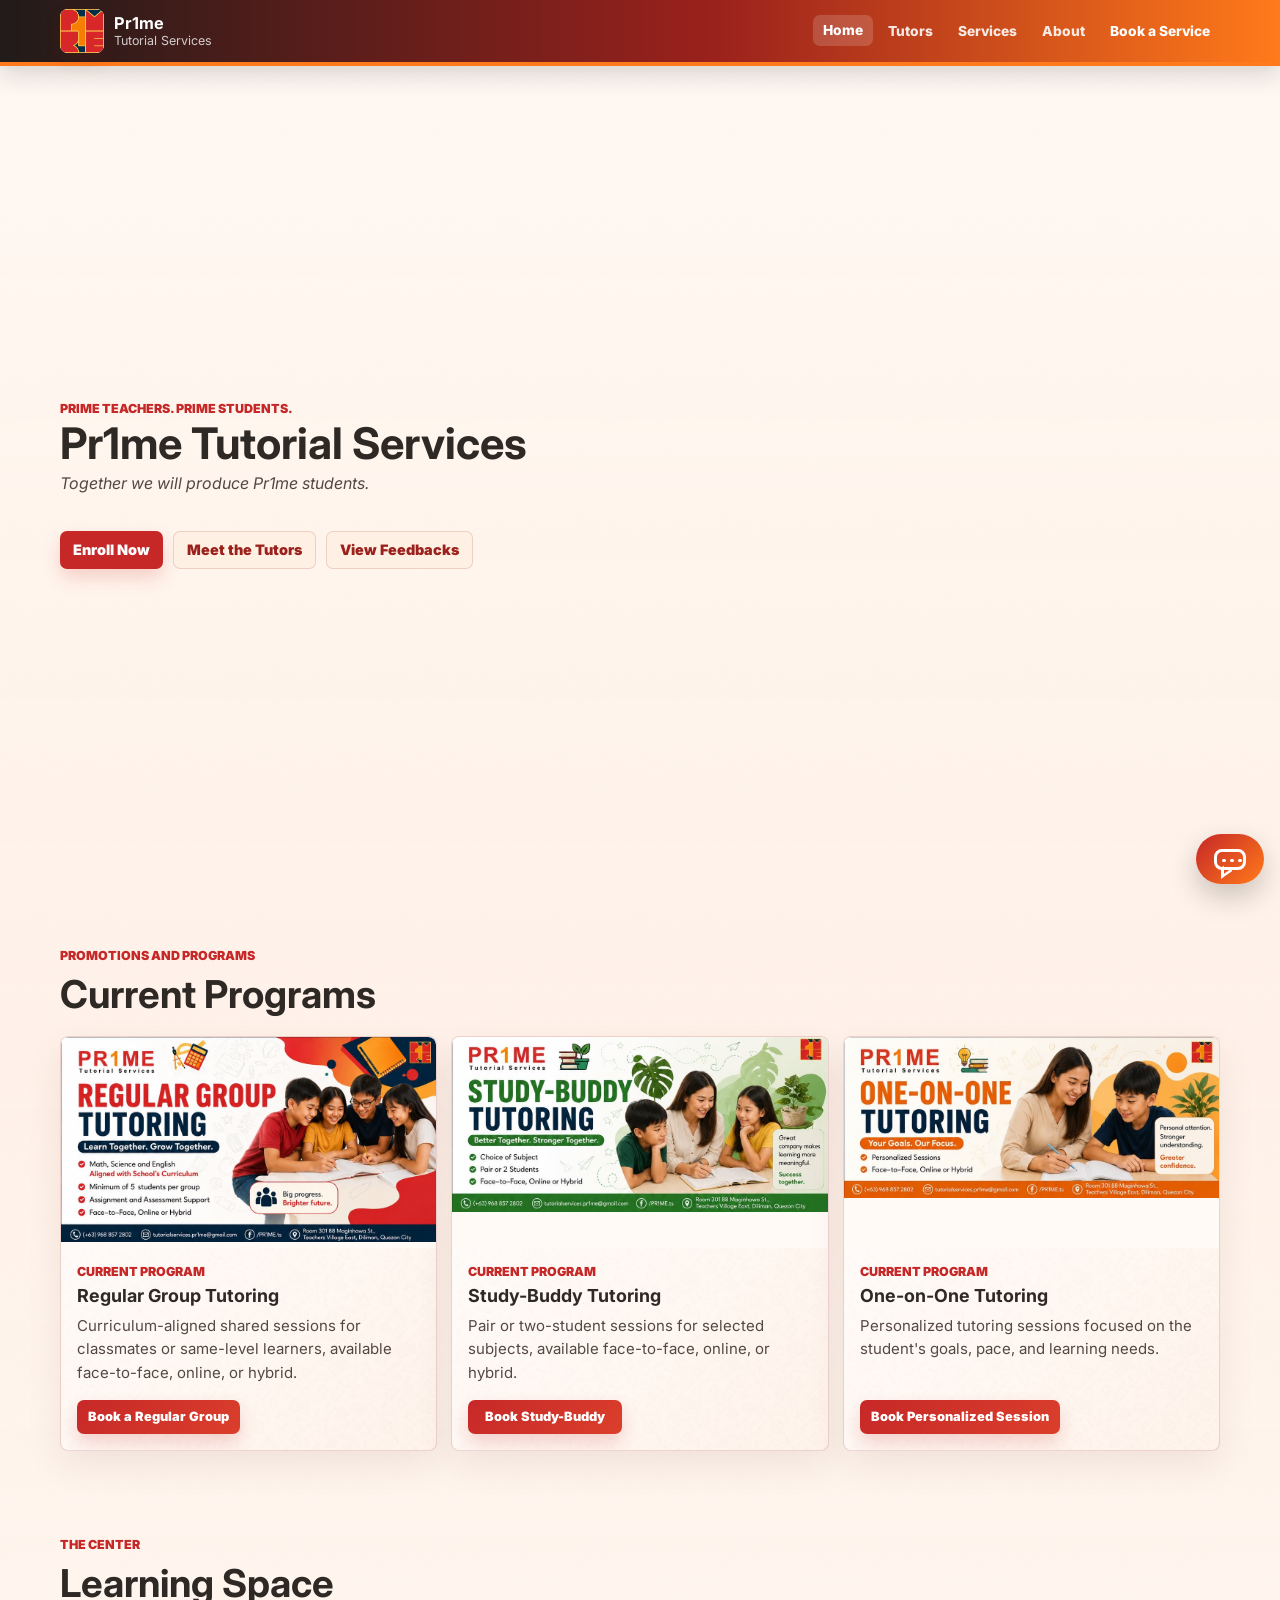
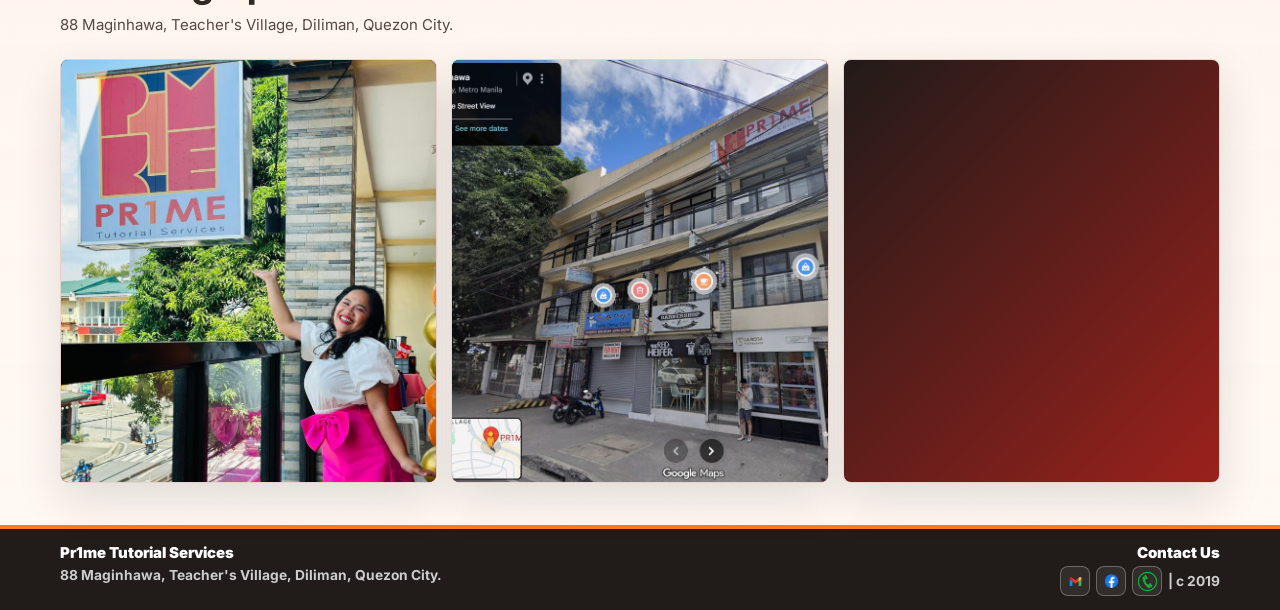
==== Pr1me-Website/index.html @ c6ad6864 "remove pac" ====
﻿<!DOCTYPE html>
<html lang="en">
<head>
  <meta charset="UTF-8">
  <meta name="viewport" content="width=device-width, initial-scale=1.0">
  <meta name="google-site-verification" content="I6XLdQHyW04NE64osFrF8heph37wOxYCarYntX9Nutw">
  <title>Pr1me Tutorial Services</title>
  <link rel="icon" type="image/jpeg" href="Assets/PrimeLogo.jpg">
  <link rel="stylesheet" href="style.css">
</head>
<body data-page="home">
  <div class="site-loader" data-site-loader role="dialog" aria-label="Welcome to Pr1me Tutorial Services" aria-modal="true">
    <div class="loader-card">
      <div class="loader-logo-ring">
        <img src="Assets/PrimeLogo.jpg" alt="Pr1me logo">
      </div>
    </div>
  </div>

  <header class="site-header">
    <nav class="nav-shell" aria-label="Main navigation">
      <a class="brand" href="index.html" aria-label="Pr1me Tutorial Services home">
        <img class="brand-logo" src="Assets/PrimeLogo.jpg" alt="Pr1me logo">
        <span>
          <strong>Pr1me</strong>
          <small>Tutorial Services</small>
        </span>
      </a>

      <button class="menu-toggle" type="button" aria-label="Open menu" aria-expanded="false">
        <span></span>
        <span></span>
        <span></span>
      </button>

      <div class="nav-links" data-nav-links>
        <a href="index.html" data-page-link="home">Home</a>
        <a href="tutors.html" data-page-link="tutors">Tutors</a>
        <a href="packages.html" data-page-link="packages">Services</a>
        <a href="about.html" data-page-link="about">About</a>
        <a class="nav-cta nav-book" href="booking.html" data-page-link="booking">Book a Service</a>
      </div>
    </nav>
  </header>

  <main>
    <section class="hero home-hero">
      <div class="hero-content">
        <p class="eyebrow">Prime Teachers. Prime Students.</p>
        <h1>Pr1me Tutorial Services</h1>
        <p class="hero-copy">
          <i>Together we will produce Pr1me students.</i>
        </p>
        <div class="hero-actions">
          <a class="button primary" href="booking.html">Enroll Now</a>
          <a class="button secondary" href="tutors.html">Meet the Tutors</a>
          <a class="button secondary" href="about.html#feedback-title">View Feedbacks</a>
        </div>
      </div>
    </section>

    <section class="section promo-section" aria-labelledby="promo-title">
      <div class="section-heading">
        <p class="eyebrow">Promotions and Programs</p>
        <h2 id="promo-title">Current Programs</h2>
      </div>

      <div class="promo-grid current-program-grid">
        <article class="promo-card current-program-card featured-program">
          <div class="promo-photo poster-photo">
            <img data-asset-image="current-regular-group" src="" alt="Regular Group Tutoring promo poster">
            <div class="photo-fallback"></div>
          </div>
          <div class="promo-copy">
            <p class="package-type">CURRENT PROGRAM</p>
            <h3>Regular Group Tutoring</h3>
            <p>Curriculum-aligned shared sessions for classmates or same-level learners, available face-to-face, online, or hybrid.</p>
            <a class="button primary small-button promo-action-button" href="booking.html">Book a Regular Group</a>
          </div>
        </article>

        <article class="promo-card current-program-card">
          <div class="promo-photo poster-photo">
            <img data-asset-image="current-study-buddy" src="" alt="Study-Buddy Tutoring poster">
            <div class="photo-fallback"></div>
          </div>
          <div class="promo-copy">
            <p class="package-type">CURRENT PROGRAM</p>
            <h3>Study-Buddy Tutoring</h3>
            <p>Pair or two-student sessions for selected subjects, available face-to-face, online, or hybrid.</p>
            <a class="button primary small-button promo-action-button" href="booking.html">Book Study-Buddy</a>
          </div>
        </article>

        <article class="promo-card current-program-card">
          <div class="promo-photo poster-photo">
            <img data-asset-image="current-one-on-one" src="" alt="One-on-One Tutoring poster">
            <div class="photo-fallback"></div>
          </div>
          <div class="promo-copy">
            <p class="package-type">CURRENT PROGRAM</p>
            <h3>One-on-One Tutoring</h3>
            <p>Personalized tutoring sessions focused on the student's goals, pace, and learning needs.</p>
            <a class="button primary small-button promo-action-button" href="packages.html?mode=booking#booking">Book Personalized Session</a>
          </div>
        </article>
      </div>    </section>

    <section class="section center-section" aria-labelledby="center-title">
      <div class="section-heading">
        <p class="eyebrow">The Center</p>
        <h2 id="center-title">Learning Space</h2>
        <p>
          <a href="https://maps.app.goo.gl/qiUj7NpMVCg9RLWh9">88 Maginhawa, Teacher's Village, Diliman, Quezon City.</a>
        </p>
      </div>

      <div class="photo-grid">
        <article class="photo-card">
          <img data-asset-image="center-1" src="" alt="Pr1me center photo 1">
          <div class="photo-fallback"></div>
        </article>
        
        <article class="photo-card">
          <img data-asset-image="center-3" src="" alt="Pr1me center photo 3">
          <div class="photo-fallback"></div>
        </article>
        <article class="photo-card map-card">
          <iframe src="https://www.google.com/maps/embed?pb=!1m18!1m12!1m3!1d3860.1670991571386!2d121.05862390000001!3d14.646454199999999!2m3!1f0!2f0!3f0!3m2!1i1024!2i768!4f13.1!3m3!1m2!1s0x3397b7737abcba1d%3A0x103b5d21e22c0269!2sJ3W5%2BJC3%20Teachers%20Village%2C%2088%20Maginhawa%2C%20Diliman%2C%20Quezon%20City%2C%201101%20Metro%20Manila!5e0!3m2!1sen!2sph!4v1779699990137!5m2!1sen!2sph" width="600" height="450" style="border:0;" allowfullscreen="" loading="lazy" referrerpolicy="no-referrer-when-downgrade"></iframe>
          <a class="map-open-link" href="https://maps.app.goo.gl/qiUj7NpMVCg9RLWh9" target="_blank" rel="noreferrer" aria-label="Open Pr1me Tutorial Services in Google Maps"></a>
          
          <img data-asset-image="center-2" src="" alt="Pr1me center photo 2">
          <div class="photo-fallback"></div>
        </article>
      </div>
    </section>
  </main>

  <footer class="site-footer">
    <div class="footer-brand">
      <p><a href="https://www.facebook.com/PR1ME.ts/" target="_blank" rel="noreferrer">Pr1me Tutorial Services</a></p>
      <a href="https://maps.app.goo.gl/qiUj7NpMVCg9RLWh9" target="_blank" rel="noreferrer">88 Maginhawa, Teacher's Village, Diliman, Quezon City.</a>
    </div>
    <div class="footer-contact">
      <span>Contact Us</span>
      <div class="footer-socials" aria-label="Contact links">
        <a class="footer-icon" href="mailto:tutorialservices.pr1me@gmail.com" aria-label="Email Pr1me"><img src="Assets/gmail.jpg" alt=""></a>
        <a class="footer-icon" href="https://www.facebook.com/PR1ME.ts/" target="_blank" rel="noreferrer" aria-label="Pr1me Facebook page"><img src="Assets/facebook.jpg" alt=""></a>
        <a class="footer-icon" href="tel:+639688572802" aria-label="Call Pr1me"><img src="Assets/call.jpg" alt=""></a>
        <span>| c 2019</span>
      </div>
    </div>
  </footer>

  <script src="script.js"></script>
</body>
</html>
---- Pr1me-Website/style.css ----
﻿@import url("https://fonts.googleapis.com/css2?family=Inter:wght@400;500;600;700;800;900&display=swap");
:root {
  --red: #c62828;
  --red-dark: #9b211c;
  --orange: #ff7a1a;
  --orange-soft: #fff0e4;
  --white: #ffffff;
  --black: #211b19;
  --black-soft: #27201f;
  --ink: #2a2523;
  --heading: #2f2926;
  --muted: #554843;
  --line: #ead2ca;
  --shadow: 0 18px 45px rgba(17, 17, 17, 0.12);
}

* {
  box-sizing: border-box;
}

html {
  scroll-behavior: smooth;
}

body {
  margin: 0;
  color: var(--ink);
  font-size: 15px;
  font-family: "Inter", Arial, Helvetica, sans-serif;
  background: linear-gradient(180deg, #fffaf7 0%, #fff4ee 48%, #fffaf7 100%);
  animation: pageFadeIn 0.28s ease both;
}

body.loader-active {
  overflow: hidden;
}

@keyframes pageFadeIn {
  from {
    opacity: 0;
  }

  to {
    opacity: 1;
  }
}

img {
  display: block;
  max-width: 100%;
}

a {
  color: inherit;
  text-decoration: none;
}

.site-loader {
  position: fixed;
  inset: 0;
  z-index: 100;
  display: grid;
  place-items: center;
  padding: 24px;
  color: var(--white);
  background:
    radial-gradient(circle at 50% 40%, rgba(255, 122, 26, 0.35), transparent 34%),
    linear-gradient(135deg, var(--black) 0%, var(--red-dark) 56%, var(--orange) 100%);
  animation: loaderAutoHide 0.45s ease 1.8s forwards;
  transition: opacity 0.45s ease, visibility 0.45s ease;
}

.site-loader.is-hidden {
  visibility: hidden;
  opacity: 0;
  pointer-events: none;
}

.loader-card {
  width: min(420px, 100%);
  display: grid;
  justify-items: center;
  gap: 14px;
  padding: 34px 24px;
  text-align: center;
  animation: loaderCardIn 0.8s ease both;
}

.loader-logo-ring {
  position: relative;
  width: 138px;
  height: 138px;
  display: grid;
  place-items: center;
}

.loader-logo-ring::before,
.loader-logo-ring::after {
  content: "";
  position: absolute;
  inset: 0;
  border-radius: 50%;
}

.loader-logo-ring::before {
  border: 4px solid rgba(255, 255, 255, 0.28);
  border-top-color: var(--orange);
  border-right-color: var(--white);
  animation: logoSpin 1.4s linear infinite;
}

.loader-logo-ring::after {
  inset: 10px;
  border: 1px solid rgba(255, 255, 255, 0.32);
}

.loader-logo-ring img {
  width: 96px;
  height: 96px;
  object-fit: contain;
  border-radius: 10px;
  background: var(--white);
  box-shadow: 0 18px 45px rgba(17, 17, 17, 0.28);
  animation: logoPop 0.75s ease both;
}

.loader-eyebrow {
  margin: 2px 0 0;
  color: #ffe2d1;
  font-weight: 900;
  text-transform: uppercase;
}

.loader-card h2 {
  margin: 0;
  color: var(--white);
  font-size: clamp(2rem, 8vw, 3.4rem);
  line-height: 0.92;
}

.loader-card p:not(.loader-eyebrow) {
  margin: 0;
  color: rgba(255, 255, 255, 0.84);
  line-height: 1.5;
}

@keyframes logoSpin {
  to {
    transform: rotate(360deg);
  }
}

@keyframes logoPop {
  from {
    transform: scale(0.68) rotate(-14deg);
    opacity: 0;
  }
  to {
    transform: scale(1) rotate(0);
    opacity: 1;
  }
}

@keyframes loaderCardIn {
  from {
    transform: translateY(24px);
    opacity: 0;
  }
  to {
    transform: translateY(0);
    opacity: 1;
  }
}

@keyframes loaderAutoHide {
  to {
    visibility: hidden;
    opacity: 0;
    pointer-events: none;
  }
}

.site-header {
  position: sticky;
  top: 0;
  z-index: 20;
  color: var(--white);
  background: linear-gradient(90deg, var(--black) 0%, var(--red-dark) 56%, var(--orange) 100%);
  border-bottom: 4px solid var(--orange);
  box-shadow: 0 8px 24px rgba(17, 17, 17, 0.16);
}

.nav-shell {
  width: min(1160px, calc(100% - 32px));
  min-height: 62px;
  margin: 0 auto;
  display: flex;
  align-items: center;
  justify-content: space-between;
  gap: 18px;
}

.brand {
  display: inline-flex;
  align-items: center;
  gap: 10px;
}

.brand-logo {
  width: 44px;
  height: 44px;
  object-fit: contain;
  border-radius: 8px;
  background: var(--white);
  box-shadow: 0 8px 18px rgba(143, 21, 21, 0.12);
}

.brand strong,
.brand small {
  display: block;
  line-height: 1.05;
}

.brand strong {
  font-size: 1.02rem;
}

.brand small {
  margin-top: 2px;
  color: rgba(255, 255, 255, 0.78);
  font-size: 0.78rem;
}

.nav-links {
  display: flex;
  align-items: center;
  gap: 5px;
}

.nav-links a {
  min-height: 32px;
  display: inline-flex;
  align-items: center;
  padding: 0 9px;
  border-radius: 7px;
  color: rgba(255, 255, 255, 0.88);
  font-size: 0.9rem;
  font-weight: 800;
  transition: color 0.22s ease, background-color 0.22s ease, transform 0.22s ease;
}

.nav-links a:hover,
.nav-links a.active {
  color: var(--white);
  background: rgba(255, 255, 255, 0.14);
}

.nav-links .nav-cta {
  color: var(--white);
  background: transparent;
  box-shadow: none;
}

.nav-links .nav-cta:hover {
  color: var(--white);
  background: rgba(255, 255, 255, 0.14);
  transform: none;
}

.menu-toggle {
  width: 42px;
  height: 42px;
  display: none;
  place-items: center;
  padding: 10px;
  border: 1px solid var(--line);
  border-radius: 8px;
  background: var(--white);
}

.menu-toggle span {
  width: 20px;
  height: 2px;
  display: block;
  background: var(--red);
}

.hero {
  min-height: calc(100vh - 62px);
  display: grid;
  align-items: center;
  background:
    linear-gradient(135deg, rgba(255, 122, 26, 0.16) 0%, rgba(255, 255, 255, 0.96) 42%, rgba(198, 40, 40, 0.12) 100%),
    linear-gradient(90deg, rgba(255, 255, 255, 0.9), rgba(255, 224, 203, 0.82)),
    url("Assets/testimonial_bg.png") center / cover no-repeat;
}

.home-hero {
  padding: 44px max(20px, calc((100% - 1160px) / 2));
  overflow: hidden;
}

.hero-content {
  position: relative;
  isolation: isolate;
  max-width: 720px;
  min-height: 320px;
  align-self: center;
  padding: 38px 0;
  display: flex;
  flex-direction: column;
  justify-content: center;
}

.hero-content > :not(.hero-script-line) {
  position: relative;
  z-index: 1;
}

.eyebrow {
  margin: 0 0 8px;
  color: var(--red);
  font-size: 0.78rem;
  font-weight: 900;
  letter-spacing: 0;
  text-transform: uppercase;
}

h1,
h2,
h3,
p {
  margin-top: 0;
}

h1,
h2,
h3 {
  color: var(--heading);
}

h1 {
  max-width: 840px;
  margin-bottom: 8px;
  font-size: clamp(2.45rem, 3.4vw, 4.1rem);
  line-height: 0.9;
}

h2 {
  margin-bottom: 10px;
  font-size: clamp(1.65rem, 3vw, 2.55rem);
  line-height: 1.05;
}

h3 {
  margin-bottom: 8px;
  font-size: 1.12rem;
}

.hero-copy,
.section-heading p,
.owner-panel p,
.package-card p,
.tutor-card p {
  color: var(--muted);
  line-height: 1.58;
}

.hero-copy {
  max-width: 580px;
  font-size: 1rem;
}

.hero-script-line {
  position: absolute;
  z-index: 0;
  left: clamp(-18px, -1vw, -6px);
  top: clamp(-10px, 2vw, 18px);
  max-width: 1100px;
  margin: 0;
  color: rgba(45, 45, 45, 0.28);
  font-family: "Brusher", "Brush Script MT", "Segoe Script", cursive;
  font-size: clamp(4.4rem, 13vw, 10rem);
  font-weight: 500;
  line-height: 0.78;
  transform: rotate(-3deg);
  pointer-events: none;
  text-shadow:
    0 1px 0 rgba(255, 255, 255, 0.58),
    0 10px 24px rgba(17, 17, 17, 0.12);
}

.hero-script-line::after {
  content: "";
  position: absolute;
  left: 5%;
  right: 8%;
  bottom: 8%;
  height: 0.18em;
  border-radius: 999px;
  background: linear-gradient(90deg, transparent, rgba(255, 122, 26, 0.28), rgba(198, 40, 40, 0.2), transparent);
  transform: rotate(1deg);
}

.hero-actions,
.contact-list {
  display: flex;
  flex-wrap: wrap;
  align-items: center;
  gap: 10px;
  margin-top: 18px;
}

.button,
.contact-list a {
  min-height: 38px;
  display: inline-flex;
  align-items: center;
  justify-content: center;
  padding: 0 13px;
  border: 0;
  border-radius: 7px;
  font: inherit;
  font-size: 0.9rem;
  font-weight: 900;
  cursor: pointer;
  transition: color 0.2s ease, background-color 0.2s ease, border-color 0.2s ease, transform 0.2s ease, box-shadow 0.2s ease;
}

.button.primary {
  color: var(--white);
  background: var(--red);
  box-shadow: 0 9px 18px rgba(198, 40, 40, 0.18);
}

.button.primary:hover {
  background: #e45132;
  transform: translateY(-1px);
}

.button.secondary,
.contact-list a {
  color: var(--red-dark);
  background: var(--orange-soft);
  border: 1px solid rgba(143, 21, 21, 0.18);
}

.button.secondary:hover,
.contact-list a:hover {
  color: var(--red-dark);
  background: #ffe4d2;
  border-color: rgba(255, 122, 26, 0.42);
}

.section {
  width: min(1160px, calc(100% - 32px));
  margin: 0 auto;
  padding: 36px 0;
}

.reveal-on-scroll {
  transform: translateY(18px);
  opacity: 0;
  transition: transform 0.55s ease, opacity 0.55s ease;
}

.reveal-on-scroll.is-visible {
  transform: translateY(0);
  opacity: 1;
}

.page-ribbon {
  min-height: 52px;
  display: flex;
  align-items: end;
  padding: 16px max(20px, calc((100% - 1160px) / 2));
  color: var(--white);
  background:
    linear-gradient(135deg, rgba(17, 17, 17, 0.16), rgba(143, 21, 21, 0.94) 58%, rgba(255, 122, 26, 0.92)),
    linear-gradient(90deg, var(--black), var(--red), var(--orange));
  border-bottom: 6px solid var(--orange);
}

.page-ribbon .eyebrow {
  color: #ffe2d1;
}

.page-ribbon h1 {
  margin: 0;
  color: var(--white);
  text-shadow: 0 8px 22px rgba(17, 17, 17, 0.28);
}

.section-heading {
  max-width: 720px;
  margin-bottom: 22px;
}

.section-heading.compact {
  display: flex;
  align-items: end;
  justify-content: space-between;
  gap: 18px;
}

.photo-grid,
.tutor-grid,
.package-grid {
  display: grid;
  gap: 14px;
}

.photo-grid {
  grid-template-columns: repeat(3, minmax(0, 1fr));
}

.tutor-grid,
.package-grid {
  grid-template-columns: repeat(2, minmax(0, 1fr));
}

.photo-card,
.tutor-card,
.package-card,
.promo-card,
.feedback-card,
.feedback-photo,
.booking-form,
.owner-photo {
  border: 1px solid var(--line);
  border-radius: 8px;
  background:
    linear-gradient(135deg, rgba(255, 255, 255, 0.78), rgba(255, 238, 226, 0.66)),
    url("Assets/testimonial_bg.png") center / 150px auto repeat;
  box-shadow: var(--shadow);
}

.photo-card,
.feedback-photo,
.promo-photo,
.tutor-photo {
  position: relative;
  aspect-ratio: 4 / 4.5;
  overflow: hidden;
  background: linear-gradient(135deg, var(--black), var(--red-dark));
}

.owner-photo {
  position: relative;
  aspect-ratio: 3 / 4;
  overflow: hidden;
  background: linear-gradient(135deg, var(--orange-soft), var(--white));
}

.why-photo {
  position: relative;
  aspect-ratio: 4 / 3;
  overflow: hidden;
  border: 1px solid var(--line);
  border-radius: 8px;
  background: linear-gradient(135deg, var(--black), var(--red-dark));
  box-shadow: var(--shadow);
}

.photo-card img,
.feedback-photo img,
.promo-photo img,
.why-photo img,
.tutor-photo img {
  width: 100%;
  height: 100%;
  object-fit: cover;
  object-position: center top;
}

.owner-photo img {
  width: 100%;
  height: 100%;
  object-fit: contain;
  object-position: center center;
  padding: 10px;
}

.team-photo {
  position: relative;
  padding: 12px;
  border: 1px solid rgba(198, 40, 40, 0.24);
  border-radius: 8px;
  background:
    linear-gradient(135deg, rgba(255, 122, 26, 0.18), rgba(255, 255, 255, 0.9)),
    var(--white);
  box-shadow: var(--shadow);
}

.team-photo::before {
  content: "";
  position: absolute;
  inset: 7px;
  border: 2px solid rgba(255, 122, 26, 0.34);
  border-radius: 7px;
  pointer-events: none;
}

.team-photo img {
  width: 100%;
  aspect-ratio: 16 / 9;
  height: auto;
  object-fit: cover;
  object-position: center 36%;
  border: 1px solid rgba(143, 21, 21, 0.16);
  border-radius: 6px;
}

.team-gallery {
  display: grid;
  grid-template-columns: repeat(3, minmax(0, 1fr));
  gap: 12px;
  padding: 12px;
  border: 1px solid rgba(198, 40, 40, 0.16);
  border-radius: 8px;
  background:
    linear-gradient(135deg, rgba(255, 255, 255, 0.42), rgba(255, 232, 216, 0.28)),
    url("Assets/testimonial_bg.png") center / 150px auto repeat;
  box-shadow: var(--shadow);
}

.team-gallery-item {
  position: relative;
  aspect-ratio: 16 / 9;
  min-height: 0;
  margin: 0;
  overflow: hidden;
  border: 1px solid rgba(143, 21, 21, 0.14);
  border-radius: 7px;
  background: var(--white);
}

.team-gallery-main {
  grid-column: auto;
}

.team-gallery-item img {
  width: 100%;
  height: 100%;
  object-fit: cover;
  object-position: center center;
  transition: transform 0.45s ease, filter 0.45s ease;
}

.team-gallery-item:hover img {
  filter: saturate(1.04) contrast(1.02);
  transform: scale(1.025);
}

.team-gallery-main img {
  object-position: center center;
}

input::placeholder,
textarea::placeholder {
  color: rgba(85, 72, 67, 0.52);
}

.photo-card img[src=""],
.feedback-photo img[src=""],
.promo-photo img[src=""],
.owner-photo img[src=""],
.why-photo img[src=""],
.tutor-photo img[src=""] {
  display: none;
}

.map-card iframe {
  width: 100%;
  height: 100%;
}

.map-open-link {
  position: absolute;
  inset: 0;
  z-index: 2;
}

.map-label {
  position: absolute;
  right: 10px;
  bottom: 10px;
  z-index: 3;
  padding: 8px 10px;
  border-radius: 8px;
  color: var(--white);
  background: rgba(17, 17, 17, 0.82);
  font-size: 0.82rem;
  font-weight: 900;
  pointer-events: none;
}

.photo-fallback {
  position: absolute;
  inset: 0;
  display: grid;
  place-items: center;
  color: var(--white);
  font-weight: 900;
}

.tool-row {
  display: flex;
  align-items: end;
  justify-content: space-between;
  gap: 14px;
  margin-bottom: 16px;
}

.search-box {
  width: min(420px, 100%);
  display: grid;
  gap: 6px;
  color: var(--muted);
  font-size: 0.86rem;
  font-weight: 850;
}

.tool-actions {
  display: flex;
  align-items: end;
  gap: 10px;
}

.sort-box {
  width: 150px;
  display: grid;
  gap: 6px;
  color: var(--muted);
  font-size: 0.86rem;
  font-weight: 850;
}

input,
select,
textarea {
  width: 100%;
  border: 1px solid var(--line);
  border-radius: 7px;
  padding: 10px 12px;
  color: var(--ink);
  font: inherit;
  font-size: 0.92rem;
  background: var(--white);
  outline: none;
}

input:focus,
select:focus,
textarea:focus {
  border-color: var(--orange);
  box-shadow: 0 0 0 3px rgba(255, 122, 26, 0.13);
}

.view-switch,
.package-tabs {
  display: flex;
  gap: 4px;
  padding: 4px;
  border: 1px solid var(--line);
  border-radius: 7px;
  background: var(--orange-soft);
}

.view-switch button,
.package-tabs button {
  min-height: 31px;
  padding: 0 10px;
  border: 0;
  border-radius: 6px;
  color: var(--black);
  background: transparent;
  font: inherit;
  font-size: 0.84rem;
  font-weight: 900;
  cursor: pointer;
  transition: color 0.2s ease, background-color 0.2s ease;
}

.view-switch button.active,
.package-tabs button.active {
  color: var(--white);
  background: var(--orange);
}

.tutor-card {
  display: grid;
  grid-template-columns: minmax(118px, 0.4fr) minmax(0, 0.6fr);
  gap: 14px;
  align-items: stretch;
  padding: 18px;
  transition: 0.2s ease;
}

.tutor-card:hover,
.package-card:hover {
  transform: translateY(-3px);
}

.tutor-profile {
  display: grid;
  align-content: start;
  gap: 8px;
}

.tutor-photo {
  order: 1;
  width: 100%;
  aspect-ratio: 1 / 1;
  border: 1px solid var(--line);
  border-radius: 8px;
  box-shadow: inset 0 0 0 1px rgba(255, 255, 255, 0.16);
}

.tutor-profile h3 {
  order: 2;
  margin: 0;
  text-align: center;
}

.tutor-details {
  display: flex;
  flex-direction: column;
  justify-content: center;
  min-width: 0;
  font-size: 0.83rem;
}

.tutor-details p {
  margin-bottom: 0;
}

.tutor-details .complete-name {
  margin: 0 0 5px;
  color: var(--ink);
  line-height: 1.45;
}

.complete-name strong {
  font-weight: 900;
}

.tutor-card ul {
  display: grid;
  gap: 5px;
  margin: 0 0 10px;
  padding: 0;
  list-style: none;
}

.tutor-card li {
  padding: 7px 9px;
  border-radius: 8px;
  color: var(--black);
  background: var(--orange-soft);
  font-weight: 750;
}

.tutor-grid.list-view {
  grid-template-columns: 1fr;
}

.tutor-grid.list-view .tutor-card {
  grid-template-columns: minmax(112px, 170px) minmax(0, 1fr);
  column-gap: 14px;
  align-items: start;
}

.tutor-grid.list-view .tutor-card ul {
  grid-template-columns: repeat(3, minmax(0, 1fr));
}

.package-tabs {
  width: fit-content;
}

.package-toolbar {
  display: flex;
  align-items: center;
  justify-content: space-between;
  gap: 12px;
  margin-bottom: 13px;
}

.promo-grid {
  display: grid;
  grid-template-columns: repeat(3, minmax(0, 1fr));
  gap: 14px;
}

.promo-card {
  overflow: hidden;
  transition: 0.2s ease;
}

.promo-card:hover {
  transform: translateY(-3px);
}

.promo-photo {
  aspect-ratio: 4 / 3;
  border-radius: 8px 8px 0 0;
  box-shadow: none;
}

.promo-copy {
  padding: 16px;
}

.promo-copy p:not(.package-type) {
  margin-bottom: 0;
  color: var(--muted);
  line-height: 1.55;
}

.package-card {
  min-height: 176px;
  display: flex;
  flex-direction: column;
  justify-content: space-between;
  gap: 16px;
  padding: 18px;
  transition: 0.2s ease;
}

.package-type {
  margin-bottom: 6px;
  color: var(--red);
  font-size: 0.78rem;
  font-weight: 900;
  text-transform: uppercase;
}

.package-card strong {
  color: var(--red);
  font-size: 1.08rem;
}

.package-card .program-code {
  display: block;
  margin: 0 0 6px;
  color: var(--red);
  font-size: 1rem;
  letter-spacing: 0;
}

.booking-panel {
  margin-top: 18px;
  padding: 18px;
  border: 1px solid var(--line);
  border-radius: 8px;
  background:
    linear-gradient(135deg, rgba(255, 255, 255, 0.74), rgba(255, 235, 222, 0.62)),
    url("Assets/testimonial_bg.png") center / 150px auto repeat;
  box-shadow: var(--shadow);
}

.booking-panel .section-heading {
  margin-bottom: 12px;
}

.booking-panel .section-heading h2 {
  margin-bottom: 4px;
  font-size: clamp(1.4rem, 2.1vw, 1.95rem);
}

.booking-panel .eyebrow {
  margin-bottom: 5px;
  font-size: 0.72rem;
}

.form-grid {
  display: grid;
  grid-template-columns: repeat(2, minmax(0, 1fr));
  gap: 10px 12px;
}

.booking-actions {
  display: flex;
  flex-wrap: wrap;
  align-items: center;
  justify-content: flex-end;
  gap: 7px;
  padding-top: 8px;
  border-top: 1px solid rgba(143, 21, 21, 0.12);
}

.booking-actions .button.primary {
  margin-right: auto;
  min-height: 38px;
  padding: 0 16px;
  font-size: 0.86rem;
}

.booking-actions .button.primary:hover {
  background: var(--orange);
}

.booking-actions .button.secondary {
  min-height: 32px;
  padding: 0 10px;
  color: var(--black);
  background: var(--orange-soft);
  border: 1px solid var(--line);
  font-size: 0.76rem;
}

.booking-actions .button.secondary:hover {
  background: var(--white);
}

.hidden-field {
  display: none;
}

.about-section {
  display: grid;
  grid-template-columns: minmax(0, 1.2fr) minmax(320px, 0.8fr);
  gap: 16px;
  align-items: start;
}


.about-section.single {
  display: block;
}

.owner-panel {
  display: grid;
  grid-template-columns: minmax(260px, 0.38fr) minmax(0, 0.62fr);
  gap: 22px;
  align-items: center;
  padding: 22px;
  border: 1px solid var(--line);
  border-radius: 8px;
  background:
    linear-gradient(135deg, rgba(255, 255, 255, 0.74), rgba(255, 235, 222, 0.62)),
    url("Assets/testimonial_bg.png") center / 150px auto repeat;
  box-shadow: var(--shadow);
}

.owner-photo {
  width: 100%;
  height: auto;
  min-height: 0;
  border: 1px solid rgba(143, 21, 21, 0.18);
}

.owner-copy {
  display: grid;
  align-content: center;
}

.owner-copy h2 {
  margin-bottom: 8px;
}

.owner-copy p:not(.eyebrow) {
  max-width: 620px;
}

.why-panel {
  display: grid;
  grid-template-columns: minmax(300px, 0.48fr) minmax(0, 0.52fr);
  gap: 20px;
  align-items: center;
  padding: 22px;
  border: 1px solid var(--line);
  border-radius: 8px;
  background:
    linear-gradient(135deg, rgba(255, 255, 255, 0.72), rgba(255, 232, 216, 0.6)),
    url("Assets/testimonial_bg.png") center / 150px auto repeat;
  box-shadow: var(--shadow);
}

.feedback-grid {
  display: grid;
  grid-template-columns: repeat(3, minmax(0, 1fr));
  gap: 14px;
}

.feedback-text-grid {
  display: grid;
  grid-template-columns: repeat(3, minmax(0, 1fr));
  gap: 14px;
  margin-bottom: 16px;
}

.feedback-photo-grid {
  columns: 3 230px;
  column-gap: 12px;
  margin-top: 14px;
}

.feedback-photo {
  display: inline-block;
  width: 100%;
  aspect-ratio: auto;
  min-height: 120px;
  margin: 0 0 12px;
  break-inside: avoid;
  box-shadow: var(--shadow);
  background:
    linear-gradient(135deg, rgba(26, 26, 26, 0.94), rgba(133, 18, 20, 0.9)),
    var(--red-dark);
}

.feedback-wide-grid {
  columns: 3 230px;
}

.feedback-wide {
  min-height: 120px;
}

.feedback-photo img,
.feedback-wide img {
  display: block;
  width: 100%;
  height: auto;
  object-fit: contain;
  object-position: center;
}

.feedback-photo.asset-loaded {
  min-height: 0;
  background: transparent;
}

.feedback-photo.asset-missing {
  min-height: 96px;
  opacity: 0.72;
}

.feedback-card {
  min-height: 150px;
  display: flex;
  flex-direction: column;
  justify-content: space-between;
  gap: 14px;
  padding: 18px;
}

.feedback-card p {
  margin: 0;
  color: var(--muted);
  line-height: 1.55;
}

.feedback-card strong {
  color: var(--red);
  font-style: italic;
}

.text-feedback-card {
  min-height: 170px;
  background:
    linear-gradient(135deg, rgba(255, 255, 255, 0.52), rgba(255, 226, 207, 0.38)),
    url("Assets/testimonial_bg.png") center / 145px auto repeat;
}

.booking-form {
  display: grid;
  gap: 11px;
  padding: 16px;
  border-radius: 8px;
  background:
    linear-gradient(135deg, rgba(255, 255, 255, 0.66), rgba(255, 241, 232, 0.72)),
    url("Assets/testimonial_bg.png") center / 150px auto repeat;
}

.booking-form label {
  display: grid;
  gap: 5px;
  color: #4e403b;
  font-size: 0.82rem;
  font-weight: 800;
}

.booking-form label span {
  color: var(--red);
}

.booking-form input,
.booking-form select,
.booking-form textarea {
  min-height: 36px;
  border-color: rgba(143, 21, 21, 0.16);
  border-radius: 7px;
  padding: 8px 10px;
  color: var(--ink);
  font-size: 0.84rem;
  line-height: 1.35;
  background: rgba(255, 255, 255, 0.94);
}

.booking-form textarea {
  min-height: 84px;
  resize: vertical;
}

.booking-form input[type="file"] {
  min-height: 0;
  padding: 8px 10px;
  font-size: 0.82rem;
  background: rgba(255, 250, 247, 0.96);
}

.booking-form input:focus,
.booking-form select:focus,
.booking-form textarea:focus {
  border-color: var(--orange);
  box-shadow: 0 0 0 3px rgba(255, 122, 26, 0.13);
  background: var(--white);
}

.form-note {
  margin: 0;
  color: var(--muted);
  font-size: 0.86rem;
  line-height: 1.45;
}

.booking-form > .form-note {
  padding: 8px 10px;
  border: 1px solid rgba(143, 21, 21, 0.12);
  border-radius: 7px;
  color: var(--red-dark);
  font-size: 0.78rem;
  font-weight: 800;
  background: rgba(255, 239, 228, 0.7);
}

.form-section-label {
  display: flex;
  align-items: center;
  gap: 8px;
  margin: 2px 0 -2px;
  color: var(--red-dark);
  font-size: 0.76rem;
  font-weight: 900;
  text-transform: uppercase;
}

.form-section-label::after {
  content: "";
  flex: 1;
  height: 1px;
  background: rgba(143, 21, 21, 0.14);
}

.booking-resource-row {
  display: flex;
  flex-wrap: wrap;
  align-items: center;
  gap: 8px;
  padding: 10px;
  border: 1px solid rgba(143, 21, 21, 0.12);
  border-radius: 7px;
  background: rgba(255, 250, 247, 0.76);
}

.booking-resource-row .button {
  min-height: 32px;
  padding: 0 10px;
  font-size: 0.76rem;
}

.booking-resource-row .button[disabled] {
  cursor: not-allowed;
  opacity: 0.62;
}

.rate-field input {
  color: var(--red);
  font-weight: 900;
  background: var(--orange-soft);
}

.downpayment-note {
  display: inline-flex;
  align-items: center;
  min-height: 32px;
  padding: 0 10px;
  border: 1px solid rgba(143, 21, 21, 0.18);
  border-radius: 7px;
  color: var(--red-dark);
  font-size: 0.78rem;
  background: var(--white);
}

.terms-check {
  display: flex !important;
  grid-template-columns: none !important;
  align-items: center;
  gap: 8px !important;
  padding: 10px;
  border: 1px solid rgba(143, 21, 21, 0.12);
  border-radius: 7px;
  color: var(--red-dark) !important;
  font-size: 0.82rem !important;
  background: rgba(255, 250, 247, 0.82);
}

.terms-check input {
  width: 16px;
  height: 16px;
  min-height: 0;
  padding: 0;
  accent-color: var(--red);
}

.terms-modal[hidden] {
  display: none;
}

.terms-modal {
  position: fixed;
  inset: 0;
  z-index: 80;
  display: grid;
  place-items: center;
  padding: 18px;
  background: rgba(17, 17, 17, 0.58);
}

.terms-modal-card {
  width: min(760px, 100%);
  max-height: min(760px, calc(100vh - 36px));
  display: grid;
  grid-template-rows: auto minmax(320px, 1fr) auto;
  overflow: hidden;
  border-radius: 8px;
  background: var(--white);
  box-shadow: 0 24px 70px rgba(17, 17, 17, 0.32);
}

.terms-modal-header,
.terms-modal-actions {
  display: flex;
  align-items: center;
  justify-content: space-between;
  gap: 10px;
  padding: 12px;
  border-bottom: 1px solid var(--line);
}

.terms-modal-actions {
  border-top: 1px solid var(--line);
  border-bottom: 0;
}

.terms-modal-header h2 {
  margin: 0;
  color: var(--red-dark);
  font-size: 1.1rem;
}

.terms-modal-header button {
  width: 34px;
  height: 34px;
  border: 0;
  border-radius: 8px;
  color: var(--red-dark);
  background: var(--orange-soft);
  font: inherit;
  font-size: 1.25rem;
  cursor: pointer;
}

.terms-modal iframe {
  width: 100%;
  height: 100%;
  min-height: 420px;
  border: 0;
  background: var(--orange-soft);
}

.site-footer {
  display: flex;
  align-items: flex-start;
  justify-content: space-between;
  gap: 14px;
  padding: 14px max(16px, calc((100% - 1160px) / 2));
  color: var(--white);
  background: var(--black);
  border-top: 4px solid var(--orange);
}

.site-footer p {
  margin: 0;
  font-weight: 900;
}

.site-footer a,
.site-footer span {
  font-weight: 900;
}

.footer-brand {
  display: grid;
  gap: 4px;
}

.footer-brand a:not(:first-child),
.footer-contact p,
.footer-socials span {
  color: rgba(255, 255, 255, 0.78);
  font-size: 0.86rem;
  font-weight: 700;
  line-height: 1.35;
}

.footer-contact {
  display: grid;
  gap: 4px;
  justify-items: end;
  text-align: right;
}

.footer-contact p {
  margin: 0;
}

.footer-contact p a {
  color: rgba(255, 255, 255, 0.78);
}

.footer-socials {
  display: flex;
  align-items: center;
  justify-content: flex-end;
  gap: 6px;
}

.footer-icon {
  width: 30px;
  height: 30px;
  display: inline-flex;
  align-items: center;
  justify-content: center;
  overflow: hidden;
  border: 1px solid rgba(255, 255, 255, 0.28);
  border-radius: 8px;
  background: rgba(255, 255, 255, 0.08);
  transition: 0.2s ease;
}

.footer-icon img {
  width: 19px;
  height: 19px;
  object-fit: contain;
  filter: grayscale(1) brightness(0) invert(1);
}

.footer-icon[href*="facebook"] img {
  width: 25px;
  height: 25px;
  filter: none;
}

.footer-icon[href^="mailto"] img {
  filter: none;
}

.footer-icon[href^="tel"] img {
  filter: invert(45%) sepia(95%) saturate(573%) hue-rotate(88deg) brightness(96%) contrast(94%);
}

.footer-icon:hover {
  transform: translateY(-1px);
  background: rgba(255, 255, 255, 0.16);
}

.ai-chat-widget {
  position: fixed;
  right: 18px;
  bottom: 18px;
  z-index: 40;
  font-family: inherit;
}

.ai-chat-toggle {
  width: 74px;
  height: 54px;
  min-height: 58px;
  display: grid;
  place-items: center;
  padding: 0;
  border: 0;
  border-radius: 999px;
  color: var(--white);
  background: linear-gradient(135deg, var(--red), var(--orange));
  box-shadow: 0 14px 34px rgba(17, 17, 17, 0.24);
  font: inherit;
  font-weight: 900;
  cursor: pointer;
}

.ai-chat-toggle:hover {
  background: var(--orange);
  transform: translateY(-2px);
}

.chat-icon {
  position: relative;
  width: 36px;
  height: 24px;
  border: 3px solid var(--white);
  border-radius: 9px;
}

.chat-icon::before {
  content: "";
  position: absolute;
  left: 4px;
  bottom: -9px;
  width: 9px;
  height: 9px;
  border-left: 3px solid var(--white);
  border-bottom: 3px solid var(--white);
  transform: skewY(-35deg);
}

.chat-icon::after {
  content: "";
  position: absolute;
  top: 8px;
  left: 6px;
  width: 4px;
  height: 4px;
  border-radius: 50%;
  background: var(--white);
  box-shadow: 8px 0 0 var(--white), 16px 0 0 var(--white);
}

.ai-chat-panel {
  position: absolute;
  right: 0;
  bottom: 58px;
  width: min(360px, calc(100vw - 24px));
  overflow: hidden;
  border: 1px solid var(--line);
  border-radius: 8px;
  background: var(--white);
  box-shadow: 0 22px 55px rgba(17, 17, 17, 0.24);
}

.ai-chat-header {
  display: flex;
  align-items: center;
  justify-content: space-between;
  gap: 12px;
  padding: 16px;
  color: var(--white);
  background: linear-gradient(90deg, var(--black), var(--red-dark), var(--orange));
}

.ai-chat-header .eyebrow {
  margin: 0 0 4px;
  color: #ffe2d1;
}

.ai-chat-header button {
  width: 34px;
  height: 34px;
  border: 0;
  border-radius: 8px;
  color: var(--black);
  background: var(--white);
  font: inherit;
  font-size: 1.25rem;
  font-weight: 900;
  cursor: pointer;
}

.ai-chat-messages {
  max-height: 280px;
  display: grid;
  gap: 10px;
  padding: 14px;
  overflow-y: auto;
  background: #fffaf7;
}

.ai-chat-message {
  width: fit-content;
  max-width: 86%;
  margin: 0;
  padding: 10px 12px;
  border-radius: 8px;
  line-height: 1.45;
}

.ai-chat-message.assistant {
  color: var(--ink);
  background: var(--white);
  border: 1px solid var(--line);
}

.ai-chat-message.user {
  justify-self: end;
  color: var(--white);
  background: var(--red);
}

.ai-chat-suggestions {
  display: flex;
  gap: 8px;
  padding: 0 14px 12px;
  overflow-x: auto;
  overflow-y: hidden;
  background: #fffaf7;
}

.ai-chat-suggestions button {
  flex: 0 0 auto;
  min-height: 34px;
  padding: 7px 9px;
  border: 1px solid var(--line);
  border-radius: 8px;
  color: var(--black);
  background: var(--orange-soft);
  font: inherit;
  font-size: 0.82rem;
  font-weight: 800;
  cursor: pointer;
}

.ai-chat-form {
  display: grid;
  grid-template-columns: minmax(0, 1fr) auto;
  gap: 8px;
  padding: 12px;
  border-top: 1px solid var(--line);
  background: var(--white);
}

.ai-chat-form input {
  min-height: 42px;
}

.ai-chat-form button {
  min-height: 42px;
  padding: 0 14px;
  border: 0;
  border-radius: 8px;
  color: var(--white);
  background: var(--red);
  font: inherit;
  font-weight: 900;
  cursor: pointer;
}

.ai-chat-form button:hover {
  background: var(--orange);
}

[hidden] {
  display: none !important;
}

@media (max-width: 900px) {
  .menu-toggle {
    display: grid;
  }

  .nav-links {
    position: absolute;
    top: 62px;
    left: 16px;
    right: 16px;
    display: none;
    flex-direction: column;
    align-items: stretch;
    padding: 12px;
    border: 1px solid var(--line);
    border-radius: 8px;
    background:
      linear-gradient(135deg, rgba(255, 250, 247, 0.76), rgba(255, 231, 215, 0.68)),
      url("Assets/testimonial_bg.png") center / 150px auto repeat;
    box-shadow: var(--shadow);
  }

  .nav-links.open {
    display: flex;
  }

  .nav-links a {
    justify-content: center;
    color: var(--red-dark);
    background: rgba(255, 255, 255, 0.68);
    border: 1px solid rgba(143, 21, 21, 0.1);
  }

  .nav-links .nav-cta {
    color: var(--red-dark);
    background: rgba(255, 255, 255, 0.68);
    box-shadow: none;
  }

  .nav-links a:hover,
  .nav-links a.active,
  .nav-links .nav-cta:hover {
    color: var(--white);
    background: linear-gradient(135deg, var(--red), var(--orange));
    border-color: transparent;
  }

  .hero {
    min-height: auto;
  }

  .hero-content {
    padding: 34px 0 42px;
  }

  .photo-grid,
  .tutor-grid,
  .package-grid,
  .promo-grid,
  .feedback-grid,
  .feedback-text-grid,
  .feedback-photo-grid,
  .form-grid,
  .about-section,
  .owner-panel,
  .why-panel,
  .team-gallery {
    grid-template-columns: 1fr;
  }

  .team-gallery-main {
    grid-column: auto;
    grid-row: auto;
  }

  .tutor-card {
    grid-template-columns: minmax(112px, 150px) minmax(0, 1fr);
  }

  .section-heading.compact,
  .tool-row,
  .package-toolbar {
    display: grid;
    align-items: start;
  }

  .tool-actions {
    width: 100%;
    justify-content: space-between;
  }

  .sort-box {
    flex: 1 1 180px;
  }

  .tutor-grid.list-view .tutor-card,
  .tutor-grid.list-view .tutor-card ul {
    display: grid;
    grid-template-columns: 1fr;
  }

  .tutor-grid.list-view .tutor-card {
    grid-template-columns: minmax(112px, 150px) minmax(0, 1fr);
  }
}

@media (max-width: 560px) {
  .nav-shell {
    width: min(100% - 24px, 1160px);
  }

  h1 {
    font-size: 2.35rem;
  }

  .brand-logo {
    width: 40px;
    height: 40px;
  }

  .brand strong {
    font-size: 1rem;
  }

  .page-ribbon {
    min-height: 92px;
    padding: 24px 16px;
  }

  .section {
    width: min(100% - 24px, 1160px);
    padding: 30px 0;
  }

  .package-tabs,
  .view-switch,
  .tool-actions,
  .package-toolbar .button,
  .hero-actions,
  .contact-list,
  .site-footer {
    width: 100%;
  }

  .package-tabs,
  .view-switch {
    overflow-x: auto;
  }

  .form-grid {
    grid-template-columns: 1fr;
  }

  .tool-actions {
    display: grid;
    align-items: stretch;
  }

  .sort-box {
    width: 100%;
  }

  .button,
  .contact-list a {
    width: 100%;
  }

  .package-tabs button,
  .view-switch button,
  .booking-resource-row .button,
  .booking-actions .button.secondary,
  .terms-modal-actions .button {
    width: auto;
  }

  .booking-actions {
    justify-content: flex-start;
  }

  .booking-actions .button.primary {
    margin-right: 0;
  }

  .owner-panel,
  .why-panel,
  .booking-form,
  .booking-panel {
    padding: 16px;
  }

  .owner-photo {
    min-height: 220px;
  }

  .tutor-card,
  .tutor-grid.list-view .tutor-card {
    grid-template-columns: 1fr;
  }

  .tutor-photo {
    max-width: 190px;
    margin: 0 auto;
  }

  .tutor-card ul,
  .tutor-grid.list-view .tutor-card ul {
    grid-template-columns: 1fr;
  }

  .site-footer {
    display: grid;
  }

  .footer-contact {
    justify-items: start;
    text-align: left;
  }

  .footer-socials {
    justify-content: flex-start;
    flex-wrap: wrap;
  }

  .ai-chat-widget {
    right: 12px;
    bottom: 12px;
  }

  .ai-chat-panel {
    right: 0;
    bottom: 56px;
  }
}

@media (prefers-reduced-motion: reduce) {
  html {
    scroll-behavior: auto;
  }

  *,
  *::before,
  *::after {
    animation-duration: 0.01ms !important;
    animation-iteration-count: 1 !important;
    transition-duration: 0.01ms !important;
  }
}

.package-actions {
  display: flex;
  flex-wrap: wrap;
  gap: 8px;
  justify-content: flex-end;
}

.small-button {
  min-height: 34px;
  width: fit-content;
  padding: 0 11px;
  font-size: 0.8rem;
}

.current-program-grid {
  align-items: stretch;
}

.current-program-card {
  display: flex;
  flex-direction: column;
}

.current-program-card .promo-copy {
  display: flex;
  flex: 1;
  flex-direction: column;
}

.current-program-card .promo-copy p:not(.package-type) {
  margin-bottom: 16px;
}

.promo-action-button {
  min-width: 154px;
  margin-top: auto;
  align-self: flex-start;
}

.current-program-card.featured-program {
  grid-column: span 1;
}

.poster-photo {
  aspect-ratio: 16 / 9;
  background: linear-gradient(135deg, var(--orange-soft), var(--white));
}

.poster-photo img {
  object-fit: contain;
  background: var(--white);
}

.booking-option-grid {
  display: grid;
  grid-template-columns: repeat(2, minmax(0, 1fr));
  gap: 14px;
}

.booking-option-card {
  display: flex;
  flex-direction: column;
  justify-content: space-between;
  gap: 14px;
  padding: 17px;
  border: 1px solid var(--line);
  border-radius: 8px;
  background: var(--white);
  box-shadow: var(--shadow);
}

.booking-option-card h3 {
  margin-bottom: 6px;
  font-size: 1.05rem;
}

.booking-option-card p:not(.package-type) {
  font-size: 0.9rem;
  line-height: 1.45;
}

.featured-booking-option {
  grid-column: span 2;
  display: grid;
  grid-template-columns: minmax(0, 0.9fr) minmax(280px, 1.1fr);
  align-items: center;
}

.booking-option-actions {
  display: flex;
  flex-wrap: wrap;
  gap: 7px;
  margin-top: 12px;
}

.booking-option-actions .button {
  min-height: 34px;
  padding: 0 11px;
  font-size: 0.8rem;
}

.group-option-list {
  display: flex;
  flex-wrap: wrap;
  gap: 8px;
  margin-top: 14px;
}

.group-option-list span {
  display: inline-flex;
  align-items: center;
  min-height: 32px;
  padding: 6px 10px;
  border: 1px solid rgba(143, 21, 21, 0.14);
  border-radius: 8px;
  color: var(--red-dark);
  background: rgba(255, 255, 255, 0.72);
  font-size: 0.86rem;
  font-weight: 800;
}

.booking-poster {
  border: 1px solid var(--line);
  border-radius: 8px;
  overflow: hidden;
  background: linear-gradient(135deg, var(--orange-soft), var(--white));
}

.booking-poster img {
  width: 100%;
  height: auto;
  display: block;
}

.muted-booking-option {
  background: linear-gradient(135deg, var(--white), var(--orange-soft));
}

@media (max-width: 900px) {
  .booking-option-grid,
  .featured-booking-option {
    grid-template-columns: 1fr;
  }

  .featured-booking-option {
    grid-column: span 1;
  }

  .package-actions {
    justify-content: flex-start;
  }
}

/* White card boxes with testimonial background inside each box only */

.current-program-card,
.promo-card,
.feedback-card,
.package-card,
.tutor-card,
.text-feedback-card,
.feedback-photo,
.booking-option-card,
.booking-form,
.booking-panel,
.why-panel,
.owner-panel,
.regular-group-copy,
.regular-group-poster {
  background-color: #ffffff !important;
  background-image:
    linear-gradient(rgba(255, 250, 247, 0.08), rgba(255, 238, 229, 0.12)),
    url("Assets/testimonial_bg.png") !important;

  background-size:
    auto,
    145px auto !important;

  background-position:
    center,
    top left !important;

  background-repeat:
    repeat,
    repeat !important;
}

.regular-group-feature-card {
  grid-column: 1 / -1;
  display: grid;
  grid-template-columns: minmax(0, 0.9fr) minmax(340px, 1.1fr);
  align-items: stretch;
  gap: 0;
  min-height: 420px;
  padding: 0;
  overflow: hidden;
}

.package-card {
  background-color: #ffffff !important;
  background-image:
    linear-gradient(rgba(255, 255, 255, 0.34), rgba(255, 239, 229, 0.28)),
    url("Assets/testimonial_bg.png") !important;
  background-size:
    auto,
    145px auto !important;
  background-position:
    center,
    top left !important;
  background-repeat:
    repeat,
    repeat !important;
}

.regular-group-copy {
  display: flex;
  flex-direction: column;
  justify-content: center;
  padding: 34px;
  background:
    linear-gradient(rgba(255, 255, 255, 0.08), rgba(255, 238, 229, 0.12)),
    url("Assets/testimonial_bg.png") center / 145px auto repeat;
}

.regular-group-poster {
  min-width: 0;
  min-height: 420px;
  overflow: hidden;
  border-left: 1px solid var(--line);
  background:
    linear-gradient(rgba(255, 255, 255, 0.08), rgba(255, 238, 229, 0.12)),
    url("Assets/testimonial_bg.png") center / 145px auto repeat;
}

/* Testimonial background for the Home hero only */

.home-hero {
  background:
    linear-gradient(
      135deg,
      rgba(255, 122, 26, 0.10) 0%,
      rgba(255, 255, 255, 0.42) 42%,
      rgba(198, 40, 40, 0.08) 100%
    ),
    linear-gradient(
      90deg,
      rgba(255, 255, 255, 0.38),
      rgba(255, 224, 203, 0.30)
    ),
    url("Assets/testimonial_bg.png") center / 170px auto repeat !important;
}
/* Pr1me UI polish: forms, chat, and mobile rhythm */
.package-card,
.booking-option-card,
.booking-form,
.booking-panel,
.why-panel,
.owner-panel,
.regular-group-copy,
.service-card,
.tutor-card,
.feedback-card,
.text-feedback-card {
  background-image:
    linear-gradient(135deg, rgba(255, 255, 255, 0.54), rgba(255, 236, 222, 0.4)),
    url("Assets/testimonial_bg.png") !important;
  background-position: center !important;
  background-size: auto, 118px auto !important;
  background-repeat: repeat !important;
}

.nav-links a,
.nav-links .nav-cta {
  min-height: 31px;
  padding: 0 10px;
  border-radius: 7px;
  font-size: 0.86rem;
}

.nav-links a:hover,
.nav-links a.active,
.nav-links .nav-cta:hover {
  background: rgba(255, 255, 255, 0.16);
  transform: translateY(-1px);
}

.booking-panel {
  padding: 16px;
}

.booking-panel .section-heading h2 {
  font-size: clamp(1.28rem, 1.8vw, 1.75rem);
}

.form-grid {
  gap: 9px 10px;
}

.booking-form {
  gap: 9px;
  padding: 14px;
}

.booking-form label {
  gap: 4px;
  color: #4d403b;
  font-size: 0.77rem;
  font-weight: 850;
}

.booking-form input,
.booking-form select,
.booking-form textarea {
  min-height: 34px;
  padding: 7px 9px;
  border-radius: 6px;
  font-size: 0.8rem;
  line-height: 1.3;
  box-shadow: inset 0 1px 0 rgba(255, 255, 255, 0.8);
}

.booking-form textarea {
  min-height: 76px;
}

.booking-form input[type="file"] {
  padding: 7px 9px;
  font-size: 0.76rem;
}

.booking-form > .form-note,
.form-note {
  font-size: 0.76rem;
  line-height: 1.38;
}

.form-section-label {
  margin: 1px 0 -1px;
  font-size: 0.7rem;
}

.booking-resource-row {
  gap: 7px;
  padding: 8px;
}

.booking-resource-row .button,
.booking-actions .button.secondary,
.terms-modal-actions .button,
.booking-option-actions .button {
  min-height: 30px;
  padding: 0 10px;
  border-radius: 6px;
  font-size: 0.74rem;
}

.booking-actions {
  gap: 6px;
  padding-top: 9px;
}

.booking-actions .button.primary {
  min-height: 36px;
  padding: 0 15px;
  border-radius: 7px;
  font-size: 0.82rem;
}

.downpayment-note {
  min-height: 30px;
  font-size: 0.76rem;
}

.ai-chat-widget {
  right: 16px;
  bottom: 16px;
  font-size: 14px;
}

.ai-chat-toggle {
  width: 68px;
  height: 50px;
  min-height: 50px;
  box-shadow: 0 12px 28px rgba(17, 17, 17, 0.22);
}

.chat-icon {
  width: 32px;
  height: 21px;
  border-width: 3px;
  border-radius: 8px;
}

.chat-icon::before {
  bottom: -8px;
  width: 8px;
  height: 8px;
}

.chat-icon::after {
  top: 7px;
  left: 5px;
  width: 3.5px;
  height: 3.5px;
  box-shadow: 8px 0 0 var(--white), 16px 0 0 var(--white);
}

.ai-chat-panel {
  bottom: 56px;
  width: min(342px, calc(100vw - 24px));
  border-radius: 8px;
}

.ai-chat-header {
  gap: 10px;
  padding: 12px 13px;
}

.ai-chat-header .eyebrow {
  margin-bottom: 2px;
  font-size: 0.72rem;
}

.ai-chat-subtitle {
  margin: 0;
  color: rgba(255, 255, 255, 0.82);
  font-size: 0.78rem;
  line-height: 1.28;
}

.ai-chat-header button {
  width: 30px;
  height: 30px;
  flex: 0 0 auto;
  font-size: 1rem;
}

.ai-chat-messages {
  max-height: 252px;
  gap: 8px;
  padding: 12px;
  background:
    linear-gradient(135deg, rgba(255, 250, 247, 0.84), rgba(255, 239, 229, 0.72)),
    url("Assets/testimonial_bg.png") center / 120px auto repeat;
}

.ai-chat-message {
  max-width: 88%;
  padding: 8px 10px;
  border-radius: 7px;
  font-size: 0.82rem;
  line-height: 1.4;
}

.ai-chat-suggestion-block {
  padding: 0 12px 10px;
  background:
    linear-gradient(135deg, rgba(255, 250, 247, 0.84), rgba(255, 239, 229, 0.72)),
    url("Assets/testimonial_bg.png") center / 120px auto repeat;
}

.ai-chat-suggestion-block > p {
  margin: 0 0 6px;
  color: var(--red-dark);
  font-size: 0.68rem;
  font-weight: 900;
  text-transform: uppercase;
}

.ai-chat-suggestions {
  gap: 6px;
  padding: 0 0 2px;
  background: transparent;
}

.ai-chat-suggestions button {
  min-height: 30px;
  padding: 5px 8px;
  border-color: rgba(143, 21, 21, 0.14);
  border-radius: 999px;
  color: var(--red-dark);
  background: rgba(255, 237, 222, 0.92);
  font-size: 0.74rem;
  font-weight: 850;
}

.ai-chat-suggestions button:hover {
  background: #ffe2cc;
}

.ai-chat-form {
  gap: 7px;
  padding: 10px;
}

.ai-chat-form input {
  min-height: 38px;
  padding: 7px 10px;
  border-radius: 7px;
  font-size: 0.82rem;
}

.ai-chat-form button {
  min-height: 38px;
  padding: 0 12px;
  border-radius: 7px;
  font-size: 0.8rem;
}

@media (max-width: 900px) {
  .nav-links {
    background:
      linear-gradient(135deg, rgba(255, 244, 235, 0.9), rgba(255, 219, 194, 0.82)),
      url("Assets/testimonial_bg.png") center / 120px auto repeat;
  }

  .nav-links a,
  .nav-links .nav-cta {
    color: var(--red-dark);
    background: linear-gradient(135deg, rgba(255, 255, 255, 0.82), rgba(255, 236, 221, 0.82));
    border: 1px solid rgba(143, 21, 21, 0.14);
    box-shadow: 0 6px 14px rgba(143, 21, 21, 0.06);
  }
}

@media (max-width: 560px) {
  h1 {
    font-size: 2.05rem;
  }

  h2 {
    font-size: 1.55rem;
  }

  h3 {
    font-size: 1rem;
  }

  .hero-copy,
  .section-heading p,
  .owner-panel p,
  .package-card p,
  .tutor-card p {
    font-size: 0.92rem;
  }

  .button,
  .contact-list a {
    min-height: 36px;
    font-size: 0.84rem;
  }

  .booking-panel,
  .booking-form {
    padding: 13px;
  }

  .booking-actions {
    display: grid;
    grid-template-columns: 1fr;
  }

  .booking-actions .button,
  .booking-resource-row .button {
    width: 100%;
  }

  .ai-chat-widget {
    right: 10px;
    bottom: 10px;
  }

  .ai-chat-panel {
    bottom: 54px;
    width: min(330px, calc(100vw - 20px));
  }

  .ai-chat-messages {
    max-height: 230px;
  }
}

.tool-row,
.package-toolbar,
.section-heading.compact {
  gap: 12px;
}

.tool-row label,
.sort-box label,
.booking-form label {
  letter-spacing: 0;
}

.tool-row input,
.tool-row select,
.sort-box select,
.package-toolbar select,
.package-toolbar input {
  min-height: 36px;
  padding: 7px 10px;
  border-radius: 7px;
  font-size: 0.84rem;
}

.package-tabs button,
.view-switch button {
  min-height: 34px;
  padding: 0 12px;
  border-radius: 7px;
  font-size: 0.82rem;
}

.package-card,
.booking-option-card,
.tutor-card,
.feedback-card {
  border-color: rgba(143, 21, 21, 0.16);
}

.package-card h3,
.booking-option-card h3,
.tutor-card h3 {
  font-size: 1.03rem;
  line-height: 1.2;
}

.package-card p,
.booking-option-card p,
.tutor-card p,
.feedback-card p {
  font-size: 0.9rem;
}

.ai-chat-form input:disabled,
.ai-chat-form button:disabled {
  cursor: wait;
  opacity: 0.72;
}

@media (max-width: 560px) {
  .tool-row input,
  .tool-row select,
  .sort-box select,
  .package-toolbar select,
  .package-toolbar input {
    min-height: 38px;
    font-size: 0.86rem;
  }

  .package-tabs button,
  .view-switch button {
    font-size: 0.8rem;
  }

  .package-card,
  .booking-option-card,
  .tutor-card,
  .feedback-card {
    padding: 15px;
  }
}

.booking-service-section .section-heading {
  margin-bottom: 16px;
}

.booking-program-card {
  padding: 14px;
}

.booking-program-card .booking-option-copy {
  display: grid;
  align-content: start;
}

.booking-poster-top {
  aspect-ratio: 16 / 8.2;
  display: grid;
  place-items: center;
  background: #fffaf7;
}

.booking-poster-top img {
  width: 100%;
  height: 100%;
  object-fit: contain;
  object-position: center;
}

.booking-option-card .button.primary {
  background: var(--red);
}

.booking-option-card .button.primary:hover {
  background: #e45132;
}

@media (max-width: 900px) {
  .booking-program-card {
    min-height: auto;
  }
}

.booking-option-grid {
  align-items: stretch;
}

.booking-program-card {
  display: grid;
  grid-template-rows: auto 1fr;
  gap: 12px;
  padding: 12px;
}

.booking-program-card .booking-option-copy {
  min-height: 190px;
  align-content: start;
}

.booking-program-card .booking-option-actions {
  margin-top: auto;
  padding-top: 12px;
}

.booking-program-card .package-type {
  margin-bottom: 4px;
}

.booking-program-card h3 {
  margin-bottom: 6px;
}

.booking-program-card p:not(.package-type) {
  max-width: 95%;
  margin-bottom: 0;
  line-height: 1.42;
}

.booking-poster-top {
  aspect-ratio: 16 / 7.5;
  padding: 0;
}

.booking-poster-top img {
  object-fit: cover;
  object-position: center;
}

.booking-program-card .button.primary {
  width: auto;
  min-width: 150px;
}

@media (max-width: 900px) {
  .booking-program-card .booking-option-copy {
    min-height: auto;
  }

  .booking-poster-top {
    aspect-ratio: 16 / 8.2;
  }
}

.booking-option-grid {
  align-items: start;
}

.booking-program-card {
  display: flex;
  flex-direction: column;
  justify-content: flex-start;
  gap: 14px;
  min-height: 0;
  height: auto;
  padding: 12px;
}

.booking-program-card .booking-option-copy {
  min-height: 0;
  display: block;
}

.booking-program-card .booking-option-actions {
  margin-top: 14px;
  padding-top: 0;
}

.booking-poster-top {
  aspect-ratio: 16 / 7.9;
  padding: 0;
  overflow: hidden;
  background: #fff;
}

.booking-poster-top img {
  width: 100%;
  height: 100%;
  object-fit: contain;
  object-position: center;
  background: #fff;
}

.booking-program-card p:not(.package-type) {
  max-width: none;
  line-height: 1.38;
}

.booking-program-card .button.primary {
  min-width: 0;
  min-height: 34px;
  padding: 0 14px;
}

/* Unified section color rhythm */
body {
  background:
    linear-gradient(180deg, #fff7f1 0%, #fff1e9 44%, #fff8f3 100%);
}

main {
  background:
    linear-gradient(180deg, rgba(255, 247, 241, 0.95) 0%, rgba(255, 241, 232, 0.92) 48%, rgba(255, 248, 243, 0.96) 100%),
    url("Assets/testimonial_bg.png") center / 150px auto repeat;
}

.hero,
.home-hero,
.promo-section,
.center-section,
.packages-section,
.booking-service-section,
.about-page-section,
.tutor-section {
  background: transparent !important;
}

.home-hero {
  min-height: calc(100vh - 62px);
}

.section {
  position: relative;
}

.promo-section,
.center-section,
.packages-section,
.booking-service-section {
  padding-top: 42px;
  padding-bottom: 42px;
}

.section-heading .eyebrow,
.package-type {
  color: var(--red);
}

.current-program-card,
.promo-card,
.package-card,
.service-card,
.booking-option-card,
.booking-form,
.booking-panel,
.owner-panel,
.why-panel,
.feedback-card,
.text-feedback-card,
.tutor-card {
  border-color: rgba(155, 33, 28, 0.18) !important;
  background-color: #fffaf6 !important;
  background-image:
    linear-gradient(135deg, rgba(255, 255, 255, 0.74), rgba(255, 236, 223, 0.5)),
    url("Assets/testimonial_bg.png") !important;
  background-position: center !important;
  background-size: auto, 128px auto !important;
  box-shadow: 0 14px 36px rgba(90, 36, 24, 0.09) !important;
}

.booking-poster,
.promo-photo,
.poster-photo,
.tutor-photo,
.owner-photo,
.why-photo {
  border-color: rgba(155, 33, 28, 0.16) !important;
  background: #fffaf6 !important;
}

.booking-poster img,
.promo-photo img,
.poster-photo img {
  background: #fffaf6;
}

.group-option-list span,
.booking-resource-row,
.booking-form > .form-note {
  border-color: rgba(155, 33, 28, 0.16);
  background: rgba(255, 244, 236, 0.86);
}

.button.secondary,
.contact-list a,
.nav-links a,
.nav-links .nav-cta {
  border-color: rgba(155, 33, 28, 0.16);
}

.booking-option-card .button.primary,
.promo-action-button,
.booking-actions .button.primary {
  background: linear-gradient(135deg, var(--red), #db3f2b) !important;
  box-shadow: 0 10px 20px rgba(198, 40, 40, 0.16);
}

.booking-option-card .button.primary:hover,
.promo-action-button:hover,
.booking-actions .button.primary:hover {
  background: linear-gradient(135deg, #e04a32, var(--orange)) !important;
}

.page-ribbon {
  background:
    linear-gradient(135deg, rgba(33, 27, 25, 0.2), rgba(155, 33, 28, 0.96) 56%, rgba(255, 122, 26, 0.94)),
    url("Assets/testimonial_bg.png") center / 140px auto repeat,
    linear-gradient(90deg, var(--black), var(--red), var(--orange));
}

@media (max-width: 560px) {
  .promo-section,
  .center-section,
  .packages-section,
  .booking-service-section {
    padding-top: 30px;
    padding-bottom: 30px;
  }
}

/* Booking card containment cleanup */
.booking-option-grid {
  grid-template-columns: repeat(2, minmax(0, 1fr));
  gap: 18px;
  align-items: stretch;
}

.booking-option-card {
  overflow: hidden;
  padding: 0 !important;
  border-radius: 10px;
  background-color: #fffaf6 !important;
}

.booking-program-card {
  min-height: 0;
  display: grid;
  grid-template-rows: auto 1fr;
  gap: 0;
}

.booking-program-card .booking-option-copy,
.featured-booking-option .booking-option-copy {
  padding: 18px;
}

.booking-program-card .booking-option-copy {
  display: flex;
  min-height: 206px;
  flex-direction: column;
}

.booking-program-card .booking-option-actions {
  margin-top: auto;
  padding-top: 16px;
}

.booking-poster,
.booking-poster-top {
  width: 100%;
  overflow: hidden;
  border: 0 !important;
  border-radius: 0 !important;
  background: #fff !important;
  box-shadow: none !important;
}

.booking-poster-top {
  aspect-ratio: 16 / 7.2;
}

.booking-poster img,
.booking-poster-top img {
  width: 100%;
  height: 100%;
  display: block;
  object-fit: contain;
  object-position: center;
  border: 0;
  border-radius: 0;
  background: #fff;
}

.featured-booking-option {
  align-items: stretch;
  padding: 0 !important;
}

.featured-booking-option .booking-poster {
  min-height: 100%;
  display: grid;
  place-items: center;
}

.featured-booking-option .booking-poster img {
  height: 100%;
  object-fit: contain;
}

.booking-option-card .package-type {
  margin-bottom: 6px;
}

.booking-option-card h3 {
  margin-bottom: 8px;
}

.booking-option-card p:not(.package-type) {
  margin-bottom: 0;
}

@media (max-width: 900px) {
  .booking-option-grid {
    grid-template-columns: 1fr;
  }

  .booking-program-card .booking-option-copy {
    min-height: 0;
  }

  .featured-booking-option .booking-poster {
    min-height: 0;
  }

  .featured-booking-option .booking-poster img {
    height: auto;
  }
}

/* Booking final layout: only top cards are poster cards; group cards keep old framed style */
.booking-option-grid {
  align-items: start;
}

.booking-program-card {
  overflow: hidden;
  display: flex;
  flex-direction: column;
  gap: 0;
  height: auto;
  min-height: 0;
  padding: 0 !important;
  border-radius: 8px;
}

.booking-program-card .booking-poster-top {
  width: 100%;
  aspect-ratio: auto;
  display: block;
  overflow: hidden;
  border: 0 !important;
  border-radius: 0 !important;
  background: #fff !important;
}

.booking-program-card .booking-poster-top img {
  width: 100%;
  height: auto;
  display: block;
  object-fit: contain;
  object-position: center;
  border: 0;
  border-radius: 0;
}

.booking-program-card .booking-option-copy {
  min-height: 0;
  display: block;
  padding: 16px;
}

.booking-program-card .booking-option-actions {
  margin-top: 14px;
  padding-top: 0;
}

.booking-program-card p:not(.package-type) {
  max-width: none;
  line-height: 1.42;
}

.booking-program-card .button.primary {
  width: auto;
  min-width: 0;
  min-height: 36px;
  padding: 0 15px;
}

.featured-booking-option {
  grid-column: span 2;
  display: grid;
  grid-template-columns: minmax(0, 0.9fr) minmax(280px, 1.1fr);
  align-items: center;
  gap: 14px;
  padding: 17px !important;
  overflow: visible;
}

.featured-booking-option .booking-option-copy {
  padding: 0;
}

.featured-booking-option .booking-poster {
  min-height: 0;
  display: block;
  overflow: hidden;
  border: 1px solid var(--line) !important;
  border-radius: 8px !important;
  background: linear-gradient(135deg, var(--orange-soft), var(--white)) !important;
}

.featured-booking-option .booking-poster img {
  width: 100%;
  height: auto;
  display: block;
  object-fit: contain;
  object-position: center;
}

@media (max-width: 900px) {
  .featured-booking-option {
    grid-column: span 1;
    grid-template-columns: 1fr;
  }
}

/* Study-Buddy booking card only */
.study-buddy-booking-card {
  align-self: start;
}

.study-buddy-booking-poster {
  aspect-ratio: 16 / 7.8 !important;
  display: grid !important;
  place-items: center;
  background: #fff !important;
}

.study-buddy-booking-poster img {
  width: 100%;
  height: 100% !important;
  object-fit: contain !important;
  object-position: center center !important;
  background: #fff;
}

.study-buddy-booking-card .booking-option-copy {
  padding-top: 15px;
}

.study-buddy-booking-card p:not(.package-type) {
  max-width: 98%;
}

/* Final Study-Buddy alignment: match One-on-One card height */
.study-buddy-booking-poster {
  aspect-ratio: 16 / 6.85 !important;
  overflow: hidden !important;
}

.study-buddy-booking-poster img {
  width: 100% !important;
  height: 100% !important;
  object-fit: cover !important;
  object-position: center center !important;
}

/* Study-Buddy poster: show full design like One-on-One */
.study-buddy-booking-poster {
  aspect-ratio: auto !important;
  display: block !important;
  overflow: visible !important;
}

.study-buddy-booking-poster img {
  width: 100% !important;
  height: auto !important;
  object-fit: contain !important;
  object-position: center center !important;
}

.feedback-role {
  color: inherit;
  font-style: italic;
  font-weight: 500;
  opacity: 0.78;
}

/* Align top booking cards without changing One-on-One image */
.booking-option-grid {
  align-items: stretch;
}

.booking-program-card {
  height: 100%;
}

.booking-program-card .booking-option-copy {
  display: flex;
  flex: 1;
  flex-direction: column;
}

.booking-program-card .booking-option-actions {
  margin-top: auto;
  padding-top: 16px;
}

.study-buddy-booking-card {
  height: 100%;
}
/* End Pr1me UI polish */
.payment-modal-card {
  width: min(980px, calc(100vw - 28px));
  grid-template-rows: auto minmax(280px, 1fr) auto;
}

.payment-modal-body {
  display: grid;
  place-items: center;
  padding: 14px;
  overflow: auto;
  background: linear-gradient(135deg, #fffdf9, #fff1e5);
}

.payment-modal-body img {
  width: 100%;
  max-height: min(72vh, 760px);
  object-fit: contain;
  border-radius: 8px;
  box-shadow: 0 16px 36px rgba(66, 23, 15, 0.14);
}

@media (max-width: 640px) {
  .payment-modal-card {
    width: calc(100vw - 20px);
  }

  .payment-modal-body {
    padding: 8px;
  }
}

/* Final Pr1me Assistant sizing */
.ai-chat-panel {
  width: min(390px, calc(100vw - 24px));
  height: min(620px, calc(100vh - 92px));
  display: grid;
  grid-template-rows: auto minmax(250px, 1fr) auto auto;
}

.ai-chat-panel[hidden] {
  display: none !important;
}

.ai-chat-header {
  padding: 13px 14px;
}

.ai-chat-header .eyebrow {
  margin: 0;
  font-size: 0.78rem;
  line-height: 1.1;
}

.ai-chat-messages {
  max-height: none;
  min-height: 285px;
}

.ai-chat-message {
  font-size: 0.8rem;
  line-height: 1.38;
}

.ai-chat-form input,
.ai-chat-form button,
.ai-chat-suggestions button {
  font-size: 0.8rem;
}

@media (max-width: 560px) {
  .ai-chat-panel {
    width: min(360px, calc(100vw - 20px));
    height: min(560px, calc(100vh - 88px));
    grid-template-rows: auto minmax(240px, 1fr) auto auto;
  }

  .ai-chat-messages {
    min-height: 260px;
  }
}



/* Compact Pr1me Assistant final fix */
.ai-chat-panel {
  width: min(370px, calc(100vw - 20px));
  height: min(465px, calc(100vh - 88px));
  grid-template-rows: auto minmax(150px, 1fr) auto auto;
}

.ai-chat-header {
  min-height: 0;
  padding: 10px 12px;
}

.ai-chat-messages {
  min-height: 0;
  max-height: none;
  align-content: start;
  overflow-y: auto;
  overflow-x: hidden;
  padding: 10px;
}

.ai-chat-message {
  width: auto;
  max-width: 92%;
  white-space: normal;
  overflow-wrap: anywhere;
  word-break: normal;
  font-size: 0.78rem;
  line-height: 1.35;
}

.ai-chat-suggestion-block {
  padding: 0 10px 8px;
}

.ai-chat-suggestions button {
  min-height: 28px;
  padding: 4px 8px;
  font-size: 0.76rem;
}

.ai-chat-form {
  padding: 9px;
}

.ai-chat-form input,
.ai-chat-form button {
  min-height: 34px;
  font-size: 0.78rem;
}

@media (max-width: 560px) {
  .ai-chat-panel {
    width: min(340px, calc(100vw - 18px));
    height: min(430px, calc(100vh - 82px));
  }
}

.service-link-row {
  display: flex;
  flex-wrap: wrap;
  align-items: center;
  gap: 10px;
}

.service-link-row a {
  display: inline-flex;
  align-items: center;
}

/* =========================================================
   PR1ME ACADEMIC CENTER — CLEAN PAC PAGE DESIGN
   PAC colors:
   Navy:   #0e283b
   Red:    #df472d
   Orange: #e97b1d
   Canvas: #c2dcff
   ========================================================= */

/* ---------- PAC FOUNDATION ---------- */

body.pac-page {
  --pac-navy: #0e283b;
  --pac-navy-deep: #091d2b;
  --pac-red: #df472d;
  --pac-orange: #e97b1d;
  --pac-canvas: #ecf2ff;
  --pac-ink: #173040;
  --pac-muted: #4a6475;
  --pac-line: rgba(14, 40, 59, 0.18);
  --pac-card: rgba(255, 255, 255, 0.94);

  min-height: 100vh;
  color: var(--pac-ink);
  font-family: "Inter", Arial, Helvetica, sans-serif;
  background: var(--pac-canvas);
}

body.pac-page main {
  min-height: calc(100vh - 66px);
  padding-bottom: 56px;
  background: var(--pac-canvas) !important;
}

body.pac-page *,
body.pac-page button,
body.pac-page input,
body.pac-page select,
body.pac-page textarea {
  font-family: "Inter", Arial, Helvetica, sans-serif;
}

/* Remove warm global backgrounds only on the PAC page */
body.pac-page .pac-hero,
body.pac-page .pac-program-section {
  background: transparent !important;
}

/* ---------- HEADER / NAVIGATION ---------- */

body.pac-page .pac-site-header {
  color: #ffffff;
  background: linear-gradient(
    90deg,
    var(--pac-navy-deep) 0%,
    var(--pac-navy) 72%,
    #153d55 100%
  ) !important;
  border-bottom: 3px solid var(--pac-orange) !important;
  box-shadow: 0 8px 24px rgba(9, 29, 43, 0.22);
}

body.pac-page .nav-shell {
  min-height: 68px;
}

body.pac-page .pac-brand {
  gap: 10px;
  min-width: 0;
  padding: 0;
  border: 0;
  border-radius: 0;
  background: transparent;
}

body.pac-page .pac-brand-logo {
  width: 76px;
  height: 48px;
  display: block;
  padding: 0;
  border: 0;
  border-radius: 0;
  object-fit: contain;
  background: transparent;
  box-shadow: none;
}

body.pac-page .brand span strong {
  color: #ffffff;
  font-size: 1rem;
  font-weight: 800;
}

body.pac-page .brand span small {
  margin-top: 3px;
  color: rgba(255, 255, 255, 0.82);
  font-size: 0.78rem;
  font-weight: 500;
}

body.pac-page .nav-links {
  gap: 7px;
}

body.pac-page .nav-links a {
  position: relative;
  min-height: 36px;
  padding: 0 11px;
  color: rgba(255, 255, 255, 0.9);
  border-radius: 8px;
  font-size: 0.88rem;
  font-weight: 800;
}

body.pac-page .nav-links a:hover {
  color: #ffffff;
  background: rgba(255, 255, 255, 0.1);
  transform: none;
}

/* PAC active page indicator */
body.pac-page .nav-links a.active,
body.pac-page .nav-links .pac-link.active {
  color: #ffffff;
  background: rgba(255, 255, 255, 0.1);
  box-shadow: none;
}

body.pac-page .nav-links a.active::after,
body.pac-page .nav-links .pac-link.active::after {
  content: "";
  position: absolute;
  right: 10px;
  bottom: 4px;
  left: 10px;
  height: 3px;
  border-radius: 999px;
  background: linear-gradient(
    90deg,
    var(--pac-red),
    var(--pac-orange)
  );
}

/* Book a Service stays as the navigation CTA */
body.pac-page .nav-links .nav-book {
  color: #ffffff;
  background: linear-gradient(
    135deg,
    var(--pac-red),
    var(--pac-orange)
  );
  box-shadow: 0 8px 16px rgba(223, 71, 45, 0.22);
}

body.pac-page .nav-links .nav-book:hover {
  color: #ffffff;
  background: linear-gradient(
    135deg,
    #c93924,
    #d96812
  );
}

body.pac-page .menu-toggle {
  border-color: rgba(255, 255, 255, 0.32);
  background: rgba(255, 255, 255, 0.1);
}

body.pac-page .menu-toggle span {
  background: #ffffff;
}

/* ---------- HERO ---------- */

body.pac-page .pac-hero {
  width: min(1120px, calc(100% - 44px));
  display: grid;
  grid-template-columns: minmax(0, 0.95fr) minmax(0, 1.05fr);
  gap: 0;
  margin: 34px auto 0;
  overflow: hidden;
  border: 1px solid rgba(14, 40, 59, 0.2);
  border-radius: 22px;
  background: var(--pac-card);
  box-shadow: 0 22px 52px rgba(9, 29, 43, 0.16);
}

body.pac-page .pac-hero-media {
  min-height: 390px;
  display: grid;
  place-items: center;
  padding: 28px;
  overflow: hidden;
  border: 0;
  border-radius: 0;
  background:
    radial-gradient(
      circle at 50% 45%,
      rgba(233, 123, 29, 0.14) 0%,
      rgba(233, 123, 29, 0) 42%
    ),
    linear-gradient(
      145deg,
      var(--pac-navy-deep),
      var(--pac-navy)
    );
  box-shadow: none;
}

/* Prevents the PAC logo/header image from being cropped */
body.pac-page .pac-hero-media img {
  width: 100%;
  height: 100%;
  display: block;
  object-fit: contain;
  object-position: center;
}

body.pac-page .pac-hero-copy {
  display: grid;
  align-content: center;
  gap: 16px;
  max-width: none;
  padding: clamp(32px, 5vw, 68px);
  background:
    linear-gradient(
      145deg,
      rgba(255, 255, 255, 0.98),
      rgba(243, 249, 255, 0.95)
    );
}

body.pac-page .pac-hero-copy .eyebrow,
body.pac-page .pac-program-section .eyebrow,
body.pac-page .pac-program-card .package-type {
  margin: 0;
  color: var(--pac-red);
  font-size: 0.76rem;
  font-weight: 900;
  letter-spacing: 0.06em;
  text-transform: uppercase;
}

body.pac-page .pac-hero-copy h1 {
  margin: 0;
  color: var(--pac-navy);
  font-size: clamp(2.25rem, 3.85vw, 3.55rem);
  font-weight: 900;
  line-height: 1.02;
  letter-spacing: -0.045em;
}

body.pac-page .pac-hero-copy p {
  max-width: 590px;
  margin: 0;
  color: var(--pac-muted);
  font-size: 0.98rem;
  line-height: 1.7;
}

body.pac-page .pac-actions {
  display: flex;
  flex-wrap: wrap;
  gap: 10px;
  margin-top: 6px;
}

/* ---------- BUTTONS ---------- */

body.pac-page .button {
  min-height: 42px;
  padding: 0 16px;
  border-radius: 9px;
  font-size: 0.88rem;
  font-weight: 800;
}

body.pac-page .button.primary {
  color: #ffffff;
  background: linear-gradient(
    135deg,
    var(--pac-red),
    var(--pac-orange)
  );
  box-shadow: 0 12px 22px rgba(223, 71, 45, 0.23);
}

body.pac-page .button.primary:hover {
  color: #ffffff;
  background: linear-gradient(
    135deg,
    #c93b26,
    #cf6513
  );
  transform: translateY(-2px);
}

body.pac-page .button.secondary {
  color: var(--pac-navy);
  border: 1px solid rgba(14, 40, 59, 0.23);
  background: #ffffff;
}

body.pac-page .button.secondary:hover {
  color: var(--pac-navy);
  border-color: var(--pac-orange);
  background: #fff9f3;
  transform: translateY(-2px);
}

/* ---------- PROGRAM SECTION ---------- */

body.pac-page .pac-program-section {
  width: min(1120px, calc(100% - 44px));
  margin: 0 auto;
  padding: 58px 0 0;
}

body.pac-page .pac-program-section .section-heading {
  max-width: 720px;
  margin-bottom: 22px;
}

body.pac-page .pac-program-section h2 {
  margin: 0;
  color: var(--pac-navy);
  font-size: clamp(1.8rem, 3vw, 2.65rem);
  font-weight: 900;
  line-height: 1.08;
  letter-spacing: -0.035em;
}

body.pac-page .pac-program-grid {
  display: grid;
  grid-template-columns: repeat(2, minmax(0, 1fr));
  gap: 18px;
}

body.pac-page .pac-program-card {
  min-height: 222px;
  display: grid;
  align-content: start;
  gap: 12px;
  padding: 28px;
  border: 1px solid var(--pac-line);
  border-radius: 16px;
  background: rgba(255, 255, 255, 0.94);
  box-shadow: 0 14px 30px rgba(9, 29, 43, 0.1);
  transition: transform 0.2s ease, box-shadow 0.2s ease;
}

body.pac-page .pac-program-card:hover {
  transform: translateY(-4px);
  box-shadow: 0 20px 38px rgba(9, 29, 43, 0.15);
}

body.pac-page .pac-program-card h3 {
  margin: 0;
  color: var(--pac-navy);
  font-size: 1.38rem;
  font-weight: 850;
  line-height: 1.15;
}

body.pac-page .pac-program-card p {
  margin: 0;
  color: var(--pac-muted);
  font-size: 0.94rem;
  line-height: 1.62;
}

body.pac-page .pac-program-card strong {
  margin-top: auto;
  color: var(--pac-red);
  font-size: 0.86rem;
  font-weight: 800;
}

body.pac-page .pac-placeholder-card {
  border-style: dashed;
  background:
    linear-gradient(
      145deg,
      rgba(255, 255, 255, 0.94),
      rgba(238, 247, 255, 0.92)
    );
}

/* ---------- FOOTER ---------- */

body.pac-page .pac-footer {
  color: #ffffff;
  background: var(--pac-navy);
  border-top: 4px solid var(--pac-orange);
}

body.pac-page .pac-footer p,
body.pac-page .pac-footer a,
body.pac-page .pac-footer span {
  color: #ffffff;
}

body.pac-page .pac-footer a:hover {
  color: #ffd5b6;
}

/* ---------- CHAT BUTTON ---------- */

body.pac-page .ai-chat-toggle {
  background: linear-gradient(
    135deg,
    var(--pac-red),
    var(--pac-orange)
  );
}

/* ---------- RESPONSIVE ---------- */

@media (max-width: 900px) {
  body.pac-page .pac-hero {
    grid-template-columns: 1fr;
  }

  body.pac-page .pac-hero-media {
    min-height: 300px;
    padding: 24px;
  }

  body.pac-page .pac-hero-copy {
    padding: 36px;
  }

  body.pac-page .pac-program-grid {
    grid-template-columns: 1fr;
  }
}

@media (max-width: 700px) {
  body.pac-page .nav-links .nav-book {
    background: rgba(255, 255, 255, 0.1);
    box-shadow: none;
  }
}

@media (max-width: 560px) {
  body.pac-page main {
    padding-bottom: 38px;
  }

  body.pac-page .pac-hero,
  body.pac-page .pac-program-section {
    width: min(100% - 24px, 1120px);
  }

  body.pac-page .pac-hero {
    margin-top: 20px;
    border-radius: 16px;
  }

  body.pac-page .pac-hero-media {
    min-height: 230px;
    padding: 18px;
  }

  body.pac-page .pac-hero-copy {
    gap: 13px;
    padding: 26px 22px 28px;
  }

  body.pac-page .pac-hero-copy h1 {
    font-size: 2.25rem;
  }

  body.pac-page .pac-program-section {
    padding-top: 40px;
  }

  body.pac-page .pac-program-card {
    min-height: 0;
    padding: 22px;
    border-radius: 13px;
  }

  body.pac-page .pac-brand-logo {
    width: 62px;
    height: 40px;
  }
}
/* Book a Service stays inactive unless its own page is open */
body.pac-page .nav-links .nav-book {
  position: relative;
  color: rgba(255, 255, 255, 0.9);
  background: transparent;
  border: 1px solid transparent;
  box-shadow: none;
}

body.pac-page .nav-links .nav-book::after {
  display: none;
}

body.pac-page .nav-links .nav-book:hover {
  color: #ffffff;
  background: rgba(255, 255, 255, 0.08);
  border-color: rgba(255, 255, 255, 0.08);
  box-shadow: none;
}

/* =========================================================
   COMPACT PAC HERO — paste at the end of PAC styling
   ========================================================= */

body.pac-page .pac-hero {
  width: min(1080px, calc(100% - 44px));
  grid-template-columns: minmax(0, 0.88fr) minmax(0, 1.12fr);
  margin: 24px auto 0;
  border-radius: 16px;
}

/* Left logo panel */
body.pac-page .pac-hero-media {
  min-height: 340px;
  padding: 22px;
}

body.pac-page .pac-hero-media img {
  width: 100%;
  max-height: 210px;
  height: auto;
  object-fit: contain;
  object-position: center;
}

/* Right content panel */
body.pac-page .pac-hero-copy {
  gap: 12px;
  padding: 42px 46px;
}

body.pac-page .pac-hero-copy .eyebrow {
  font-size: 0.72rem;
  letter-spacing: 0.05em;
}

/* Smaller heading with fewer oversized lines */
body.pac-page .pac-hero-copy h1 {
  max-width: 650px;
  font-size: clamp(2.15rem, 3.1vw, 3.1rem);
  line-height: 1.03;
  letter-spacing: -0.04em;
}

/* More compact description */
body.pac-page .pac-hero-copy p {
  max-width: 620px;
  font-size: 0.93rem;
  line-height: 1.58;
}

/* Smaller buttons */
body.pac-page .pac-actions {
  gap: 8px;
  margin-top: 2px;
}

body.pac-page .pac-actions .button {
  min-height: 38px;
  padding: 0 14px;
  border-radius: 8px;
  font-size: 0.84rem;
}

/* Bring the programs section closer to the hero */
body.pac-page .pac-program-section {
  padding-top: 40px;
}

/* Mobile compact version */
@media (max-width: 900px) {
  body.pac-page .pac-hero {
    grid-template-columns: 1fr;
  }

  body.pac-page .pac-hero-media {
    min-height: 230px;
    padding: 20px;
  }

  body.pac-page .pac-hero-media img {
    max-height: 170px;
  }

  body.pac-page .pac-hero-copy {
    padding: 32px 30px 34px;
  }
}

@media (max-width: 560px) {
  body.pac-page .pac-hero {
    width: min(100% - 24px, 1080px);
    margin-top: 18px;
    border-radius: 14px;
  }

  body.pac-page .pac-hero-media {
    min-height: 190px;
    padding: 16px;
  }

  body.pac-page .pac-hero-media img {
    max-height: 135px;
  }

  body.pac-page .pac-hero-copy {
    padding: 25px 22px 28px;
  }

  body.pac-page .pac-hero-copy h1 {
    font-size: 2.15rem;
  }

  body.pac-page .pac-hero-copy p {
    font-size: 0.9rem;
  }

  body.pac-page .pac-program-section {
    padding-top: 34px;
  }
}
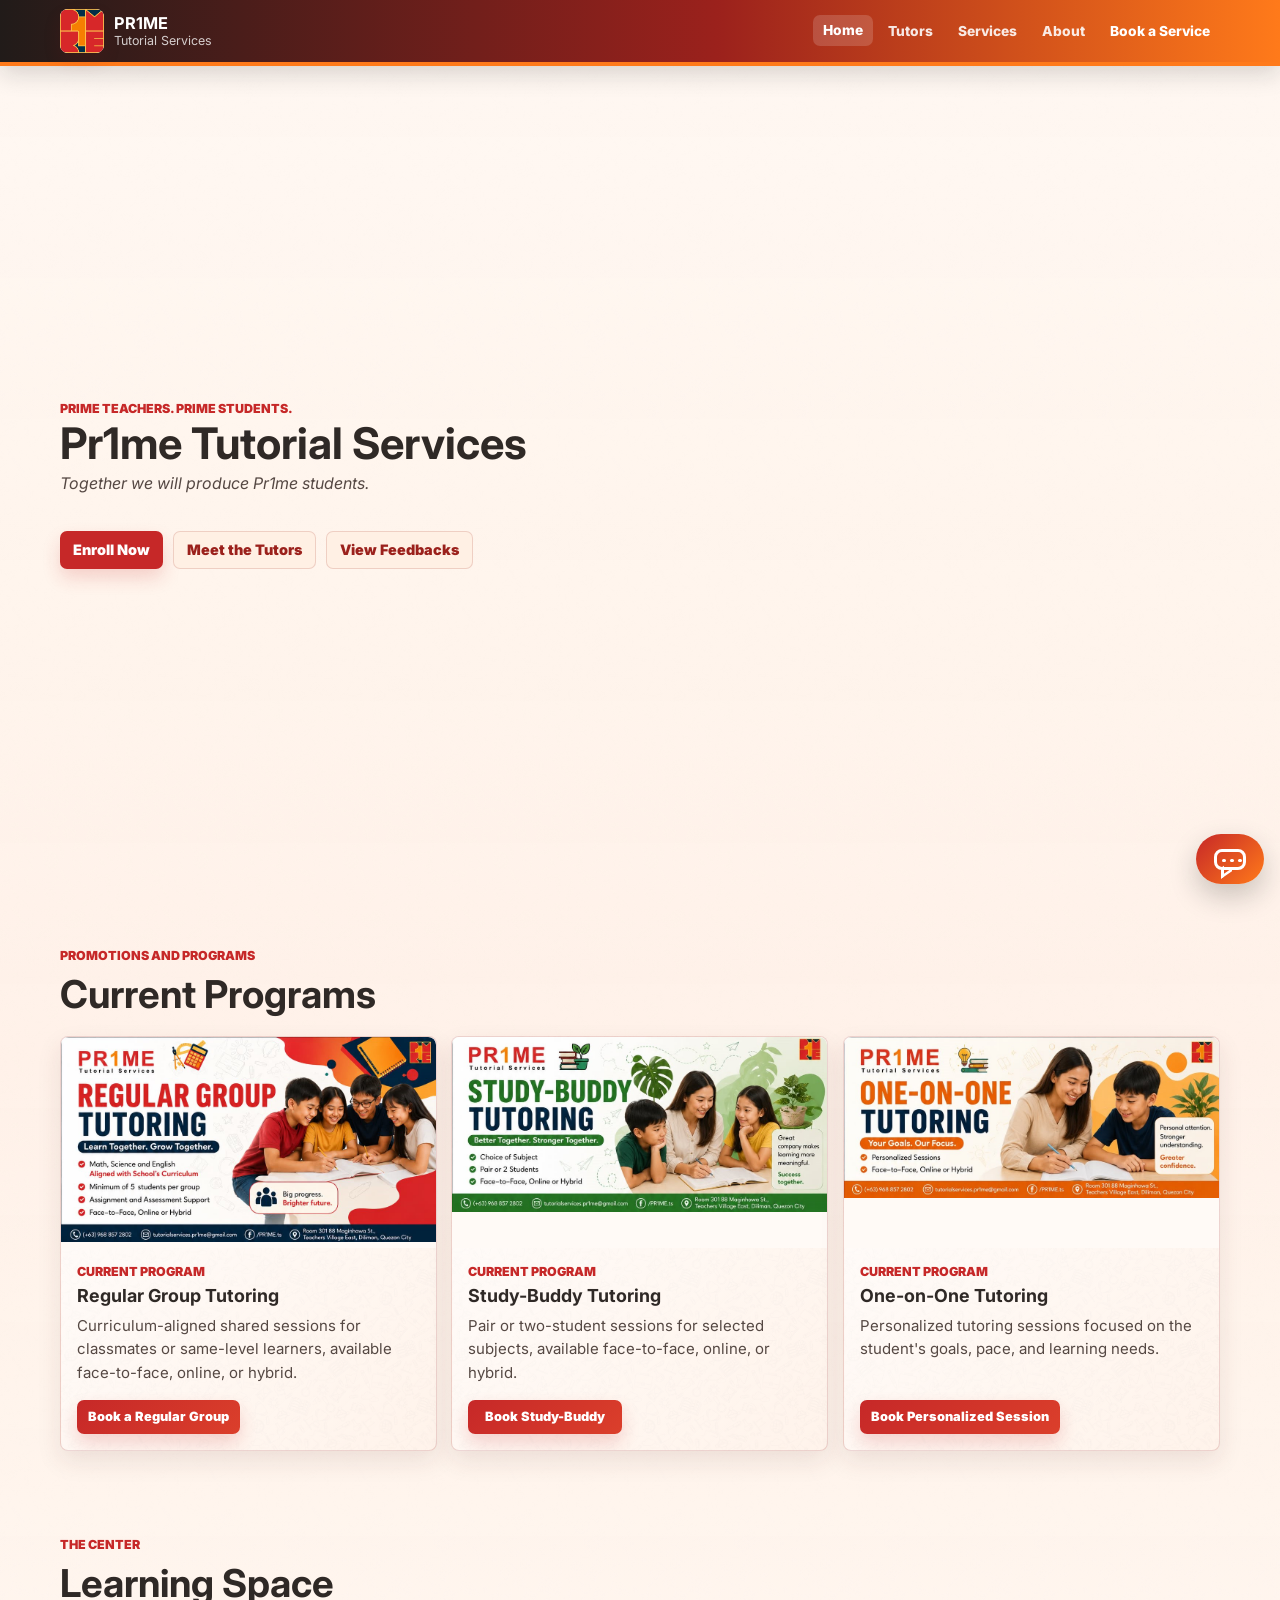
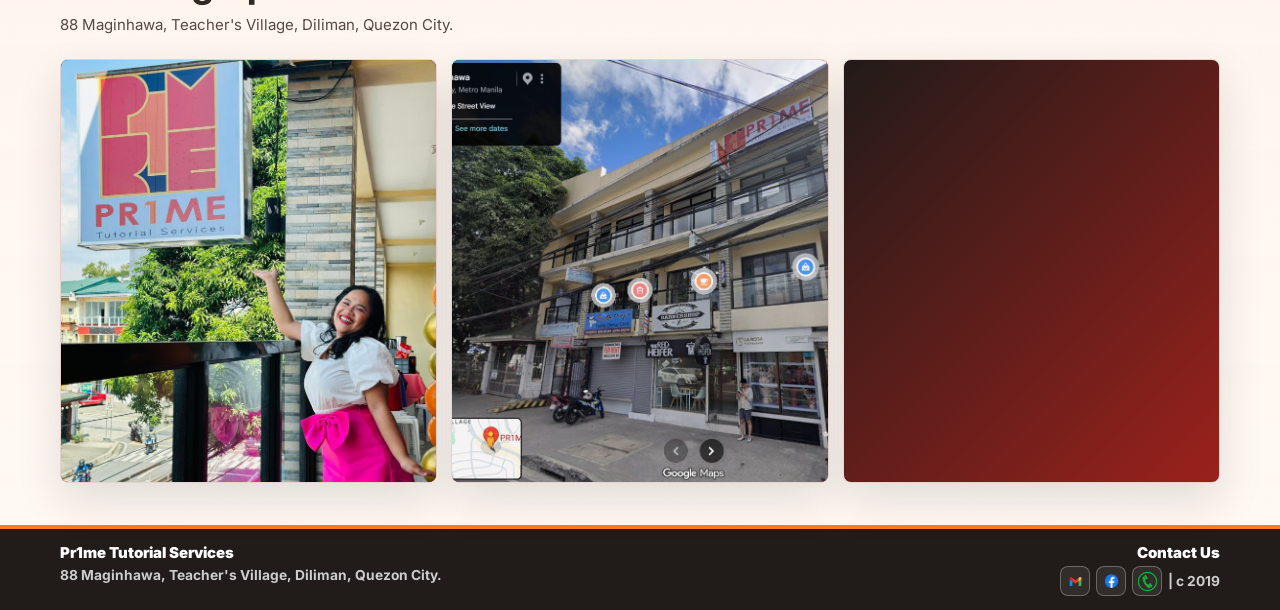
==== commit cd1e5439: "update style" ====
--- a/Pr1me-Website/index.html
+++ b/Pr1me-Website/index.html
@@ -22,7 +22,7 @@
       <a class="brand" href="index.html" aria-label="Pr1me Tutorial Services home">
         <img class="brand-logo" src="Assets/PrimeLogo.jpg" alt="Pr1me logo">
         <span>
-          <strong>Pr1me</strong>
+          <strong>PR1ME</strong>
           <small>Tutorial Services</small>
         </span>
       </a>
@@ -158,3 +158,5 @@
 
 
 
+
+
--- a/Pr1me-Website/style.css
+++ b/Pr1me-Website/style.css
@@ -3927,4 +3927,318 @@
   body.pac-page .pac-program-section {
     padding-top: 34px;
   }
-}+}
+/* Final chat view cleanup */
+.ai-chat-panel {
+  width: min(360px, calc(100vw - 22px));
+  height: auto;
+  max-height: min(500px, calc(100vh - 90px));
+  grid-template-rows: auto auto auto auto;
+}
+
+.ai-chat-header {
+  padding: 12px 14px;
+}
+
+.ai-chat-messages {
+  min-height: 126px;
+  max-height: 190px;
+  align-content: start;
+  gap: 8px;
+  padding: 10px;
+}
+
+.ai-chat-message {
+  display: block;
+  width: fit-content;
+  max-width: 100%;
+  box-sizing: border-box;
+  padding: 8px 10px;
+  white-space: normal;
+  overflow-wrap: break-word;
+  word-break: normal;
+}
+
+.ai-chat-message.assistant {
+  justify-self: start;
+  max-width: calc(100% - 6px);
+}
+
+.ai-chat-suggestion-block {
+  padding: 8px 10px 9px;
+}
+
+.ai-chat-suggestions {
+  display: grid;
+  grid-auto-flow: column;
+  grid-auto-columns: max-content;
+  gap: 7px;
+  overflow-x: auto;
+  overflow-y: hidden;
+  padding-bottom: 4px;
+  scrollbar-width: thin;
+}
+
+.ai-chat-suggestions button {
+  max-width: 230px;
+  white-space: nowrap;
+}
+
+.ai-chat-form {
+  padding: 9px;
+  border-top: 1px solid rgba(155, 33, 28, 0.14);
+}
+
+.ai-chat-form input {
+  min-width: 0;
+}
+
+@media (max-width: 560px) {
+  .ai-chat-panel {
+    width: min(335px, calc(100vw - 18px));
+    max-height: min(470px, calc(100vh - 84px));
+  }
+
+  .ai-chat-messages {
+    min-height: 118px;
+    max-height: 174px;
+  }
+}
+
+/* Proper chat bubble flow final */
+.ai-chat-panel {
+  width: min(390px, calc(100vw - 22px));
+  height: min(540px, calc(100vh - 88px));
+  max-height: min(540px, calc(100vh - 88px));
+  grid-template-rows: auto minmax(220px, 1fr) auto auto;
+}
+
+.ai-chat-header {
+  padding: 14px 16px;
+}
+
+.ai-chat-header .eyebrow {
+  font-size: 0.86rem;
+  line-height: 1;
+  letter-spacing: 0;
+}
+
+.ai-chat-messages {
+  display: flex;
+  flex-direction: column;
+  align-items: flex-start;
+  min-height: 0;
+  max-height: none;
+  overflow-y: auto;
+  overflow-x: hidden;
+  padding: 12px;
+}
+
+.ai-chat-message {
+  display: block;
+  width: auto;
+  min-width: 0;
+  max-width: min(88%, 310px);
+  box-sizing: border-box;
+  white-space: normal;
+  overflow-wrap: anywhere;
+  word-break: normal;
+  text-align: left;
+  font-size: 0.82rem;
+  line-height: 1.42;
+}
+
+.ai-chat-message.assistant {
+  align-self: flex-start;
+  max-width: min(88%, 310px);
+}
+
+.ai-chat-message.user {
+  align-self: flex-end;
+  max-width: min(88%, 310px);
+}
+
+.ai-chat-suggestion-block {
+  flex: 0 0 auto;
+}
+
+.ai-chat-form {
+  flex: 0 0 auto;
+}
+
+@media (max-width: 560px) {
+  .ai-chat-panel {
+    width: min(350px, calc(100vw - 18px));
+    height: min(500px, calc(100vh - 82px));
+    max-height: min(500px, calc(100vh - 82px));
+    grid-template-rows: auto minmax(200px, 1fr) auto auto;
+  }
+
+  .ai-chat-message,
+  .ai-chat-message.assistant,
+  .ai-chat-message.user {
+    max-width: 90%;
+  }
+}
+
+/* Chat composer spacing final */
+.ai-chat-panel {
+  overflow: hidden;
+}
+
+.ai-chat-messages {
+  padding: 14px 16px;
+}
+
+.ai-chat-message.assistant {
+  max-width: min(82%, 300px);
+}
+
+.ai-chat-suggestion-block {
+  padding: 10px 16px 12px;
+  border-top: 1px solid rgba(155, 33, 28, 0.08);
+}
+
+.ai-chat-suggestion-block > p {
+  margin-bottom: 8px;
+}
+
+.ai-chat-suggestions {
+  gap: 8px;
+}
+
+.ai-chat-form {
+  display: flex;
+  align-items: center;
+  gap: 8px;
+  padding: 11px 16px 14px;
+  border-top: 1px solid rgba(155, 33, 28, 0.12);
+  background: rgba(255, 250, 247, 0.96);
+}
+
+.ai-chat-form input {
+  flex: 1 1 auto;
+  width: 100%;
+  min-height: 38px;
+  padding: 0 12px;
+  border-radius: 8px;
+  font-size: 0.82rem;
+}
+
+.ai-chat-form button {
+  flex: 0 0 auto;
+  min-height: 38px;
+  padding: 0 13px;
+  border-radius: 8px;
+}
+
+@media (max-width: 560px) {
+  .ai-chat-messages {
+    padding: 12px 14px;
+  }
+
+  .ai-chat-suggestion-block {
+    padding: 9px 14px 11px;
+  }
+
+  .ai-chat-form {
+    padding: 10px 14px 13px;
+  }
+
+  .ai-chat-message.assistant {
+    max-width: 86%;
+  }
+}
+
+/* Smooth performance pass */
+html {
+  scroll-behavior: smooth;
+}
+
+body {
+  animation-duration: 0.18s;
+}
+
+.site-loader {
+  animation: loaderAutoHide 0.28s ease 1.15s forwards;
+  transition: opacity 0.28s ease, visibility 0.28s ease;
+}
+
+.loader-card {
+  animation-duration: 0.42s;
+}
+
+.loader-logo-ring::before {
+  animation-duration: 1.1s;
+}
+
+.loader-logo-ring img {
+  animation-duration: 0.42s;
+  box-shadow: 0 10px 24px rgba(17, 17, 17, 0.2);
+}
+
+.reveal-on-scroll {
+  transform: translateY(8px);
+  transition: transform 0.28s ease-out, opacity 0.28s ease-out;
+  will-change: transform, opacity;
+}
+
+.button,
+.nav-links a,
+.footer-icon,
+.ai-chat-toggle,
+.package-card,
+.tutor-card,
+.promo-card,
+.booking-option-card,
+.pac-program-card,
+.team-gallery-item img {
+  transition-duration: 0.16s !important;
+  transition-timing-function: ease-out !important;
+}
+
+.button:hover,
+.nav-links a:hover,
+.footer-icon:hover,
+.ai-chat-toggle:hover,
+.package-card:hover,
+.tutor-card:hover,
+.promo-card:hover,
+.booking-option-card:hover,
+.pac-program-card:hover {
+  transform: translateY(-1px);
+}
+
+.team-gallery-item:hover img {
+  transform: scale(1.012);
+  filter: none;
+}
+
+.terms-modal-card,
+.ai-chat-panel,
+.booking-option-card,
+.package-card,
+.tutor-card,
+.feedback-card,
+.promo-card {
+  box-shadow: 0 10px 24px rgba(80, 34, 25, 0.1) !important;
+}
+
+@media (max-width: 760px) {
+  .reveal-on-scroll {
+    transform: translateY(4px);
+    transition-duration: 0.2s;
+  }
+
+  .button:hover,
+  .nav-links a:hover,
+  .footer-icon:hover,
+  .ai-chat-toggle:hover,
+  .package-card:hover,
+  .tutor-card:hover,
+  .promo-card:hover,
+  .booking-option-card:hover,
+  .pac-program-card:hover {
+    transform: none;
+  }
+}
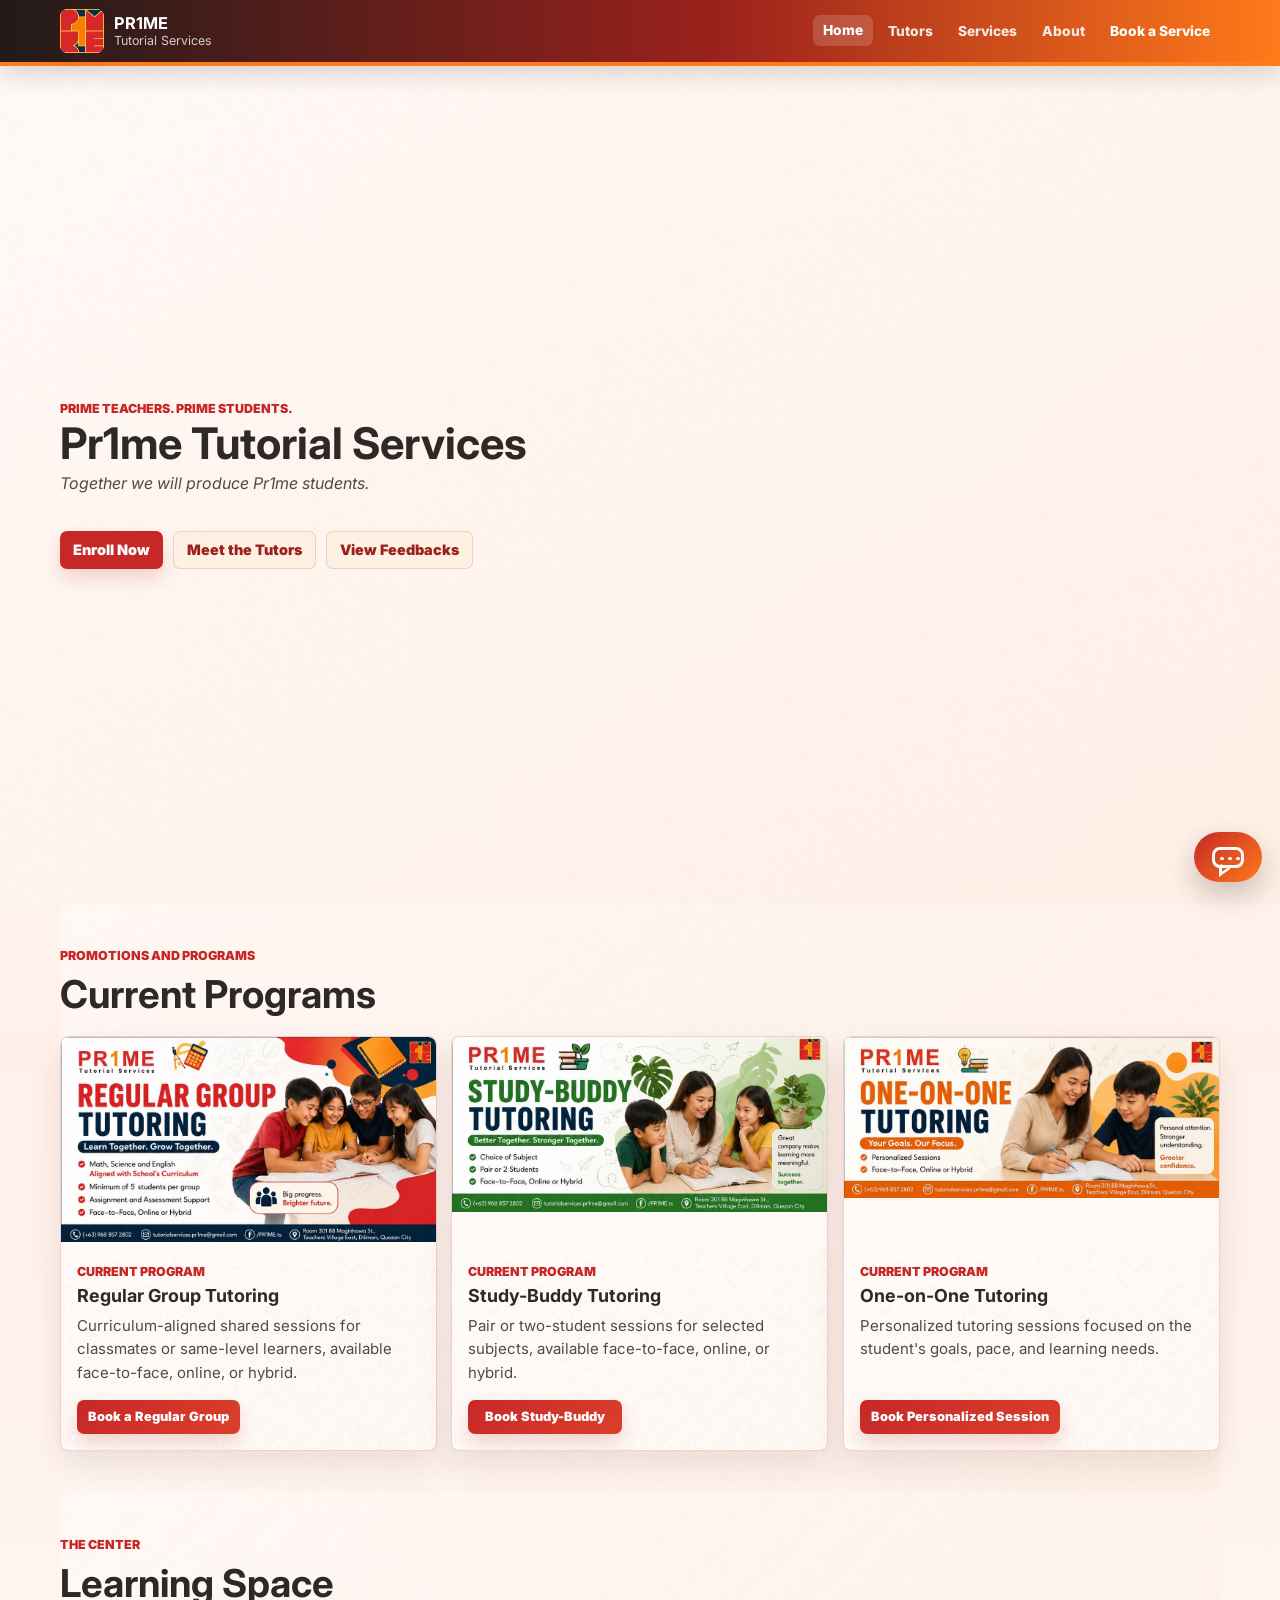
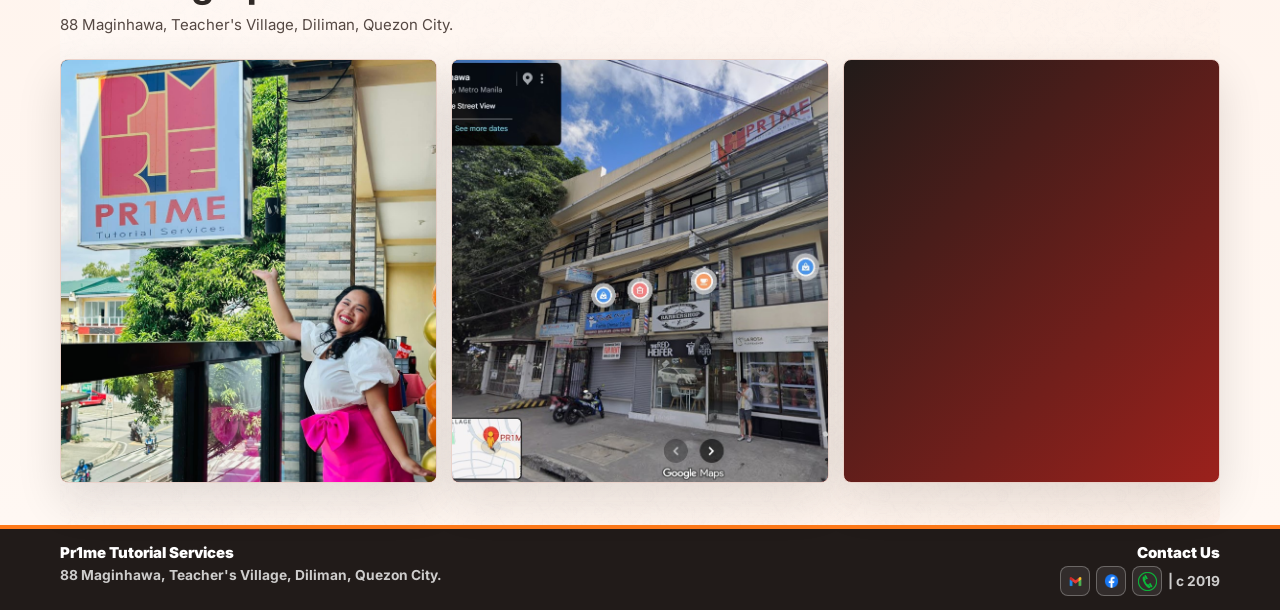
==== commit f802170d: "update sending and url" ====
--- a/Pr1me-Website/index.html
+++ b/Pr1me-Website/index.html
@@ -1,162 +1,165 @@
-﻿<!DOCTYPE html>
-<html lang="en">
-<head>
-  <meta charset="UTF-8">
-  <meta name="viewport" content="width=device-width, initial-scale=1.0">
-  <meta name="google-site-verification" content="I6XLdQHyW04NE64osFrF8heph37wOxYCarYntX9Nutw">
-  <title>Pr1me Tutorial Services</title>
-  <link rel="icon" type="image/jpeg" href="Assets/PrimeLogo.jpg">
-  <link rel="stylesheet" href="style.css">
-</head>
-<body data-page="home">
-  <div class="site-loader" data-site-loader role="dialog" aria-label="Welcome to Pr1me Tutorial Services" aria-modal="true">
-    <div class="loader-card">
-      <div class="loader-logo-ring">
-        <img src="Assets/PrimeLogo.jpg" alt="Pr1me logo">
-      </div>
-    </div>
-  </div>
-
-  <header class="site-header">
-    <nav class="nav-shell" aria-label="Main navigation">
-      <a class="brand" href="index.html" aria-label="Pr1me Tutorial Services home">
-        <img class="brand-logo" src="Assets/PrimeLogo.jpg" alt="Pr1me logo">
-        <span>
-          <strong>PR1ME</strong>
-          <small>Tutorial Services</small>
-        </span>
-      </a>
-
-      <button class="menu-toggle" type="button" aria-label="Open menu" aria-expanded="false">
-        <span></span>
-        <span></span>
-        <span></span>
-      </button>
-
-      <div class="nav-links" data-nav-links>
-        <a href="index.html" data-page-link="home">Home</a>
-        <a href="tutors.html" data-page-link="tutors">Tutors</a>
-        <a href="packages.html" data-page-link="packages">Services</a>
-        <a href="about.html" data-page-link="about">About</a>
-        <a class="nav-cta nav-book" href="booking.html" data-page-link="booking">Book a Service</a>
-      </div>
-    </nav>
-  </header>
-
-  <main>
-    <section class="hero home-hero">
-      <div class="hero-content">
-        <p class="eyebrow">Prime Teachers. Prime Students.</p>
-        <h1>Pr1me Tutorial Services</h1>
-        <p class="hero-copy">
-          <i>Together we will produce Pr1me students.</i>
-        </p>
-        <div class="hero-actions">
-          <a class="button primary" href="booking.html">Enroll Now</a>
-          <a class="button secondary" href="tutors.html">Meet the Tutors</a>
-          <a class="button secondary" href="about.html#feedback-title">View Feedbacks</a>
-        </div>
-      </div>
-    </section>
-
-    <section class="section promo-section" aria-labelledby="promo-title">
-      <div class="section-heading">
-        <p class="eyebrow">Promotions and Programs</p>
-        <h2 id="promo-title">Current Programs</h2>
-      </div>
-
-      <div class="promo-grid current-program-grid">
-        <article class="promo-card current-program-card featured-program">
-          <div class="promo-photo poster-photo">
-            <img data-asset-image="current-regular-group" src="" alt="Regular Group Tutoring promo poster">
-            <div class="photo-fallback"></div>
-          </div>
-          <div class="promo-copy">
-            <p class="package-type">CURRENT PROGRAM</p>
-            <h3>Regular Group Tutoring</h3>
-            <p>Curriculum-aligned shared sessions for classmates or same-level learners, available face-to-face, online, or hybrid.</p>
-            <a class="button primary small-button promo-action-button" href="booking.html">Book a Regular Group</a>
-          </div>
-        </article>
-
-        <article class="promo-card current-program-card">
-          <div class="promo-photo poster-photo">
-            <img data-asset-image="current-study-buddy" src="" alt="Study-Buddy Tutoring poster">
-            <div class="photo-fallback"></div>
-          </div>
-          <div class="promo-copy">
-            <p class="package-type">CURRENT PROGRAM</p>
-            <h3>Study-Buddy Tutoring</h3>
-            <p>Pair or two-student sessions for selected subjects, available face-to-face, online, or hybrid.</p>
-            <a class="button primary small-button promo-action-button" href="booking.html">Book Study-Buddy</a>
-          </div>
-        </article>
-
-        <article class="promo-card current-program-card">
-          <div class="promo-photo poster-photo">
-            <img data-asset-image="current-one-on-one" src="" alt="One-on-One Tutoring poster">
-            <div class="photo-fallback"></div>
-          </div>
-          <div class="promo-copy">
-            <p class="package-type">CURRENT PROGRAM</p>
-            <h3>One-on-One Tutoring</h3>
-            <p>Personalized tutoring sessions focused on the student's goals, pace, and learning needs.</p>
-            <a class="button primary small-button promo-action-button" href="packages.html?mode=booking#booking">Book Personalized Session</a>
-          </div>
-        </article>
-      </div>    </section>
-
-    <section class="section center-section" aria-labelledby="center-title">
-      <div class="section-heading">
-        <p class="eyebrow">The Center</p>
-        <h2 id="center-title">Learning Space</h2>
-        <p>
-          <a href="https://maps.app.goo.gl/qiUj7NpMVCg9RLWh9">88 Maginhawa, Teacher's Village, Diliman, Quezon City.</a>
-        </p>
-      </div>
-
-      <div class="photo-grid">
-        <article class="photo-card">
-          <img data-asset-image="center-1" src="" alt="Pr1me center photo 1">
-          <div class="photo-fallback"></div>
-        </article>
-        
-        <article class="photo-card">
-          <img data-asset-image="center-3" src="" alt="Pr1me center photo 3">
-          <div class="photo-fallback"></div>
-        </article>
-        <article class="photo-card map-card">
-          <iframe src="https://www.google.com/maps/embed?pb=!1m18!1m12!1m3!1d3860.1670991571386!2d121.05862390000001!3d14.646454199999999!2m3!1f0!2f0!3f0!3m2!1i1024!2i768!4f13.1!3m3!1m2!1s0x3397b7737abcba1d%3A0x103b5d21e22c0269!2sJ3W5%2BJC3%20Teachers%20Village%2C%2088%20Maginhawa%2C%20Diliman%2C%20Quezon%20City%2C%201101%20Metro%20Manila!5e0!3m2!1sen!2sph!4v1779699990137!5m2!1sen!2sph" width="600" height="450" style="border:0;" allowfullscreen="" loading="lazy" referrerpolicy="no-referrer-when-downgrade"></iframe>
-          <a class="map-open-link" href="https://maps.app.goo.gl/qiUj7NpMVCg9RLWh9" target="_blank" rel="noreferrer" aria-label="Open Pr1me Tutorial Services in Google Maps"></a>
-          
-          <img data-asset-image="center-2" src="" alt="Pr1me center photo 2">
-          <div class="photo-fallback"></div>
-        </article>
-      </div>
-    </section>
-  </main>
-
-  <footer class="site-footer">
-    <div class="footer-brand">
-      <p><a href="https://www.facebook.com/PR1ME.ts/" target="_blank" rel="noreferrer">Pr1me Tutorial Services</a></p>
-      <a href="https://maps.app.goo.gl/qiUj7NpMVCg9RLWh9" target="_blank" rel="noreferrer">88 Maginhawa, Teacher's Village, Diliman, Quezon City.</a>
-    </div>
-    <div class="footer-contact">
-      <span>Contact Us</span>
-      <div class="footer-socials" aria-label="Contact links">
-        <a class="footer-icon" href="mailto:tutorialservices.pr1me@gmail.com" aria-label="Email Pr1me"><img src="Assets/gmail.jpg" alt=""></a>
-        <a class="footer-icon" href="https://www.facebook.com/PR1ME.ts/" target="_blank" rel="noreferrer" aria-label="Pr1me Facebook page"><img src="Assets/facebook.jpg" alt=""></a>
-        <a class="footer-icon" href="tel:+639688572802" aria-label="Call Pr1me"><img src="Assets/call.jpg" alt=""></a>
-        <span>| c 2019</span>
-      </div>
-    </div>
-  </footer>
-
-  <script src="script.js"></script>
-</body>
-</html>
-
-
-
-
-
+﻿<!DOCTYPE html>
+<html lang="en">
+<head>
+  <meta charset="UTF-8">
+  <meta name="viewport" content="width=device-width, initial-scale=1.0">
+  <meta name="google-site-verification" content="I6XLdQHyW04NE64osFrF8heph37wOxYCarYntX9Nutw">
+  <title>Pr1me Tutorial Services</title>+
+  <link rel="canonical" href="https://pr1metutorialservices.com/">
+  <link rel="icon" type="image/jpeg" href="Assets/PrimeLogo.jpg">
+  <link rel="stylesheet" href="style.css">
+</head>
+<body data-page="home">
+  <div class="site-loader" data-site-loader role="dialog" aria-label="Welcome to Pr1me Tutorial Services" aria-modal="true">
+    <div class="loader-card">
+      <div class="loader-logo-ring">
+        <img src="Assets/PrimeLogo.jpg" alt="Pr1me logo">
+      </div>
+    </div>
+  </div>
+
+  <header class="site-header">
+    <nav class="nav-shell" aria-label="Main navigation">
+      <a class="brand" href="index.html" aria-label="Pr1me Tutorial Services home">
+        <img class="brand-logo" src="Assets/PrimeLogo.jpg" alt="Pr1me logo">
+        <span>
+          <strong>PR1ME</strong>
+          <small>Tutorial Services</small>
+        </span>
+      </a>
+
+      <button class="menu-toggle" type="button" aria-label="Open menu" aria-expanded="false">
+        <span></span>
+        <span></span>
+        <span></span>
+      </button>
+
+      <div class="nav-links" data-nav-links>
+        <a href="index.html" data-page-link="home">Home</a>
+        <a href="tutors.html" data-page-link="tutors">Tutors</a>
+        <a href="packages.html" data-page-link="packages">Services</a>
+        <a href="about.html" data-page-link="about">About</a>
+        <a class="nav-cta nav-book" href="booking.html" data-page-link="booking">Book a Service</a>
+      </div>
+    </nav>
+  </header>
+
+  <main>
+    <section class="hero home-hero">
+      <div class="hero-content">
+        <p class="eyebrow">Prime Teachers. Prime Students.</p>
+        <h1>Pr1me Tutorial Services</h1>
+        <p class="hero-copy">
+          <i>Together we will produce Pr1me students.</i>
+        </p>
+        <div class="hero-actions">
+          <a class="button primary" href="booking.html">Enroll Now</a>
+          <a class="button secondary" href="tutors.html">Meet the Tutors</a>
+          <a class="button secondary" href="about.html#feedback-title">View Feedbacks</a>
+        </div>
+      </div>
+    </section>
+
+    <section class="section promo-section" aria-labelledby="promo-title">
+      <div class="section-heading">
+        <p class="eyebrow">Promotions and Programs</p>
+        <h2 id="promo-title">Current Programs</h2>
+      </div>
+
+      <div class="promo-grid current-program-grid">
+        <article class="promo-card current-program-card featured-program">
+          <div class="promo-photo poster-photo">
+            <img data-asset-image="current-regular-group" src="" alt="Regular Group Tutoring promo poster">
+            <div class="photo-fallback"></div>
+          </div>
+          <div class="promo-copy">
+            <p class="package-type">CURRENT PROGRAM</p>
+            <h3>Regular Group Tutoring</h3>
+            <p>Curriculum-aligned shared sessions for classmates or same-level learners, available face-to-face, online, or hybrid.</p>
+            <a class="button primary small-button promo-action-button" href="booking.html">Book a Regular Group</a>
+          </div>
+        </article>
+
+        <article class="promo-card current-program-card">
+          <div class="promo-photo poster-photo">
+            <img data-asset-image="current-study-buddy" src="" alt="Study-Buddy Tutoring poster">
+            <div class="photo-fallback"></div>
+          </div>
+          <div class="promo-copy">
+            <p class="package-type">CURRENT PROGRAM</p>
+            <h3>Study-Buddy Tutoring</h3>
+            <p>Pair or two-student sessions for selected subjects, available face-to-face, online, or hybrid.</p>
+            <a class="button primary small-button promo-action-button" href="booking.html">Book Study-Buddy</a>
+          </div>
+        </article>
+
+        <article class="promo-card current-program-card">
+          <div class="promo-photo poster-photo">
+            <img data-asset-image="current-one-on-one" src="" alt="One-on-One Tutoring poster">
+            <div class="photo-fallback"></div>
+          </div>
+          <div class="promo-copy">
+            <p class="package-type">CURRENT PROGRAM</p>
+            <h3>One-on-One Tutoring</h3>
+            <p>Personalized tutoring sessions focused on the student's goals, pace, and learning needs.</p>
+            <a class="button primary small-button promo-action-button" href="packages.html?mode=booking#booking">Book Personalized Session</a>
+          </div>
+        </article>
+      </div>    </section>
+
+    <section class="section center-section" aria-labelledby="center-title">
+      <div class="section-heading">
+        <p class="eyebrow">The Center</p>
+        <h2 id="center-title">Learning Space</h2>
+        <p>
+          <a href="https://maps.app.goo.gl/qiUj7NpMVCg9RLWh9">88 Maginhawa, Teacher's Village, Diliman, Quezon City.</a>
+        </p>
+      </div>
+
+      <div class="photo-grid">
+        <article class="photo-card">
+          <img data-asset-image="center-1" src="" alt="Pr1me center photo 1">
+          <div class="photo-fallback"></div>
+        </article>
+        
+        <article class="photo-card">
+          <img data-asset-image="center-3" src="" alt="Pr1me center photo 3">
+          <div class="photo-fallback"></div>
+        </article>
+        <article class="photo-card map-card">
+          <iframe src="https://www.google.com/maps/embed?pb=!1m18!1m12!1m3!1d3860.1670991571386!2d121.05862390000001!3d14.646454199999999!2m3!1f0!2f0!3f0!3m2!1i1024!2i768!4f13.1!3m3!1m2!1s0x3397b7737abcba1d%3A0x103b5d21e22c0269!2sJ3W5%2BJC3%20Teachers%20Village%2C%2088%20Maginhawa%2C%20Diliman%2C%20Quezon%20City%2C%201101%20Metro%20Manila!5e0!3m2!1sen!2sph!4v1779699990137!5m2!1sen!2sph" width="600" height="450" style="border:0;" allowfullscreen="" loading="lazy" referrerpolicy="no-referrer-when-downgrade"></iframe>
+          <a class="map-open-link" href="https://maps.app.goo.gl/qiUj7NpMVCg9RLWh9" target="_blank" rel="noreferrer" aria-label="Open Pr1me Tutorial Services in Google Maps"></a>
+          
+          <img data-asset-image="center-2" src="" alt="Pr1me center photo 2">
+          <div class="photo-fallback"></div>
+        </article>
+      </div>
+    </section>
+  </main>
+
+  <footer class="site-footer">
+    <div class="footer-brand">
+      <p><a href="https://www.facebook.com/PR1ME.ts/" target="_blank" rel="noreferrer">Pr1me Tutorial Services</a></p>
+      <a href="https://maps.app.goo.gl/qiUj7NpMVCg9RLWh9" target="_blank" rel="noreferrer">88 Maginhawa, Teacher's Village, Diliman, Quezon City.</a>
+    </div>
+    <div class="footer-contact">
+      <span>Contact Us</span>
+      <div class="footer-socials" aria-label="Contact links">
+        <a class="footer-icon" href="mailto:tutorialservices.pr1me@gmail.com" aria-label="Email Pr1me"><img src="Assets/gmail.jpg" alt=""></a>
+        <a class="footer-icon" href="https://www.facebook.com/PR1ME.ts/" target="_blank" rel="noreferrer" aria-label="Pr1me Facebook page"><img src="Assets/facebook.jpg" alt=""></a>
+        <a class="footer-icon" href="tel:+639688572802" aria-label="Call Pr1me"><img src="Assets/call.jpg" alt=""></a>
+        <span>| c 2019</span>
+      </div>
+    </div>
+  </footer>
+
+  <script src="script.js"></script>
+</body>
+</html>
+
+
+
+
+
+
--- a/Pr1me-Website/style.css
+++ b/Pr1me-Website/style.css
@@ -1,4 +1,4 @@
-﻿@import url("https://fonts.googleapis.com/css2?family=Inter:wght@400;500;600;700;800;900&display=swap");
+@import url("https://fonts.googleapis.com/css2?family=Inter:wght@400;500;600;700;800;900&display=swap");
 :root {
   --red: #c62828;
   --red-dark: #9b211c;
@@ -3299,7 +3299,7 @@
 }
 
 /* =========================================================
-   PR1ME ACADEMIC CENTER — CLEAN PAC PAGE DESIGN
+   PR1ME ACADEMIC CENTER � CLEAN PAC PAGE DESIGN
    PAC colors:
    Navy:   #0e283b
    Red:    #df472d
@@ -3808,7 +3808,7 @@
 }
 
 /* =========================================================
-   COMPACT PAC HERO — paste at the end of PAC styling
+   COMPACT PAC HERO � paste at the end of PAC styling
    ========================================================= */
 
 body.pac-page .pac-hero {
@@ -4242,3 +4242,416 @@
     transform: none;
   }
 }
+
+/* Chat indentation and space final */
+.ai-chat-panel {
+  width: min(370px, calc(100vw - 24px));
+  height: min(500px, calc(100vh - 88px));
+  grid-template-rows: auto minmax(170px, 1fr) auto auto;
+}
+
+.ai-chat-header {
+  padding: 14px 18px;
+}
+
+.ai-chat-header .eyebrow {
+  display: block;
+  padding-left: 0;
+  font-size: 0.84rem;
+}
+
+.ai-chat-messages {
+  padding: 16px 18px 12px;
+  gap: 10px;
+}
+
+.ai-chat-message.assistant {
+  max-width: min(84%, 292px);
+  margin-left: 0;
+}
+
+.ai-chat-suggestion-block {
+  padding: 10px 18px 12px;
+}
+
+.ai-chat-form {
+  padding: 12px 18px 16px;
+}
+
+.ai-chat-form input {
+  padding-left: 14px;
+}
+
+@media (max-width: 560px) {
+  .ai-chat-panel {
+    width: min(342px, calc(100vw - 20px));
+    height: min(470px, calc(100vh - 84px));
+    grid-template-rows: auto minmax(155px, 1fr) auto auto;
+  }
+
+  .ai-chat-header,
+  .ai-chat-messages,
+  .ai-chat-suggestion-block,
+  .ai-chat-form {
+    padding-left: 14px;
+    padding-right: 14px;
+  }
+
+  .ai-chat-message.assistant {
+    max-width: 88%;
+  }
+}
+
+/* Professional chat layout final override */
+.ai-chat-widget {
+  right: 18px;
+  bottom: 18px;
+}
+
+.ai-chat-panel {
+  right: 0;
+  bottom: 64px;
+  width: min(380px, calc(100vw - 36px));
+  height: min(520px, calc(100vh - 104px));
+  display: flex;
+  flex-direction: column;
+  overflow: hidden;
+  border-radius: 8px;
+  box-sizing: border-box;
+}
+
+.ai-chat-panel[hidden] {
+  display: none !important;
+}
+
+.ai-chat-header {
+  flex: 0 0 auto;
+  padding: 16px 18px;
+  box-sizing: border-box;
+}
+
+.ai-chat-header .eyebrow {
+  margin: 0;
+  font-size: 0.9rem;
+  line-height: 1;
+  letter-spacing: 0;
+}
+
+.ai-chat-messages {
+  flex: 1 1 auto;
+  min-height: 0;
+  max-height: none;
+  display: flex;
+  flex-direction: column;
+  align-items: flex-start;
+  gap: 10px;
+  margin: 0 16px;
+  padding: 14px 0;
+  overflow-y: auto;
+  overflow-x: hidden;
+  box-sizing: border-box;
+}
+
+.ai-chat-message {
+  width: auto;
+  max-width: 86%;
+  margin: 0;
+  padding: 9px 11px;
+  box-sizing: border-box;
+  white-space: normal;
+  overflow-wrap: break-word;
+  word-break: normal;
+  text-align: left;
+  font-size: 0.82rem;
+  line-height: 1.42;
+}
+
+.ai-chat-message.assistant {
+  align-self: flex-start;
+  max-width: 86%;
+}
+
+.ai-chat-message.user {
+  align-self: flex-end;
+  max-width: 86%;
+}
+
+.ai-chat-suggestion-block {
+  flex: 0 0 auto;
+  margin: 0 16px 10px;
+  padding: 10px 0 0;
+  border-top: 1px solid rgba(155, 33, 28, 0.12);
+  box-sizing: border-box;
+}
+
+.ai-chat-suggestion-block > p {
+  margin: 0 0 8px;
+  font-size: 0.68rem;
+}
+
+.ai-chat-suggestions {
+  display: flex;
+  gap: 8px;
+  padding: 0 0 5px;
+  overflow-x: auto;
+  overflow-y: hidden;
+  box-sizing: border-box;
+}
+
+.ai-chat-suggestions button {
+  flex: 0 0 auto;
+  max-width: 230px;
+  white-space: nowrap;
+}
+
+.ai-chat-form {
+  flex: 0 0 auto;
+  display: flex;
+  align-items: center;
+  gap: 8px;
+  margin: 0 16px 16px;
+  padding: 10px;
+  border: 1px solid rgba(255, 122, 26, 0.28);
+  border-radius: 8px;
+  background: rgba(255, 255, 255, 0.9);
+  box-sizing: border-box;
+}
+
+.ai-chat-form input {
+  flex: 1 1 auto;
+  min-width: 0;
+  width: auto;
+  min-height: 36px;
+  padding: 0 10px;
+  border: 0;
+  box-shadow: none;
+  background: transparent;
+  font-size: 0.82rem;
+}
+
+.ai-chat-form input:focus {
+  box-shadow: none;
+}
+
+.ai-chat-form button {
+  flex: 0 0 auto;
+  min-height: 34px;
+  padding: 0 12px;
+  border-radius: 7px;
+  font-size: 0.78rem;
+}
+
+@media (max-width: 560px) {
+  .ai-chat-widget {
+    right: 10px;
+    bottom: 10px;
+  }
+
+  .ai-chat-panel {
+    width: min(342px, calc(100vw - 20px));
+    height: min(500px, calc(100vh - 92px));
+    bottom: 58px;
+  }
+
+  .ai-chat-header {
+    padding: 14px 16px;
+  }
+
+  .ai-chat-messages,
+  .ai-chat-suggestion-block,
+  .ai-chat-form {
+    margin-left: 14px;
+    margin-right: 14px;
+  }
+
+  .ai-chat-message,
+  .ai-chat-message.assistant,
+  .ai-chat-message.user {
+    max-width: 88%;
+  }
+}
+
+/* Chat background cleanup */
+.ai-chat-panel {
+  background: linear-gradient(180deg, #fffaf8 0%, #fff3ec 100%);
+  border: 1px solid rgba(155, 33, 28, 0.18);
+  box-shadow: 0 18px 42px rgba(63, 24, 18, 0.18);
+}
+
+.ai-chat-messages {
+  background: linear-gradient(180deg, #fffdfb 0%, #fff7f2 100%);
+  border: 1px solid rgba(155, 33, 28, 0.08);
+  border-radius: 8px;
+}
+
+.ai-chat-message.assistant,
+.ai-chat-message.user {
+  background: #ffffff;
+}
+
+.ai-chat-suggestion-block {
+  background: linear-gradient(180deg, #fff7f1 0%, #fff0e7 100%);
+  border: 1px solid rgba(155, 33, 28, 0.1);
+  border-radius: 8px;
+  padding: 10px 12px 12px;
+}
+
+.ai-chat-form {
+  background: #ffffff;
+  border: 1px solid rgba(255, 108, 24, 0.32);
+  border-radius: 9px;
+}
+/* Testimonial pattern on visible sections, not the whole main canvas */
+body:not(.pac-page) main {
+  background: linear-gradient(180deg, #fff7f1 0%, #fff1e9 48%, #fff8f3 100%) !important;
+}
+
+body:not(.pac-page) .home-hero,
+body:not(.pac-page) .promo-section,
+body:not(.pac-page) .center-section,
+body:not(.pac-page) .packages-section,
+body:not(.pac-page) .booking-service-section,
+body:not(.pac-page) .team-section,
+body:not(.pac-page) .tutors-section,
+body:not(.pac-page) .why-section,
+body:not(.pac-page) .feedback-section,
+body:not(.pac-page) .about-section {
+  background:
+    linear-gradient(135deg, rgba(255, 250, 247, 0.9), rgba(255, 239, 229, 0.82)),
+    url("Assets/testimonial_bg.png") center / 150px auto repeat !important;
+}
+
+body:not(.pac-page) .section:not(.home-hero) {
+  border-radius: 10px;
+}
+
+body:not(.pac-page) .home-hero,
+body:not(.pac-page) .page-ribbon {
+  border-radius: 0;
+}
+/* Restore dark page ribbon design */
+body:not(.pac-page) .page-ribbon {
+  color: var(--white);
+  background:
+    linear-gradient(135deg, rgba(33, 27, 25, 0.22), rgba(155, 33, 28, 0.96) 56%, rgba(255, 122, 26, 0.94)),
+    url("Assets/testimonial_bg.png") center / 140px auto repeat,
+    linear-gradient(90deg, var(--black), var(--red), var(--orange)) !important;
+  border-radius: 0;
+}
+
+body:not(.pac-page) .page-ribbon .eyebrow {
+  color: #ffe2d1;
+}
+
+body:not(.pac-page) .page-ribbon h1 {
+  color: var(--white);
+  text-shadow: 0 8px 22px rgba(17, 17, 17, 0.28);
+}
+/* Stronger testimonial pattern visibility */
+body:not(.pac-page) .home-hero,
+body:not(.pac-page) .promo-section,
+body:not(.pac-page) .center-section,
+body:not(.pac-page) .packages-section,
+body:not(.pac-page) .booking-service-section,
+body:not(.pac-page) .team-section,
+body:not(.pac-page) .tutors-section,
+body:not(.pac-page) .why-section,
+body:not(.pac-page) .feedback-section,
+body:not(.pac-page) .about-section {
+  background:
+    linear-gradient(135deg, rgba(255, 250, 247, 0.72), rgba(255, 238, 228, 0.62)),
+    url("Assets/testimonial_bg.png") center / 118px auto repeat !important;
+}
+
+body:not(.pac-page) .page-ribbon {
+  background:
+    linear-gradient(135deg, rgba(33, 27, 25, 0.06), rgba(155, 33, 28, 0.78) 56%, rgba(255, 122, 26, 0.74)),
+    url("Assets/testimonial_bg.png") center / 115px auto repeat,
+    linear-gradient(90deg, var(--black), var(--red), var(--orange)) !important;
+}
+/* Darker patterned cards and subsection surfaces */
+body:not(.pac-page) .current-program-card,
+body:not(.pac-page) .promo-card,
+body:not(.pac-page) .package-card,
+body:not(.pac-page) .service-card,
+body:not(.pac-page) .booking-option-card,
+body:not(.pac-page) .booking-form,
+body:not(.pac-page) .booking-panel,
+body:not(.pac-page) .owner-panel,
+body:not(.pac-page) .why-panel,
+body:not(.pac-page) .feedback-card,
+body:not(.pac-page) .text-feedback-card,
+body:not(.pac-page) .tutor-card,
+body:not(.pac-page) .team-gallery,
+body:not(.pac-page) .tool-row {
+  background-color: #fff1e8 !important;
+  background-image:
+    linear-gradient(135deg, rgba(255, 246, 239, 0.52), rgba(255, 213, 188, 0.36)),
+    url("Assets/testimonial_bg.png") !important;
+  background-position: center !important;
+  background-size: auto, 105px auto !important;
+  background-repeat: repeat !important;
+  border-color: rgba(155, 33, 28, 0.24) !important;
+  box-shadow: 0 14px 32px rgba(90, 36, 24, 0.13) !important;
+}
+
+body:not(.pac-page) .tutor-card li,
+body:not(.pac-page) .booking-resource-row,
+body:not(.pac-page) .terms-check,
+body:not(.pac-page) .downpayment-note,
+body:not(.pac-page) .group-option-list span,
+body:not(.pac-page) .service-link-row a {
+  background: rgba(255, 225, 207, 0.88) !important;
+}
+
+body:not(.pac-page) .booking-poster-top,
+body:not(.pac-page) .booking-poster,
+body:not(.pac-page) .promo-photo,
+body:not(.pac-page) .team-gallery-item,
+body:not(.pac-page) .feedback-photo {
+  background-color: #fff7f2 !important;
+}
+/* Restore header and ribbon pattern to previous visibility */
+body:not(.pac-page) .page-ribbon {
+  background:
+    linear-gradient(135deg, rgba(33, 27, 25, 0.22), rgba(155, 33, 28, 0.96) 56%, rgba(255, 122, 26, 0.94)),
+    url("Assets/testimonial_bg.png") center / 140px auto repeat,
+    linear-gradient(90deg, var(--black), var(--red), var(--orange)) !important;
+}
+/* Clearer testimonial pattern on cards without darkening the color */
+body:not(.pac-page) .current-program-card,
+body:not(.pac-page) .promo-card,
+body:not(.pac-page) .package-card,
+body:not(.pac-page) .service-card,
+body:not(.pac-page) .booking-option-card,
+body:not(.pac-page) .booking-form,
+body:not(.pac-page) .booking-panel,
+body:not(.pac-page) .owner-panel,
+body:not(.pac-page) .why-panel,
+body:not(.pac-page) .feedback-card,
+body:not(.pac-page) .text-feedback-card,
+body:not(.pac-page) .tutor-card,
+body:not(.pac-page) .team-gallery,
+body:not(.pac-page) .tool-row {
+  background-color: #fffaf6 !important;
+  background-image:
+    linear-gradient(135deg, rgba(255, 255, 255, 0.34), rgba(255, 246, 239, 0.24)),
+    url("Assets/testimonial_bg.png") !important;
+  background-position: center !important;
+  background-size: auto, 82px auto !important;
+  background-repeat: repeat !important;
+  border-color: rgba(155, 33, 28, 0.18) !important;
+  box-shadow: 0 14px 32px rgba(90, 36, 24, 0.11) !important;
+}
+
+body:not(.pac-page) .tutor-card li,
+body:not(.pac-page) .booking-resource-row,
+body:not(.pac-page) .terms-check,
+body:not(.pac-page) .downpayment-note,
+body:not(.pac-page) .group-option-list span,
+body:not(.pac-page) .service-link-row a {
+  background:
+    linear-gradient(135deg, rgba(255, 255, 255, 0.42), rgba(255, 245, 238, 0.28)),
+    url("Assets/testimonial_bg.png") center / 72px auto repeat !important;
+  border-color: rgba(155, 33, 28, 0.14) !important;
+}
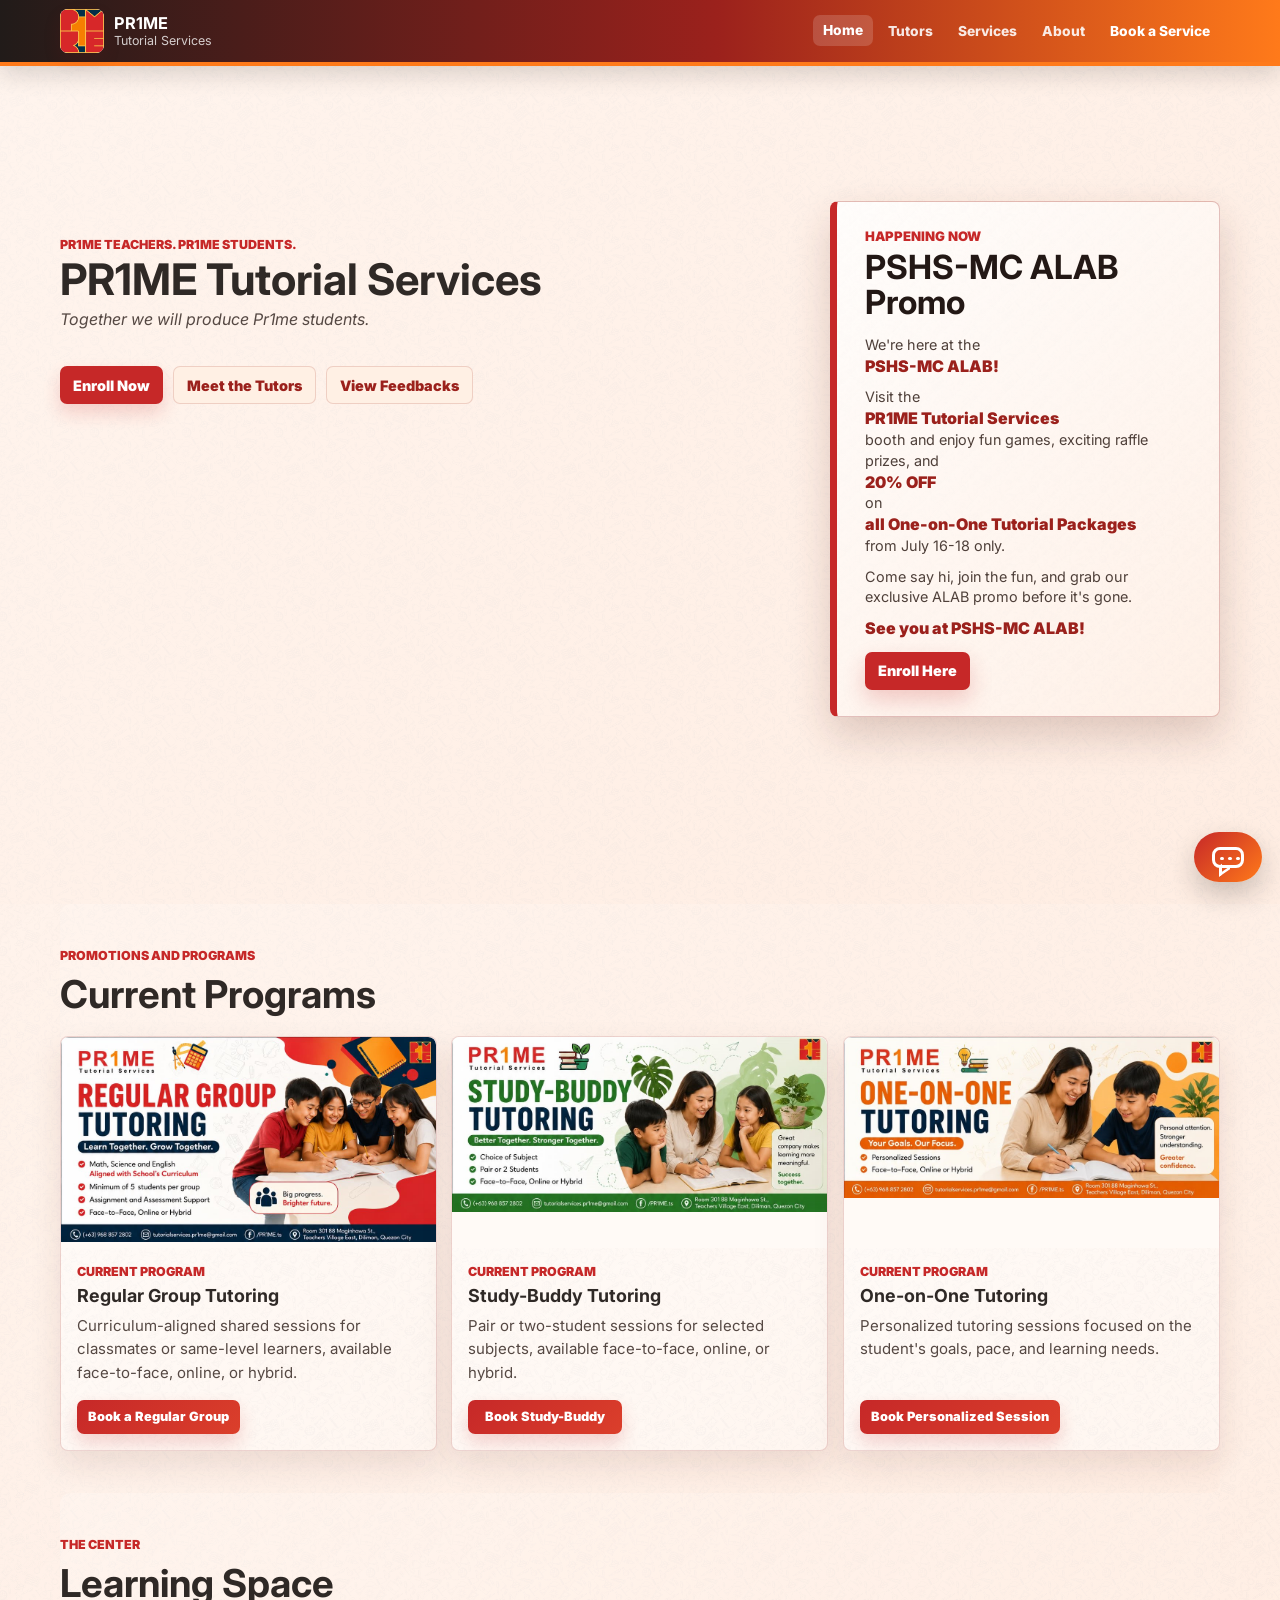
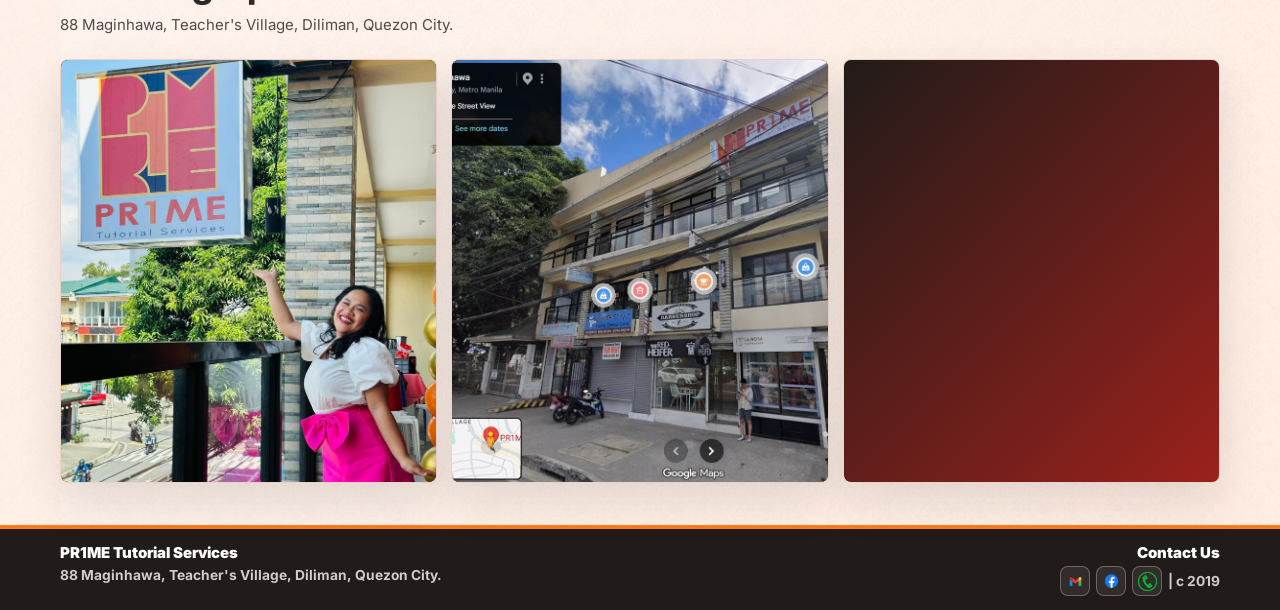
==== commit 8368b118: "update home layout" ====
--- a/Pr1me-Website/index.html
+++ b/Pr1me-Website/index.html
@@ -1,165 +1,184 @@
-﻿<!DOCTYPE html>
-<html lang="en">
-<head>
-  <meta charset="UTF-8">
-  <meta name="viewport" content="width=device-width, initial-scale=1.0">
-  <meta name="google-site-verification" content="I6XLdQHyW04NE64osFrF8heph37wOxYCarYntX9Nutw">
-  <title>Pr1me Tutorial Services</title>-
+﻿<!DOCTYPE html>
+<html lang="en">
+<head>
+  <meta charset="UTF-8">
+  <meta name="viewport" content="width=device-width, initial-scale=1.0">
+  <meta name="google-site-verification" content="I6XLdQHyW04NE64osFrF8heph37wOxYCarYntX9Nutw">
+  <title>PR1ME Tutorial Services</title>
+
   <link rel="canonical" href="https://pr1metutorialservices.com/">
-  <link rel="icon" type="image/jpeg" href="Assets/PrimeLogo.jpg">
-  <link rel="stylesheet" href="style.css">
-</head>
-<body data-page="home">
-  <div class="site-loader" data-site-loader role="dialog" aria-label="Welcome to Pr1me Tutorial Services" aria-modal="true">
-    <div class="loader-card">
-      <div class="loader-logo-ring">
-        <img src="Assets/PrimeLogo.jpg" alt="Pr1me logo">
-      </div>
-    </div>
-  </div>
-
-  <header class="site-header">
-    <nav class="nav-shell" aria-label="Main navigation">
-      <a class="brand" href="index.html" aria-label="Pr1me Tutorial Services home">
-        <img class="brand-logo" src="Assets/PrimeLogo.jpg" alt="Pr1me logo">
-        <span>
-          <strong>PR1ME</strong>
-          <small>Tutorial Services</small>
-        </span>
-      </a>
-
-      <button class="menu-toggle" type="button" aria-label="Open menu" aria-expanded="false">
-        <span></span>
-        <span></span>
-        <span></span>
-      </button>
-
-      <div class="nav-links" data-nav-links>
-        <a href="index.html" data-page-link="home">Home</a>
-        <a href="tutors.html" data-page-link="tutors">Tutors</a>
-        <a href="packages.html" data-page-link="packages">Services</a>
-        <a href="about.html" data-page-link="about">About</a>
-        <a class="nav-cta nav-book" href="booking.html" data-page-link="booking">Book a Service</a>
-      </div>
-    </nav>
-  </header>
-
-  <main>
-    <section class="hero home-hero">
-      <div class="hero-content">
-        <p class="eyebrow">Prime Teachers. Prime Students.</p>
-        <h1>Pr1me Tutorial Services</h1>
-        <p class="hero-copy">
-          <i>Together we will produce Pr1me students.</i>
-        </p>
-        <div class="hero-actions">
-          <a class="button primary" href="booking.html">Enroll Now</a>
-          <a class="button secondary" href="tutors.html">Meet the Tutors</a>
-          <a class="button secondary" href="about.html#feedback-title">View Feedbacks</a>
-        </div>
-      </div>
-    </section>
-
-    <section class="section promo-section" aria-labelledby="promo-title">
-      <div class="section-heading">
-        <p class="eyebrow">Promotions and Programs</p>
-        <h2 id="promo-title">Current Programs</h2>
-      </div>
-
-      <div class="promo-grid current-program-grid">
-        <article class="promo-card current-program-card featured-program">
-          <div class="promo-photo poster-photo">
-            <img data-asset-image="current-regular-group" src="" alt="Regular Group Tutoring promo poster">
-            <div class="photo-fallback"></div>
-          </div>
-          <div class="promo-copy">
-            <p class="package-type">CURRENT PROGRAM</p>
-            <h3>Regular Group Tutoring</h3>
-            <p>Curriculum-aligned shared sessions for classmates or same-level learners, available face-to-face, online, or hybrid.</p>
-            <a class="button primary small-button promo-action-button" href="booking.html">Book a Regular Group</a>
-          </div>
-        </article>
-
-        <article class="promo-card current-program-card">
-          <div class="promo-photo poster-photo">
-            <img data-asset-image="current-study-buddy" src="" alt="Study-Buddy Tutoring poster">
-            <div class="photo-fallback"></div>
-          </div>
-          <div class="promo-copy">
-            <p class="package-type">CURRENT PROGRAM</p>
-            <h3>Study-Buddy Tutoring</h3>
-            <p>Pair or two-student sessions for selected subjects, available face-to-face, online, or hybrid.</p>
-            <a class="button primary small-button promo-action-button" href="booking.html">Book Study-Buddy</a>
-          </div>
-        </article>
-
-        <article class="promo-card current-program-card">
-          <div class="promo-photo poster-photo">
-            <img data-asset-image="current-one-on-one" src="" alt="One-on-One Tutoring poster">
-            <div class="photo-fallback"></div>
-          </div>
-          <div class="promo-copy">
-            <p class="package-type">CURRENT PROGRAM</p>
-            <h3>One-on-One Tutoring</h3>
-            <p>Personalized tutoring sessions focused on the student's goals, pace, and learning needs.</p>
-            <a class="button primary small-button promo-action-button" href="packages.html?mode=booking#booking">Book Personalized Session</a>
-          </div>
-        </article>
-      </div>    </section>
-
-    <section class="section center-section" aria-labelledby="center-title">
-      <div class="section-heading">
-        <p class="eyebrow">The Center</p>
-        <h2 id="center-title">Learning Space</h2>
-        <p>
-          <a href="https://maps.app.goo.gl/qiUj7NpMVCg9RLWh9">88 Maginhawa, Teacher's Village, Diliman, Quezon City.</a>
-        </p>
-      </div>
-
-      <div class="photo-grid">
-        <article class="photo-card">
-          <img data-asset-image="center-1" src="" alt="Pr1me center photo 1">
-          <div class="photo-fallback"></div>
-        </article>
-        
-        <article class="photo-card">
-          <img data-asset-image="center-3" src="" alt="Pr1me center photo 3">
-          <div class="photo-fallback"></div>
-        </article>
-        <article class="photo-card map-card">
-          <iframe src="https://www.google.com/maps/embed?pb=!1m18!1m12!1m3!1d3860.1670991571386!2d121.05862390000001!3d14.646454199999999!2m3!1f0!2f0!3f0!3m2!1i1024!2i768!4f13.1!3m3!1m2!1s0x3397b7737abcba1d%3A0x103b5d21e22c0269!2sJ3W5%2BJC3%20Teachers%20Village%2C%2088%20Maginhawa%2C%20Diliman%2C%20Quezon%20City%2C%201101%20Metro%20Manila!5e0!3m2!1sen!2sph!4v1779699990137!5m2!1sen!2sph" width="600" height="450" style="border:0;" allowfullscreen="" loading="lazy" referrerpolicy="no-referrer-when-downgrade"></iframe>
-          <a class="map-open-link" href="https://maps.app.goo.gl/qiUj7NpMVCg9RLWh9" target="_blank" rel="noreferrer" aria-label="Open Pr1me Tutorial Services in Google Maps"></a>
-          
-          <img data-asset-image="center-2" src="" alt="Pr1me center photo 2">
-          <div class="photo-fallback"></div>
-        </article>
-      </div>
-    </section>
-  </main>
-
-  <footer class="site-footer">
-    <div class="footer-brand">
-      <p><a href="https://www.facebook.com/PR1ME.ts/" target="_blank" rel="noreferrer">Pr1me Tutorial Services</a></p>
-      <a href="https://maps.app.goo.gl/qiUj7NpMVCg9RLWh9" target="_blank" rel="noreferrer">88 Maginhawa, Teacher's Village, Diliman, Quezon City.</a>
-    </div>
-    <div class="footer-contact">
-      <span>Contact Us</span>
-      <div class="footer-socials" aria-label="Contact links">
-        <a class="footer-icon" href="mailto:tutorialservices.pr1me@gmail.com" aria-label="Email Pr1me"><img src="Assets/gmail.jpg" alt=""></a>
-        <a class="footer-icon" href="https://www.facebook.com/PR1ME.ts/" target="_blank" rel="noreferrer" aria-label="Pr1me Facebook page"><img src="Assets/facebook.jpg" alt=""></a>
-        <a class="footer-icon" href="tel:+639688572802" aria-label="Call Pr1me"><img src="Assets/call.jpg" alt=""></a>
-        <span>| c 2019</span>
-      </div>
-    </div>
-  </footer>
-
-  <script src="script.js"></script>
-</body>
-</html>
-
-
-
-
-
-
+  <link rel="icon" type="image/jpeg" href="Assets/PrimeLogo.jpg">
+  <link rel="stylesheet" href="style.css">
+</head>
+<body data-page="home">
+  <div class="site-loader" data-site-loader role="dialog" aria-label="Welcome to PR1ME Tutorial Services" aria-modal="true">
+    <div class="loader-card">
+      <div class="loader-logo-ring">
+        <img src="Assets/PrimeLogo.jpg" alt="Pr1me logo">
+      </div>
+    </div>
+  </div>
+
+  <header class="site-header">
+    <nav class="nav-shell" aria-label="Main navigation">
+      <a class="brand" href="index.html" aria-label="PR1ME Tutorial Services home">
+        <img class="brand-logo" src="Assets/PrimeLogo.jpg" alt="Pr1me logo">
+        <span>
+          <strong>PR1ME</strong>
+          <small>Tutorial Services</small>
+        </span>
+      </a>
+
+      <button class="menu-toggle" type="button" aria-label="Open menu" aria-expanded="false">
+        <span></span>
+        <span></span>
+        <span></span>
+      </button>
+
+      <div class="nav-links" data-nav-links>
+        <a href="index.html" data-page-link="home">Home</a>
+        <a href="tutors.html" data-page-link="tutors">Tutors</a>
+        <a href="packages.html" data-page-link="packages">Services</a>
+        <a href="about.html" data-page-link="about">About</a>
+        <a class="nav-cta nav-book" href="booking.html" data-page-link="booking">Book a Service</a>
+      </div>
+    </nav>
+  </header>
+
+  <main>
+    <section class="hero home-hero">
+      <div class="hero-content">
+        <p class="eyebrow">Pr1me Teachers. Pr1me Students.</p>
+        <h1>PR1ME Tutorial Services</h1>
+        <p class="hero-copy">
+          <i>Together we will produce Pr1me students.</i>
+        </p>
+        <div class="hero-actions">
+          <a class="button primary" href="booking.html">Enroll Now</a>
+          <a class="button secondary" href="tutors.html">Meet the Tutors</a>
+          <a class="button secondary" href="about.html#feedback-title">View Feedbacks</a>
+        </div>
+      </div>
+    
+      <aside class="hero-news hero-news-feature hero-alab-card" aria-labelledby="hero-news-title">
+        <p class="eyebrow">Happening Now</p>
+        <h2 id="hero-news-title">PSHS-MC ALAB Promo</h2>
+        <div class="hero-news-copy">
+          <p>We&apos;re here at the <strong>PSHS-MC ALAB!</strong></p>
+          <p>Visit the <strong>PR1ME Tutorial Services</strong> booth and enjoy fun games, exciting raffle prizes, and <strong>20% OFF</strong> on <strong>all One-on-One Tutorial Packages</strong> from July 16-18 only.</p>
+          <p>Come say hi, join the fun, and grab our exclusive ALAB promo before it&apos;s gone.</p>
+          <p><strong>See you at PSHS-MC ALAB!</strong></p>
+          <a class="button primary" href="booking.html">Enroll Here</a>
+        </div>
+      </aside>
+    </section>
+
+    <section class="section promo-section" aria-labelledby="promo-title">
+      <div class="section-heading">
+        <p class="eyebrow">Promotions and Programs</p>
+        <h2 id="promo-title">Current Programs</h2>
+      </div>
+
+      <div class="promo-grid current-program-grid">
+        <article class="promo-card current-program-card featured-program">
+          <div class="promo-photo poster-photo">
+            <img data-asset-image="current-regular-group" src="" alt="Regular Group Tutoring promo poster">
+            <div class="photo-fallback"></div>
+          </div>
+          <div class="promo-copy">
+            <p class="package-type">CURRENT PROGRAM</p>
+            <h3>Regular Group Tutoring</h3>
+            <p>Curriculum-aligned shared sessions for classmates or same-level learners, available face-to-face, online, or hybrid.</p>
+            <a class="button primary small-button promo-action-button" href="booking.html">Book a Regular Group</a>
+          </div>
+        </article>
+
+        <article class="promo-card current-program-card">
+          <div class="promo-photo poster-photo">
+            <img data-asset-image="current-study-buddy" src="" alt="Study-Buddy Tutoring poster">
+            <div class="photo-fallback"></div>
+          </div>
+          <div class="promo-copy">
+            <p class="package-type">CURRENT PROGRAM</p>
+            <h3>Study-Buddy Tutoring</h3>
+            <p>Pair or two-student sessions for selected subjects, available face-to-face, online, or hybrid.</p>
+            <a class="button primary small-button promo-action-button" href="booking.html">Book Study-Buddy</a>
+          </div>
+        </article>
+
+        <article class="promo-card current-program-card">
+          <div class="promo-photo poster-photo">
+            <img data-asset-image="current-one-on-one" src="" alt="One-on-One Tutoring poster">
+            <div class="photo-fallback"></div>
+          </div>
+          <div class="promo-copy">
+            <p class="package-type">CURRENT PROGRAM</p>
+            <h3>One-on-One Tutoring</h3>
+            <p>Personalized tutoring sessions focused on the student's goals, pace, and learning needs.</p>
+            <a class="button primary small-button promo-action-button" href="packages.html?mode=booking#booking">Book Personalized Session</a>
+          </div>
+        </article>
+      </div>    </section>
+
+    <section class="section center-section" aria-labelledby="center-title">
+      <div class="section-heading">
+        <p class="eyebrow">The Center</p>
+        <h2 id="center-title">Learning Space</h2>
+        <p>
+          <a href="https://maps.app.goo.gl/qiUj7NpMVCg9RLWh9">88 Maginhawa, Teacher's Village, Diliman, Quezon City.</a>
+        </p>
+      </div>
+
+      <div class="photo-grid">
+        <article class="photo-card">
+          <img data-asset-image="center-1" src="" alt="Pr1me center photo 1">
+          <div class="photo-fallback"></div>
+        </article>
+        
+        <article class="photo-card">
+          <img data-asset-image="center-3" src="" alt="Pr1me center photo 3">
+          <div class="photo-fallback"></div>
+        </article>
+        <article class="photo-card map-card">
+          <iframe src="https://www.google.com/maps/embed?pb=!1m18!1m12!1m3!1d3860.1670991571386!2d121.05862390000001!3d14.646454199999999!2m3!1f0!2f0!3f0!3m2!1i1024!2i768!4f13.1!3m3!1m2!1s0x3397b7737abcba1d%3A0x103b5d21e22c0269!2sJ3W5%2BJC3%20Teachers%20Village%2C%2088%20Maginhawa%2C%20Diliman%2C%20Quezon%20City%2C%201101%20Metro%20Manila!5e0!3m2!1sen!2sph!4v1779699990137!5m2!1sen!2sph" width="600" height="450" style="border:0;" allowfullscreen="" loading="lazy" referrerpolicy="no-referrer-when-downgrade"></iframe>
+          <a class="map-open-link" href="https://maps.app.goo.gl/qiUj7NpMVCg9RLWh9" target="_blank" rel="noreferrer" aria-label="Open PR1ME Tutorial Services in Google Maps"></a>
+          
+          <img data-asset-image="center-2" src="" alt="Pr1me center photo 2">
+          <div class="photo-fallback"></div>
+        </article>
+      </div>
+    </section>
+  </main>
+
+  <footer class="site-footer">
+    <div class="footer-brand">
+      <p><a href="https://www.facebook.com/PR1ME.ts/" target="_blank" rel="noreferrer">PR1ME Tutorial Services</a></p>
+      <a href="https://maps.app.goo.gl/qiUj7NpMVCg9RLWh9" target="_blank" rel="noreferrer">88 Maginhawa, Teacher's Village, Diliman, Quezon City.</a>
+    </div>
+    <div class="footer-contact">
+      <span>Contact Us</span>
+      <div class="footer-socials" aria-label="Contact links">
+        <a class="footer-icon" href="mailto:tutorialservices.pr1me@gmail.com" aria-label="Email Pr1me"><img src="Assets/gmail.jpg" alt=""></a>
+        <a class="footer-icon" href="https://www.facebook.com/PR1ME.ts/" target="_blank" rel="noreferrer" aria-label="Pr1me Facebook page"><img src="Assets/facebook.jpg" alt=""></a>
+        <a class="footer-icon" href="tel:+639688572802" aria-label="Call Pr1me"><img src="Assets/call.jpg" alt=""></a>
+        <span>| c 2019</span>
+      </div>
+    </div>
+  </footer>
+
+  <script src="script.js"></script>
+</body>
+</html>
+
+
+
+
+
+
+
+
+
+
+
+
+
--- a/Pr1me-Website/style.css
+++ b/Pr1me-Website/style.css
@@ -1,4 +1,4 @@
-@import url("https://fonts.googleapis.com/css2?family=Inter:wght@400;500;600;700;800;900&display=swap");
+﻿@import url("https://fonts.googleapis.com/css2?family=Inter:wght@400;500;600;700;800;900&display=swap");
 :root {
   --red: #c62828;
   --red-dark: #9b211c;
@@ -3299,7 +3299,7 @@
 }
 
 /* =========================================================
-   PR1ME ACADEMIC CENTER � CLEAN PAC PAGE DESIGN
+   PR1ME ACADEMIC CENTER — CLEAN PAC PAGE DESIGN
    PAC colors:
    Navy:   #0e283b
    Red:    #df472d
@@ -3808,7 +3808,7 @@
 }
 
 /* =========================================================
-   COMPACT PAC HERO � paste at the end of PAC styling
+   COMPACT PAC HERO — paste at the end of PAC styling
    ========================================================= */
 
 body.pac-page .pac-hero {
@@ -4654,4 +4654,489 @@
     linear-gradient(135deg, rgba(255, 255, 255, 0.42), rgba(255, 245, 238, 0.28)),
     url("Assets/testimonial_bg.png") center / 72px auto repeat !important;
   border-color: rgba(155, 33, 28, 0.14) !important;
-}+}
+.booking-actions .button[disabled],
+.booking-actions .button.is-disabled {
+  cursor: not-allowed;
+  opacity: 0.55;
+  filter: grayscale(0.25);
+  box-shadow: none;
+}
+
+.booking-actions .button[disabled]:hover,
+.booking-actions .button.is-disabled:hover {
+  transform: none;
+}
+
+/* Home hero visual background */
+body:not(.pac-page) .home-hero {
+  position: relative;
+  min-height: calc(100vh - 62px);
+  background:
+    linear-gradient(135deg, rgba(255, 250, 247, 0.96), rgba(255, 244, 237, 0.86)),
+    url("Assets/testimonial_bg.png") center / 148px auto repeat !important;
+}
+
+body:not(.pac-page) .home-hero::before {
+  content: "";
+  position: absolute;
+  inset: 0;
+  pointer-events: none;
+  background:
+    linear-gradient(90deg, rgba(255, 250, 247, 0.88) 0%, rgba(255, 250, 247, 0.82) 55%, rgba(255, 244, 237, 0.68) 100%),
+    url("Assets/testimonial_bg.png") center / 148px auto repeat;
+  opacity: 0.38;
+}
+
+
+body:not(.pac-page) .home-hero .hero-content {
+  position: relative;
+  z-index: 1;
+}
+
+@media (max-width: 900px) {
+  body:not(.pac-page) .home-hero::before {
+    background:
+      linear-gradient(180deg, rgba(255, 250, 247, 0.92), rgba(255, 244, 237, 0.78)),
+      url("Assets/testimonial_bg.png") center / 148px auto repeat;
+    opacity: 0.34;
+  }
+}
+
+/* Final consistent PR1ME page background */
+body:not(.pac-page),
+body:not(.pac-page) main,
+body:not(.pac-page) .home-hero,
+body:not(.pac-page) .promo-section,
+body:not(.pac-page) .center-section,
+body:not(.pac-page) .packages-section,
+body:not(.pac-page) .booking-service-section,
+body:not(.pac-page) .team-section,
+body:not(.pac-page) .tutors-section,
+body:not(.pac-page) .why-section,
+body:not(.pac-page) .feedback-section,
+body:not(.pac-page) .about-section {
+  background-color: #fff4ed !important;
+  background-image:
+    linear-gradient(135deg, rgba(255, 250, 247, 0.78), rgba(255, 238, 228, 0.58)),
+    url("Assets/testimonial_bg.png") !important;
+  background-position: center !important;
+  background-size: auto, 118px auto !important;
+  background-repeat: repeat !important;
+}
+
+body:not(.pac-page) .home-hero::before {
+  content: none !important;
+}
+
+body:not(.pac-page) .current-program-card,
+body:not(.pac-page) .promo-card,
+body:not(.pac-page) .package-card,
+body:not(.pac-page) .service-card,
+body:not(.pac-page) .booking-option-card,
+body:not(.pac-page) .booking-form,
+body:not(.pac-page) .booking-panel,
+body:not(.pac-page) .owner-panel,
+body:not(.pac-page) .why-panel,
+body:not(.pac-page) .feedback-card,
+body:not(.pac-page) .text-feedback-card,
+body:not(.pac-page) .tutor-card,
+body:not(.pac-page) .team-gallery,
+body:not(.pac-page) .tool-row {
+  background-color: #fff8f3 !important;
+  background-image:
+    linear-gradient(135deg, rgba(255, 255, 255, 0.22), rgba(255, 241, 232, 0.12)),
+    url("Assets/testimonial_bg.png") !important;
+  background-position: center !important;
+  background-size: auto, 76px auto !important;
+  background-repeat: repeat !important;
+}
+
+/* Homepage-only inverted testimonial pattern */
+body:not(.pac-page):has(.home-hero),
+body:not(.pac-page):has(.home-hero) main,
+body:not(.pac-page):has(.home-hero) .home-hero,
+body:not(.pac-page):has(.home-hero) .promo-section,
+body:not(.pac-page):has(.home-hero) .center-section {
+  background-color: #fff4ed !important;
+  background-image:
+    linear-gradient(135deg, rgba(255, 250, 247, 0.76), rgba(255, 238, 228, 0.56)),
+    url("Assets/testimonial_bg.png") !important;
+  background-position: center !important;
+  background-size: auto, 112px auto !important;
+  background-repeat: repeat !important;
+  background-blend-mode: normal, difference !important;
+}
+
+body:not(.pac-page):has(.home-hero) .current-program-card,
+body:not(.pac-page):has(.home-hero) .promo-card {
+  background-color: #fff8f3 !important;
+  background-image:
+    linear-gradient(135deg, rgba(255, 255, 255, 0.18), rgba(255, 241, 232, 0.1)),
+    url("Assets/testimonial_bg.png") !important;
+  background-position: center !important;
+  background-size: auto, 72px auto !important;
+  background-repeat: repeat !important;
+  background-blend-mode: normal, difference !important;
+}
+
+/* Home hero news panel */
+.home-hero {
+  grid-template-columns: minmax(0, 1fr) minmax(300px, 390px);
+  column-gap: clamp(28px, 5vw, 76px);
+}
+
+.hero-news {
+  position: relative;
+  z-index: 1;
+  align-self: center;
+  width: 100%;
+  padding: 22px;
+  border: 1px solid rgba(155, 33, 28, 0.18);
+  border-radius: 8px;
+  background:
+    linear-gradient(135deg, rgba(255, 255, 255, 0.34), rgba(255, 241, 232, 0.18)),
+    url("Assets/testimonial_bg.png") center / 76px auto repeat;
+  box-shadow: 0 16px 34px rgba(90, 36, 24, 0.12);
+}
+
+.hero-news h2 {
+  margin-bottom: 15px;
+  font-size: clamp(1.35rem, 2.1vw, 1.85rem);
+}
+
+.hero-news-list {
+  display: grid;
+  gap: 10px;
+}
+
+.hero-news-item {
+  display: grid;
+  gap: 4px;
+  padding: 12px 13px;
+  border: 1px solid rgba(155, 33, 28, 0.14);
+  border-radius: 8px;
+  color: var(--heading);
+  background: rgba(255, 250, 247, 0.72);
+  transition: transform 0.2s ease, border-color 0.2s ease, background-color 0.2s ease;
+}
+
+.hero-news-item:hover {
+  border-color: rgba(255, 122, 26, 0.5);
+  background: rgba(255, 243, 235, 0.9);
+  transform: translateY(-1px);
+}
+
+.hero-news-item span {
+  color: var(--red);
+  font-size: 0.72rem;
+  font-weight: 900;
+  text-transform: uppercase;
+}
+
+.hero-news-item strong {
+  font-size: 0.94rem;
+  line-height: 1.35;
+}
+
+@media (max-width: 900px) {
+  .home-hero {
+    grid-template-columns: 1fr;
+    gap: 18px;
+    padding-top: 34px;
+    padding-bottom: 34px;
+  }
+
+  .hero-news {
+    max-width: 620px;
+  }
+}
+
+.hero-news-feature {
+  display: grid;
+  gap: 12px;
+}
+
+.hero-news-poster {
+  display: block;
+  overflow: hidden;
+  border: 1px solid rgba(155, 33, 28, 0.18);
+  border-radius: 8px;
+  background: #fff7f0;
+}
+
+.hero-news-poster img {
+  width: 100%;
+  display: block;
+  aspect-ratio: 16 / 9;
+  object-fit: cover;
+}
+
+.hero-news-copy {
+  display: grid;
+  gap: 10px;
+}
+
+.hero-news-copy p {
+  margin: 0;
+  color: var(--muted);
+  font-size: 0.9rem;
+  line-height: 1.45;
+}
+
+.hero-news-copy strong {
+  color: var(--red-dark);
+  font-size: 0.95rem;
+  line-height: 1.35;
+}
+
+.hero-news-copy .button {
+  width: fit-content;
+}
+
+/* Stronger homepage happening-now placement */
+.home-hero {
+  align-items: start;
+  padding-top: clamp(72px, 12vh, 130px) !important;
+  padding-bottom: clamp(52px, 8vh, 90px) !important;
+}
+
+.home-hero .hero-content {
+  align-self: start;
+  min-height: 0;
+  padding-top: clamp(20px, 4vh, 48px);
+}
+
+.hero-news {
+  align-self: start;
+  margin-top: clamp(8px, 3vh, 34px);
+  padding: 24px;
+  border: 1px solid rgba(198, 40, 40, 0.28);
+  border-left: 7px solid var(--red);
+  background:
+    linear-gradient(135deg, rgba(255, 255, 255, 0.58), rgba(255, 230, 215, 0.34)),
+    url("Assets/testimonial_bg.png") center / 70px auto repeat !important;
+  box-shadow: 0 18px 38px rgba(143, 21, 21, 0.16);
+}
+
+.hero-news .eyebrow {
+  margin-bottom: 6px;
+  color: var(--red);
+  font-size: 0.82rem;
+}
+
+.hero-news h2 {
+  color: var(--heading);
+  font-size: clamp(1.7rem, 2.6vw, 2.35rem);
+}
+
+.hero-news-copy strong {
+  display: block;
+  color: var(--red-dark);
+  font-size: 1rem;
+}
+
+.hero-news-copy .button {
+  margin-top: 2px;
+}
+
+@media (max-width: 900px) {
+  .home-hero {
+    padding-top: 34px !important;
+  }
+
+  .hero-news {
+    margin-top: 0;
+  }
+}
+
+/* Clearer homepage pattern and announcement card */
+body:not(.pac-page):has(.home-hero),
+body:not(.pac-page):has(.home-hero) main,
+body:not(.pac-page):has(.home-hero) .home-hero,
+body:not(.pac-page):has(.home-hero) .promo-section,
+body:not(.pac-page):has(.home-hero) .center-section {
+  background-color: #fff1e8 !important;
+  background-image:
+    linear-gradient(135deg, rgba(255, 248, 244, 0.46), rgba(255, 229, 214, 0.3)),
+    url("Assets/testimonial_bg.png") !important;
+  background-position: center !important;
+  background-size: auto, 92px auto !important;
+  background-repeat: repeat !important;
+  background-blend-mode: normal, normal !important;
+}
+
+body:not(.pac-page):has(.home-hero) .hero-news {
+  border: 1px solid rgba(155, 33, 28, 0.24) !important;
+  border-left: 7px solid var(--red) !important;
+  background-color: #fff8f3 !important;
+  background-image:
+    linear-gradient(135deg, rgba(255, 255, 255, 0.28), rgba(255, 229, 214, 0.16)),
+    url("Assets/testimonial_bg.png") !important;
+  background-position: center !important;
+  background-size: auto, 70px auto !important;
+  background-repeat: repeat !important;
+  box-shadow: 0 18px 40px rgba(90, 36, 24, 0.16) !important;
+}
+
+body:not(.pac-page):has(.home-hero) .hero-news h2 {
+  color: var(--heading) !important;
+}
+
+/* Make homepage announcement sit above the background */
+body:not(.pac-page):has(.home-hero) .hero-news {
+  position: relative !important;
+  z-index: 5 !important;
+  isolation: isolate;
+  padding: 26px 28px !important;
+  border: 1px solid rgba(155, 33, 28, 0.28) !important;
+  border-left: 7px solid var(--red) !important;
+  border-radius: 8px !important;
+  background-color: #fff7f1 !important;
+  background-image:
+    linear-gradient(135deg, rgba(255, 255, 255, 0.72), rgba(255, 236, 224, 0.58)),
+    url("Assets/testimonial_bg.png") !important;
+  background-position: center !important;
+  background-size: auto, 70px auto !important;
+  background-repeat: repeat !important;
+  background-blend-mode: normal, normal !important;
+  box-shadow: 0 18px 42px rgba(90, 36, 24, 0.2) !important;
+}
+
+body:not(.pac-page):has(.home-hero) .hero-news .eyebrow {
+  color: var(--red) !important;
+  opacity: 1 !important;
+}
+
+body:not(.pac-page):has(.home-hero) .hero-news h2 {
+  color: #2d2420 !important;
+  opacity: 1 !important;
+}
+
+body:not(.pac-page):has(.home-hero) .hero-news-copy p,
+body:not(.pac-page):has(.home-hero) .hero-news-copy strong {
+  color: #4f403a !important;
+  opacity: 1 !important;
+}
+
+body:not(.pac-page):has(.home-hero) .hero-news-copy strong {
+  color: var(--red-dark) !important;
+}
+
+/* Reliable hero announcement card override */
+.home-hero .hero-news {
+  position: relative !important;
+  z-index: 10 !important;
+  width: min(100%, 520px) !important;
+  padding: 26px 28px !important;
+  border: 1px solid rgba(155, 33, 28, 0.32) !important;
+  border-left: 8px solid var(--red) !important;
+  border-radius: 8px !important;
+  background-color: #fff7f1 !important;
+  background-image:
+    linear-gradient(135deg, rgba(255, 255, 255, 0.68), rgba(255, 233, 219, 0.5)),
+    url("Assets/testimonial_bg.png") !important;
+  background-position: center !important;
+  background-size: auto, 70px auto !important;
+  background-repeat: repeat !important;
+  background-blend-mode: normal, normal !important;
+  box-shadow: 0 20px 44px rgba(90, 36, 24, 0.2) !important;
+  opacity: 1 !important;
+}
+
+.home-hero .hero-news .eyebrow {
+  color: var(--red) !important;
+  opacity: 1 !important;
+}
+
+.home-hero .hero-news h2,
+.home-hero .hero-news #hero-news-title {
+  color: #231815 !important;
+  opacity: 1 !important;
+}
+
+.home-hero .hero-news p,
+.home-hero .hero-news strong {
+  color: #3d302b !important;
+  opacity: 1 !important;
+}
+
+.home-hero .hero-news strong {
+  font-weight: 900 !important;
+}
+
+.home-hero .hero-news .button.primary {
+  color: #ffffff !important;
+  background: var(--red) !important;
+  opacity: 1 !important;
+}
+
+/* ALAB card final hard override */
+section.home-hero > aside.hero-alab-card {
+  display: block !important;
+  align-self: start !important;
+  justify-self: stretch !important;
+  margin-top: clamp(8px, 3vh, 28px) !important;
+  padding: 26px 28px !important;
+  border: 1px solid rgba(155, 33, 28, 0.32) !important;
+  border-left: 8px solid #c62828 !important;
+  border-radius: 8px !important;
+  color: #251a17 !important;
+  background: #fff7f1 !important;
+  box-shadow: 0 18px 42px rgba(90, 36, 24, 0.2) !important;
+  opacity: 1 !important;
+  filter: none !important;
+}
+
+section.home-hero > aside.hero-alab-card::before,
+section.home-hero > aside.hero-alab-card::after {
+  content: none !important;
+}
+
+section.home-hero > aside.hero-alab-card .eyebrow {
+  color: #c62828 !important;
+  opacity: 1 !important;
+}
+
+section.home-hero > aside.hero-alab-card h2 {
+  color: #251a17 !important;
+  opacity: 1 !important;
+}
+
+section.home-hero > aside.hero-alab-card p {
+  color: #3e302c !important;
+  opacity: 1 !important;
+}
+
+section.home-hero > aside.hero-alab-card strong {
+  color: #8f1515 !important;
+  font-weight: 900 !important;
+  opacity: 1 !important;
+}
+
+section.home-hero > aside.hero-alab-card .button.primary {
+  color: #ffffff !important;
+  background: #c62828 !important;
+  box-shadow: 0 10px 22px rgba(198, 40, 40, 0.22) !important;
+  opacity: 1 !important;
+  filter: none !important;
+}
+
+
+/* Revert homepage cards to normal non-inverted testimonial pattern */
+body:not(.pac-page):has(.home-hero) .current-program-card,
+body:not(.pac-page):has(.home-hero) .promo-card {
+  background-color: #fff8f3 !important;
+  background-image:
+    linear-gradient(135deg, rgba(255, 255, 255, 0.48), rgba(255, 242, 234, 0.34)),
+    url("Assets/testimonial_bg.png") !important;
+  background-position: center !important;
+  background-size: auto, 100px auto !important;
+  background-repeat: repeat !important;
+  background-blend-mode: normal, normal !important;
+}
+
+/* Slightly lower the home hero title group */
+.home-hero .hero-content {
+  padding-top: clamp(46px, 7vh, 82px) !important;
+}
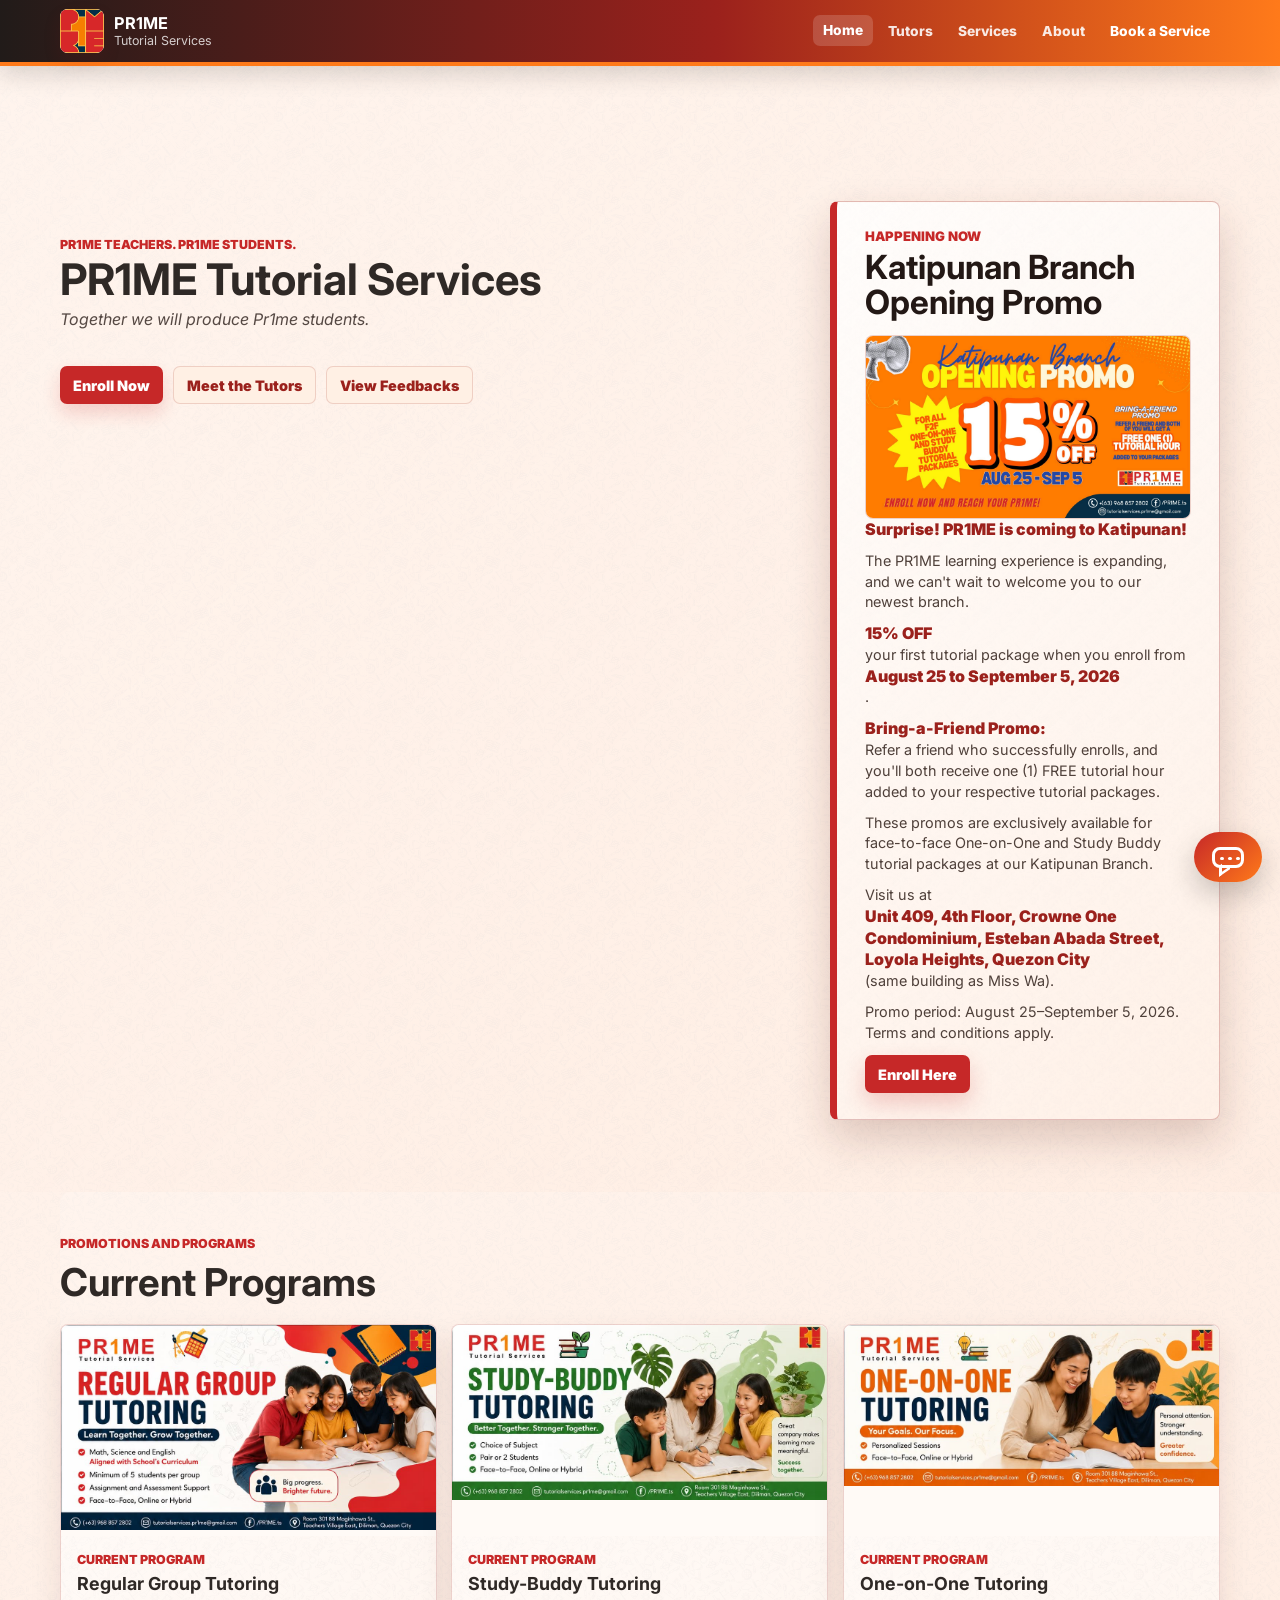
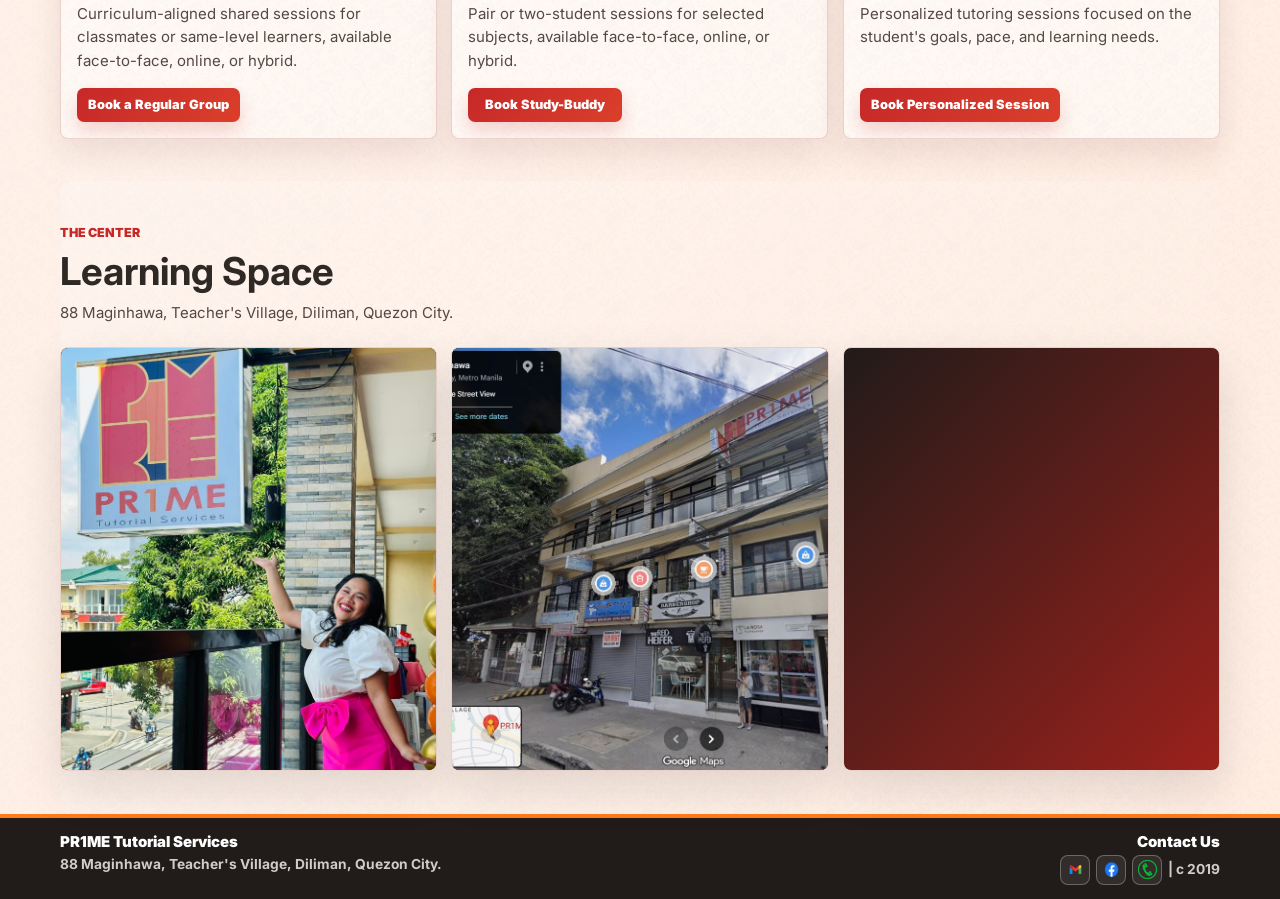
==== commit a220f6eb: "dev - update tutor promo" ====
--- a/Pr1me-Website/index.html
+++ b/Pr1me-Website/index.html
@@ -62,12 +62,18 @@
     
       <aside class="hero-news hero-news-feature hero-alab-card" aria-labelledby="hero-news-title">
         <p class="eyebrow">Happening Now</p>
-        <h2 id="hero-news-title">PSHS-MC ALAB Promo</h2>
+        <h2 id="hero-news-title">Katipunan Branch Opening Promo</h2>
+        <a class="hero-news-poster" href="booking.html" aria-label="Enroll for the Katipunan Branch opening promo">
+          <img data-asset-image="katipunan-opening-promo" src="" alt="Katipunan Branch opening promo poster">
+        </a>
         <div class="hero-news-copy">
-          <p>We&apos;re here at the <strong>PSHS-MC ALAB!</strong></p>
-          <p>Visit the <strong>PR1ME Tutorial Services</strong> booth and enjoy fun games, exciting raffle prizes, and <strong>20% OFF</strong> on <strong>all One-on-One Tutorial Packages</strong> from July 16-18 only.</p>
-          <p>Come say hi, join the fun, and grab our exclusive ALAB promo before it&apos;s gone.</p>
-          <p><strong>See you at PSHS-MC ALAB!</strong></p>
+          <p><strong>Surprise! PR1ME is coming to Katipunan!</strong></p>
+          <p>The PR1ME learning experience is expanding, and we can&apos;t wait to welcome you to our newest branch.</p>
+          <p><strong>15% OFF</strong> your first tutorial package when you enroll from <strong>August 25 to September 5, 2026</strong>.</p>
+          <p><strong>Bring-a-Friend Promo:</strong> Refer a friend who successfully enrolls, and you&apos;ll both receive one (1) FREE tutorial hour added to your respective tutorial packages.</p>
+          <p>These promos are exclusively available for face-to-face One-on-One and Study Buddy tutorial packages at our Katipunan Branch.</p>
+          <p>Visit us at <strong>Unit 409, 4th Floor, Crowne One Condominium, Esteban Abada Street, Loyola Heights, Quezon City</strong> (same building as Miss Wa).</p>
+          <p>Promo period: August 25&ndash;September 5, 2026. Terms and conditions apply.</p>
           <a class="button primary" href="booking.html">Enroll Here</a>
         </div>
       </aside>
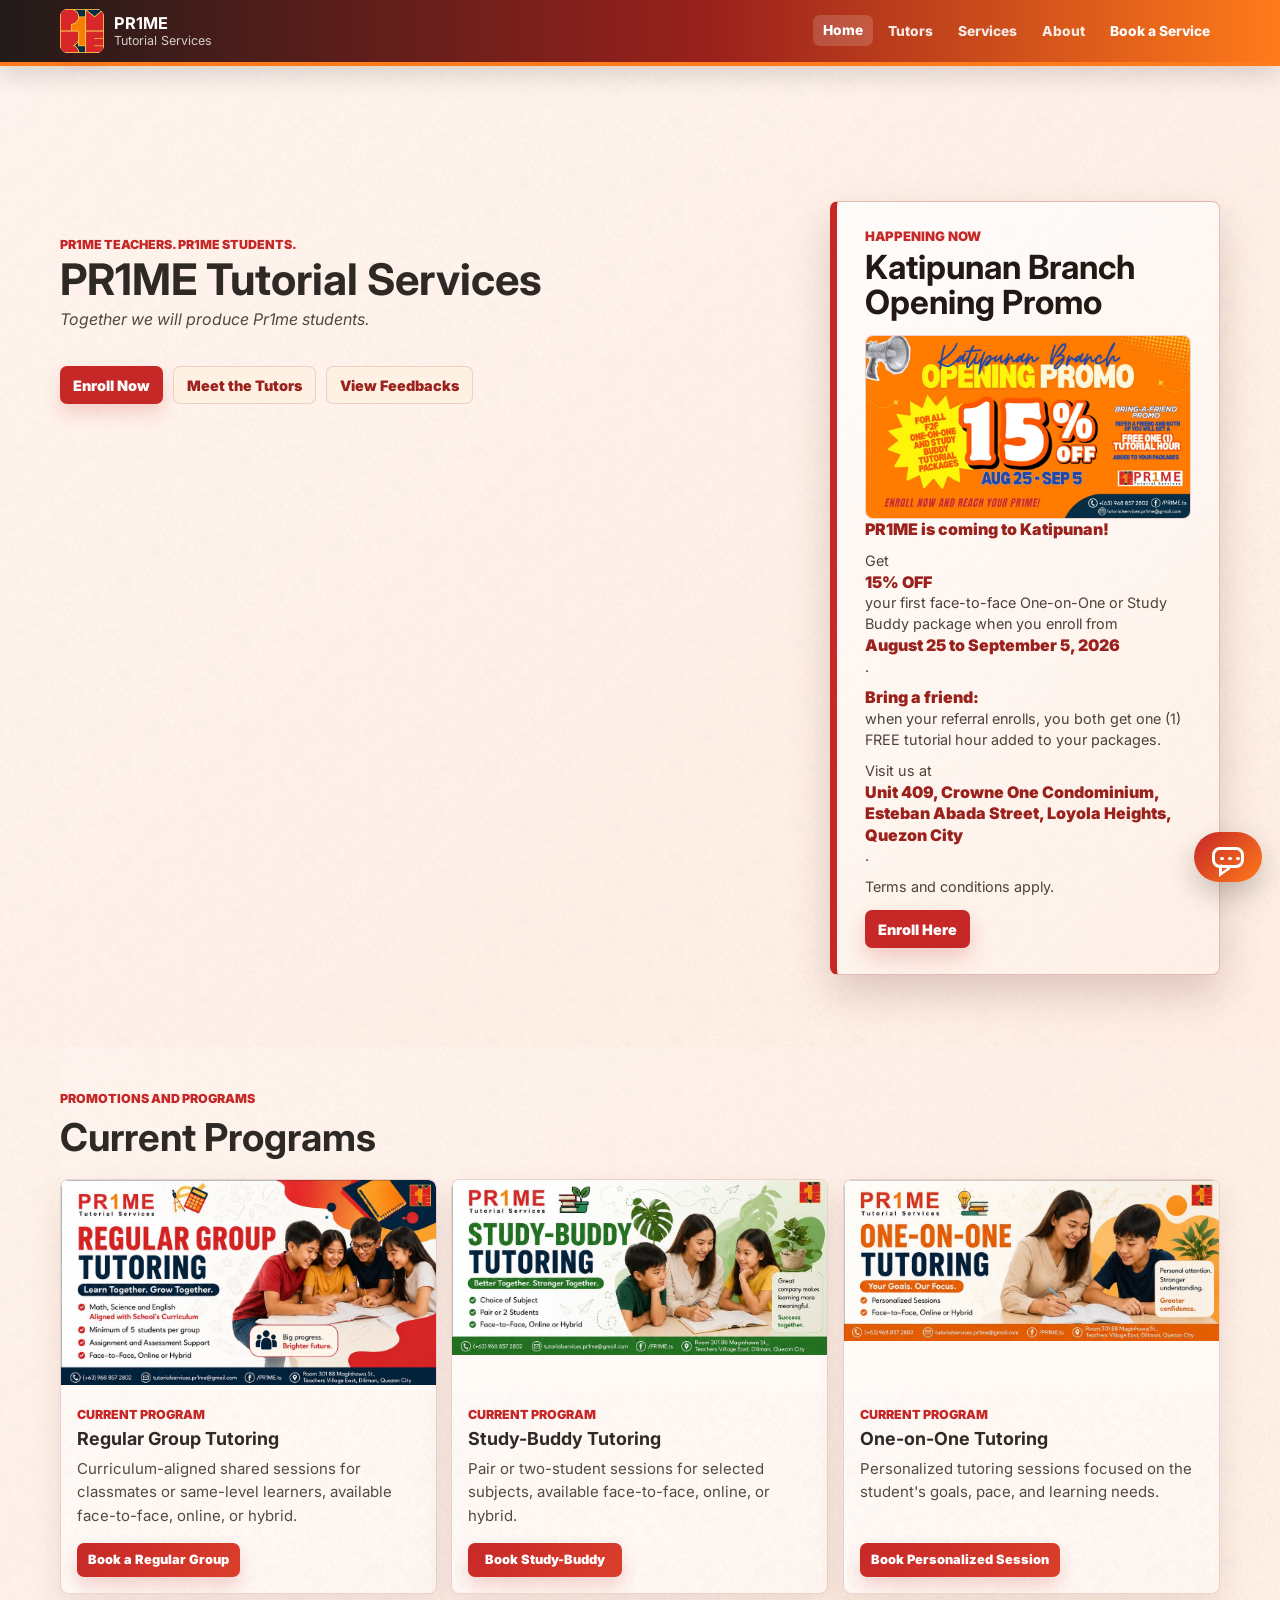
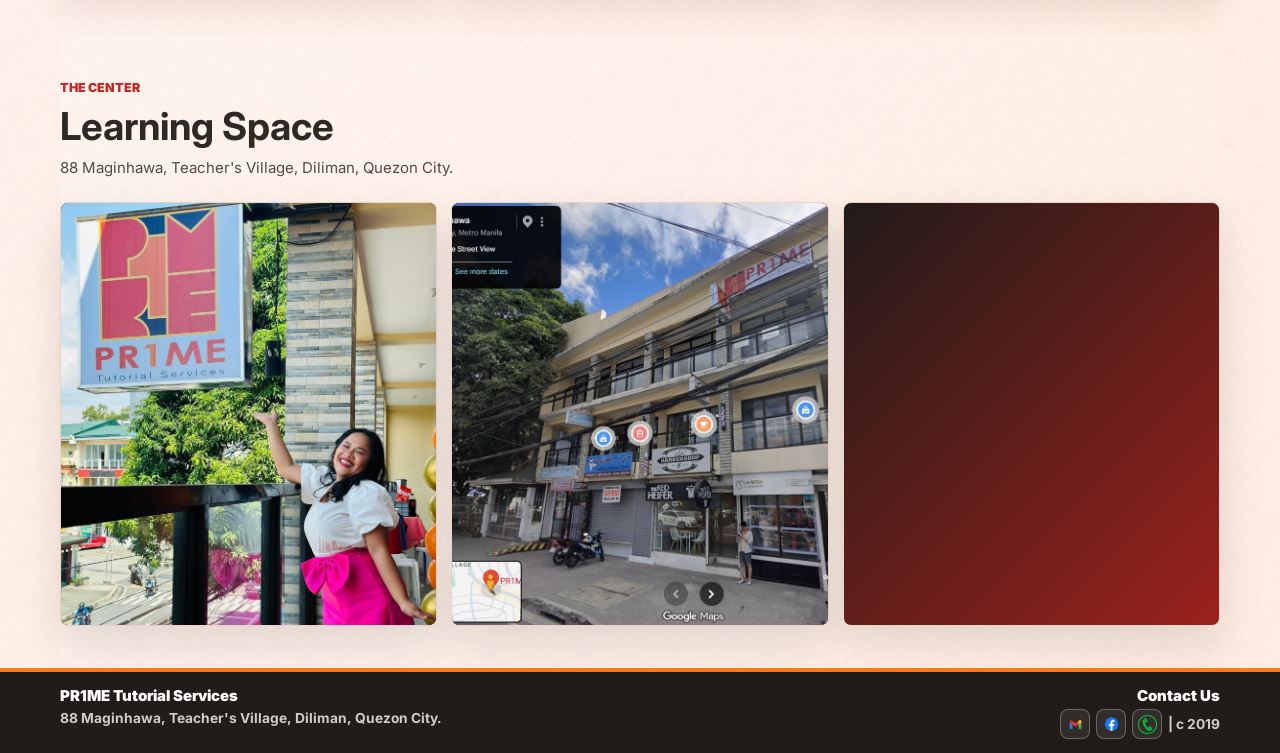
==== commit 5bba25f1: "dev-update" ====
--- a/Pr1me-Website/index.html
+++ b/Pr1me-Website/index.html
@@ -67,13 +67,11 @@
           <img data-asset-image="katipunan-opening-promo" src="" alt="Katipunan Branch opening promo poster">
         </a>
         <div class="hero-news-copy">
-          <p><strong>Surprise! PR1ME is coming to Katipunan!</strong></p>
-          <p>The PR1ME learning experience is expanding, and we can&apos;t wait to welcome you to our newest branch.</p>
-          <p><strong>15% OFF</strong> your first tutorial package when you enroll from <strong>August 25 to September 5, 2026</strong>.</p>
-          <p><strong>Bring-a-Friend Promo:</strong> Refer a friend who successfully enrolls, and you&apos;ll both receive one (1) FREE tutorial hour added to your respective tutorial packages.</p>
-          <p>These promos are exclusively available for face-to-face One-on-One and Study Buddy tutorial packages at our Katipunan Branch.</p>
-          <p>Visit us at <strong>Unit 409, 4th Floor, Crowne One Condominium, Esteban Abada Street, Loyola Heights, Quezon City</strong> (same building as Miss Wa).</p>
-          <p>Promo period: August 25&ndash;September 5, 2026. Terms and conditions apply.</p>
+          <p><strong>PR1ME is coming to Katipunan!</strong></p>
+          <p>Get <strong>15% OFF</strong> your first face-to-face One-on-One or Study Buddy package when you enroll from <strong>August 25 to September 5, 2026</strong>.</p>
+          <p><strong>Bring a friend:</strong> when your referral enrolls, you both get one (1) FREE tutorial hour added to your packages.</p>
+          <p>Visit us at <strong>Unit 409, Crowne One Condominium, Esteban Abada Street, Loyola Heights, Quezon City</strong>.</p>
+          <p>Terms and conditions apply.</p>
           <a class="button primary" href="booking.html">Enroll Here</a>
         </div>
       </aside>
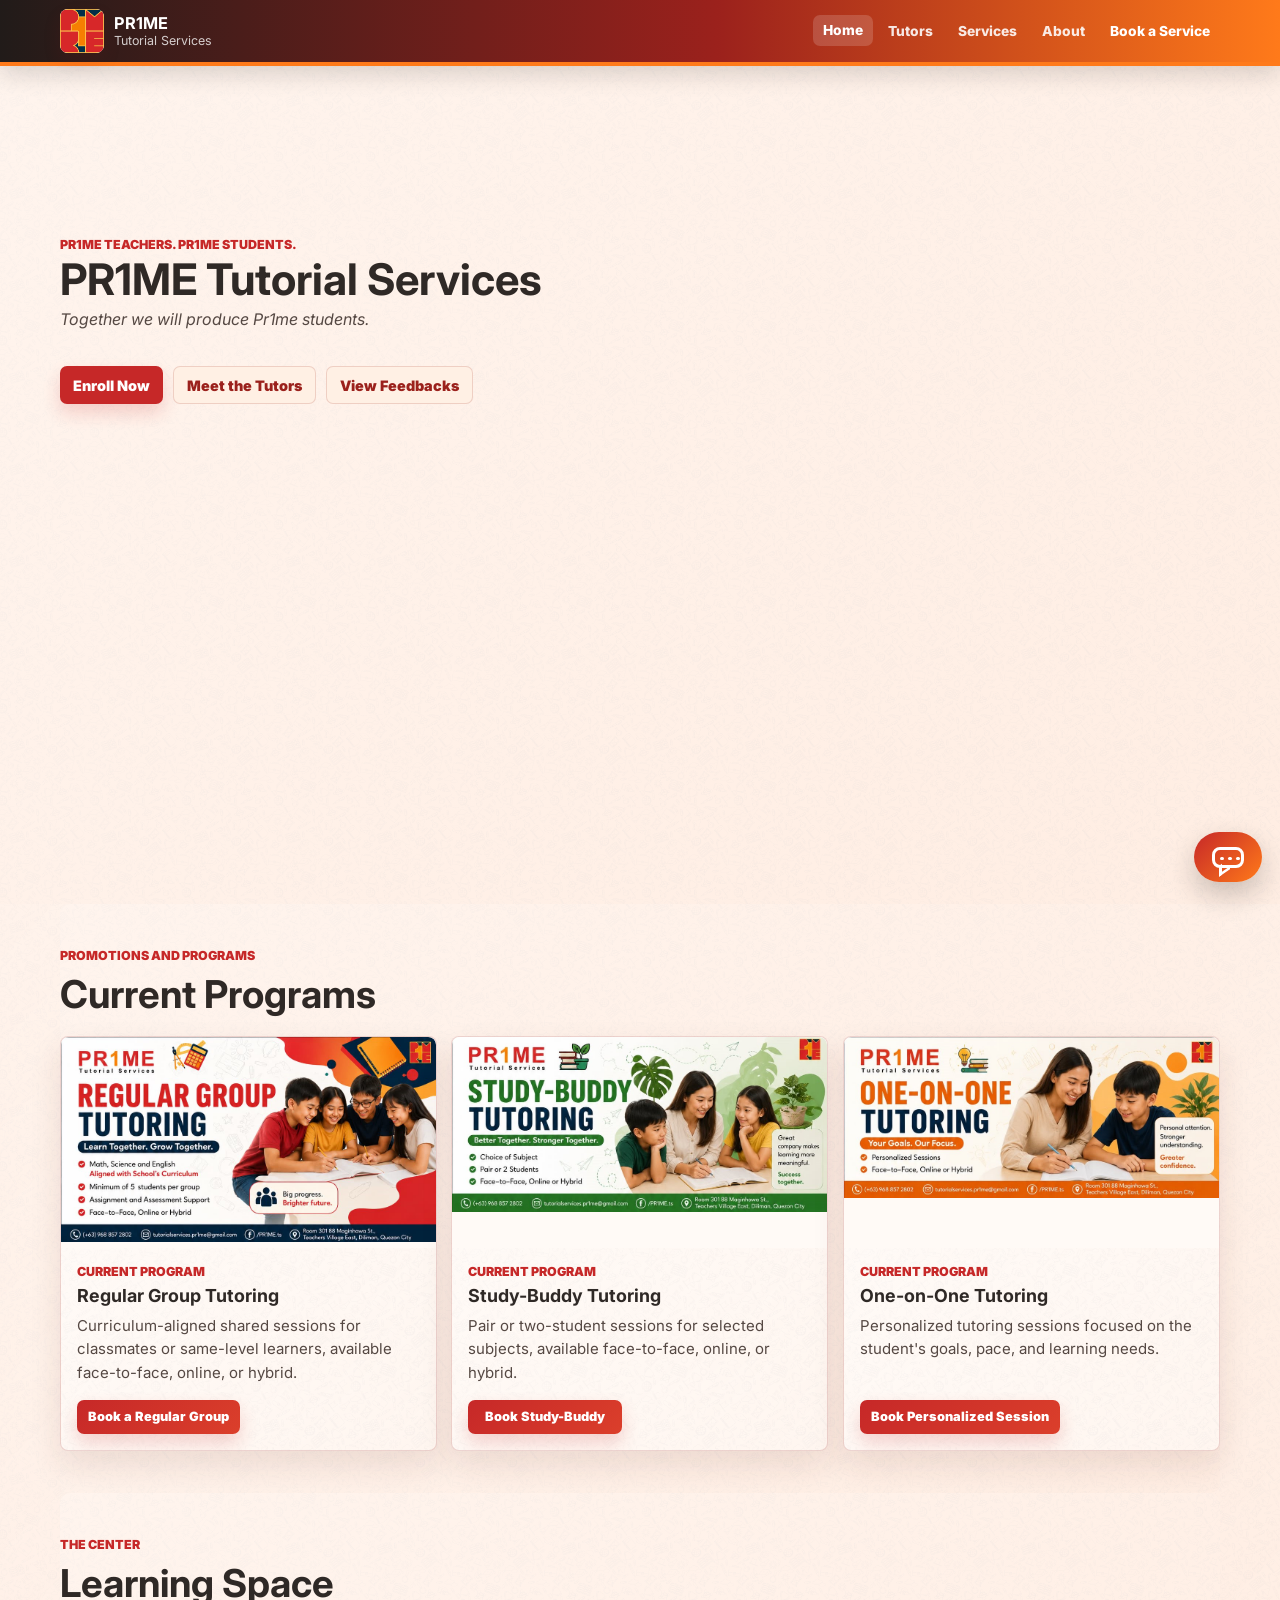
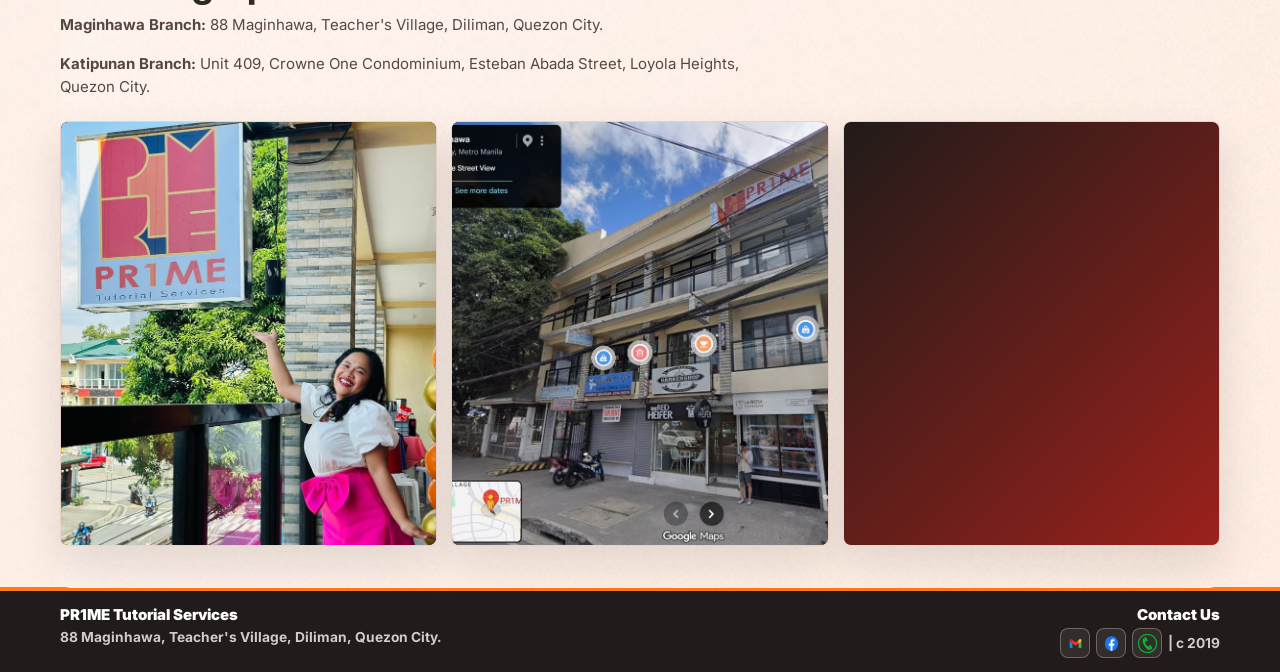
==== commit b1426b56: "dev - major updates" ====
--- a/Pr1me-Website/index.html
+++ b/Pr1me-Website/index.html
@@ -59,22 +59,6 @@
           <a class="button secondary" href="about.html#feedback-title">View Feedbacks</a>
         </div>
       </div>
-    
-      <aside class="hero-news hero-news-feature hero-alab-card" aria-labelledby="hero-news-title">
-        <p class="eyebrow">Happening Now</p>
-        <h2 id="hero-news-title">Katipunan Branch Opening Promo</h2>
-        <a class="hero-news-poster" href="booking.html" aria-label="Enroll for the Katipunan Branch opening promo">
-          <img data-asset-image="katipunan-opening-promo" src="" alt="Katipunan Branch opening promo poster">
-        </a>
-        <div class="hero-news-copy">
-          <p><strong>PR1ME is coming to Katipunan!</strong></p>
-          <p>Get <strong>15% OFF</strong> your first face-to-face One-on-One or Study Buddy package when you enroll from <strong>August 25 to September 5, 2026</strong>.</p>
-          <p><strong>Bring a friend:</strong> when your referral enrolls, you both get one (1) FREE tutorial hour added to your packages.</p>
-          <p>Visit us at <strong>Unit 409, Crowne One Condominium, Esteban Abada Street, Loyola Heights, Quezon City</strong>.</p>
-          <p>Terms and conditions apply.</p>
-          <a class="button primary" href="booking.html">Enroll Here</a>
-        </div>
-      </aside>
     </section>
 
     <section class="section promo-section" aria-labelledby="promo-title">
@@ -129,7 +113,12 @@
         <p class="eyebrow">The Center</p>
         <h2 id="center-title">Learning Space</h2>
         <p>
+          <strong>Maginhawa Branch:</strong>
           <a href="https://maps.app.goo.gl/qiUj7NpMVCg9RLWh9">88 Maginhawa, Teacher's Village, Diliman, Quezon City.</a>
+        </p>
+        <p>
+          <strong>Katipunan Branch:</strong>
+          Unit 409, Crowne One Condominium, Esteban Abada Street, Loyola Heights, Quezon City.
         </p>
       </div>
 
